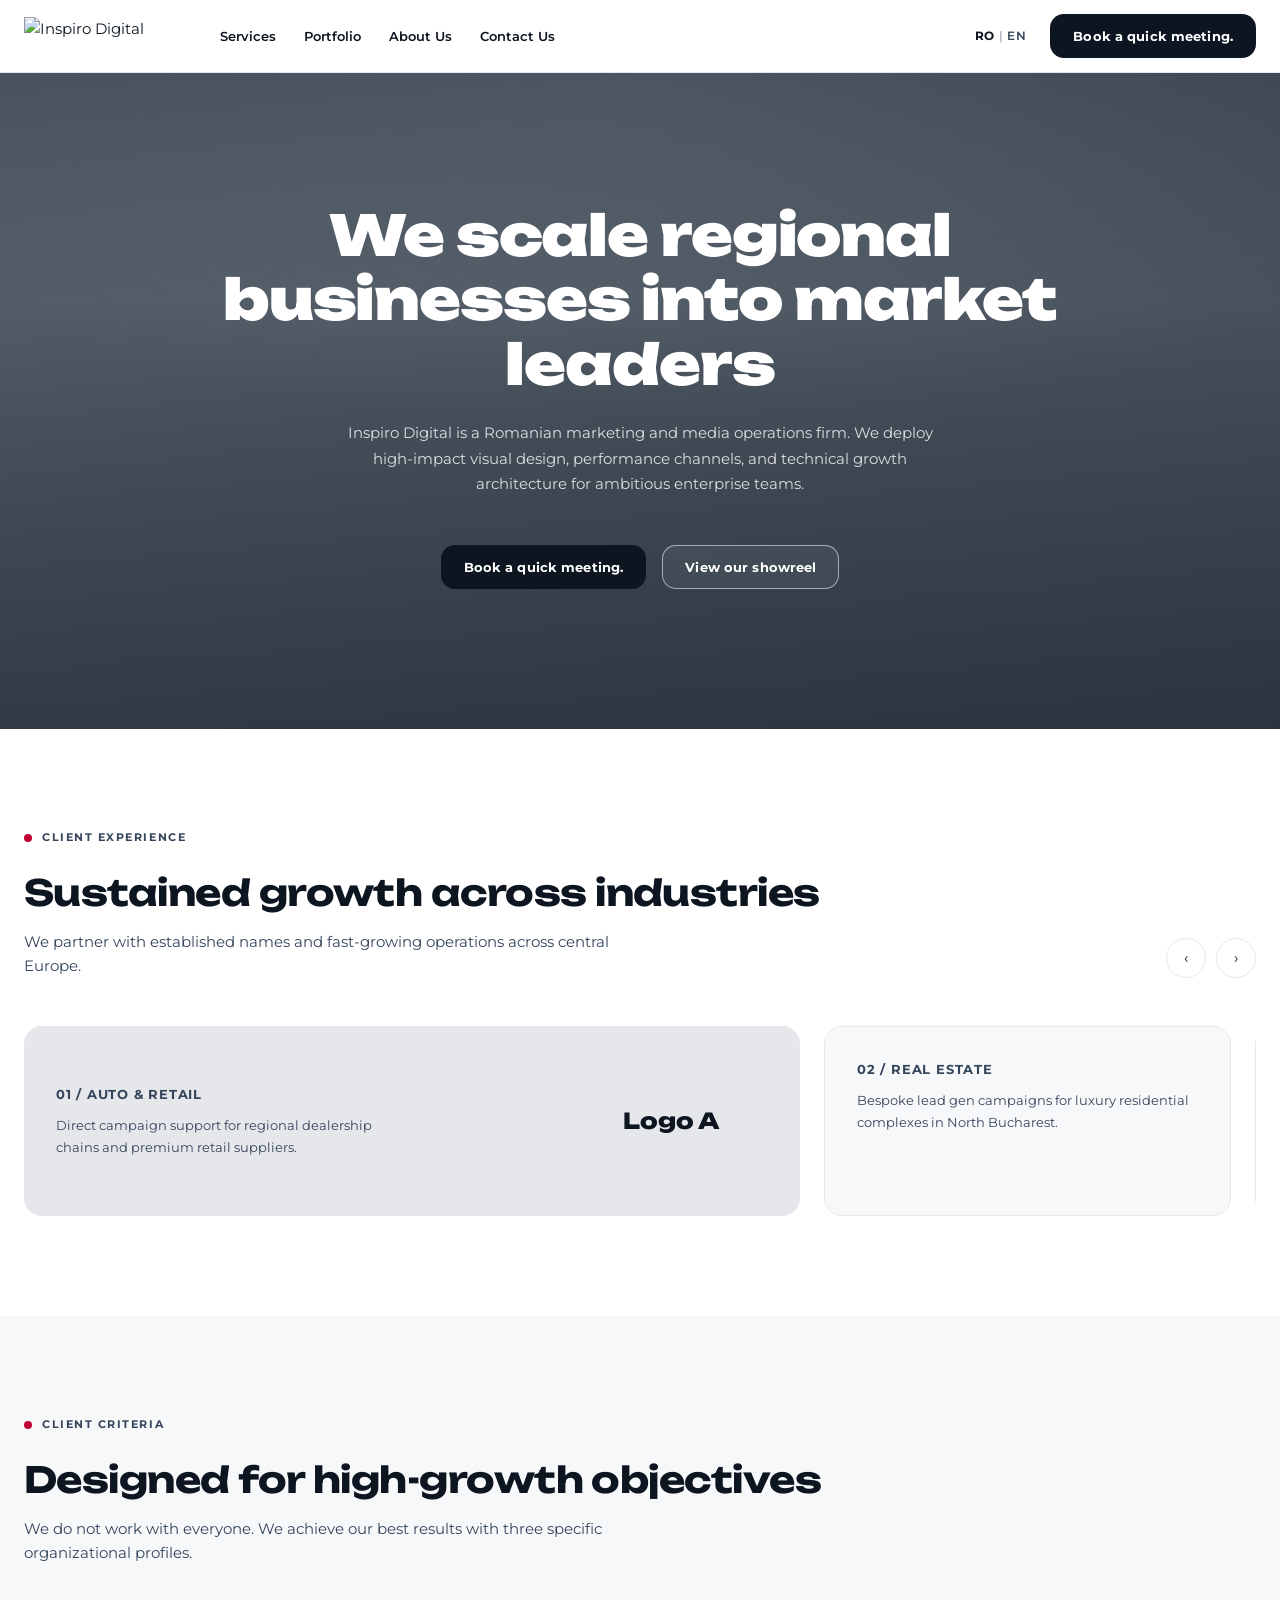
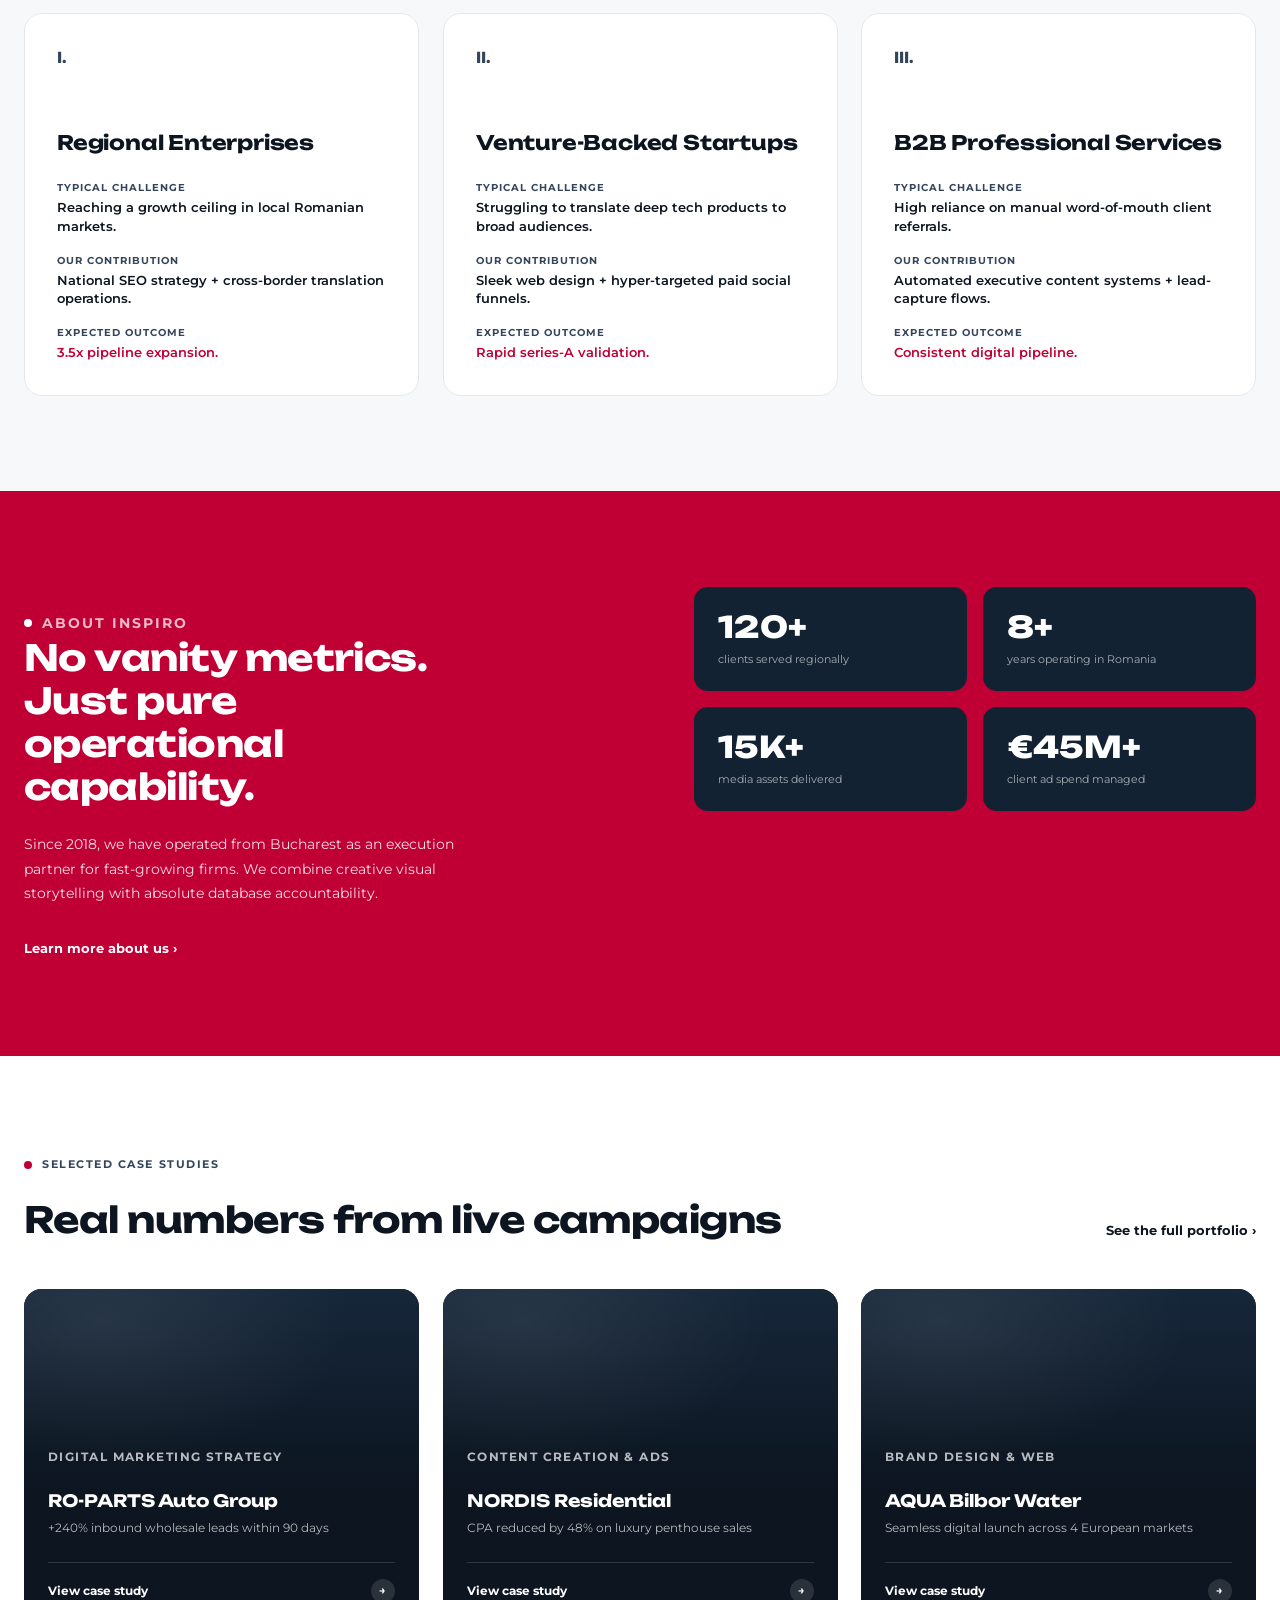
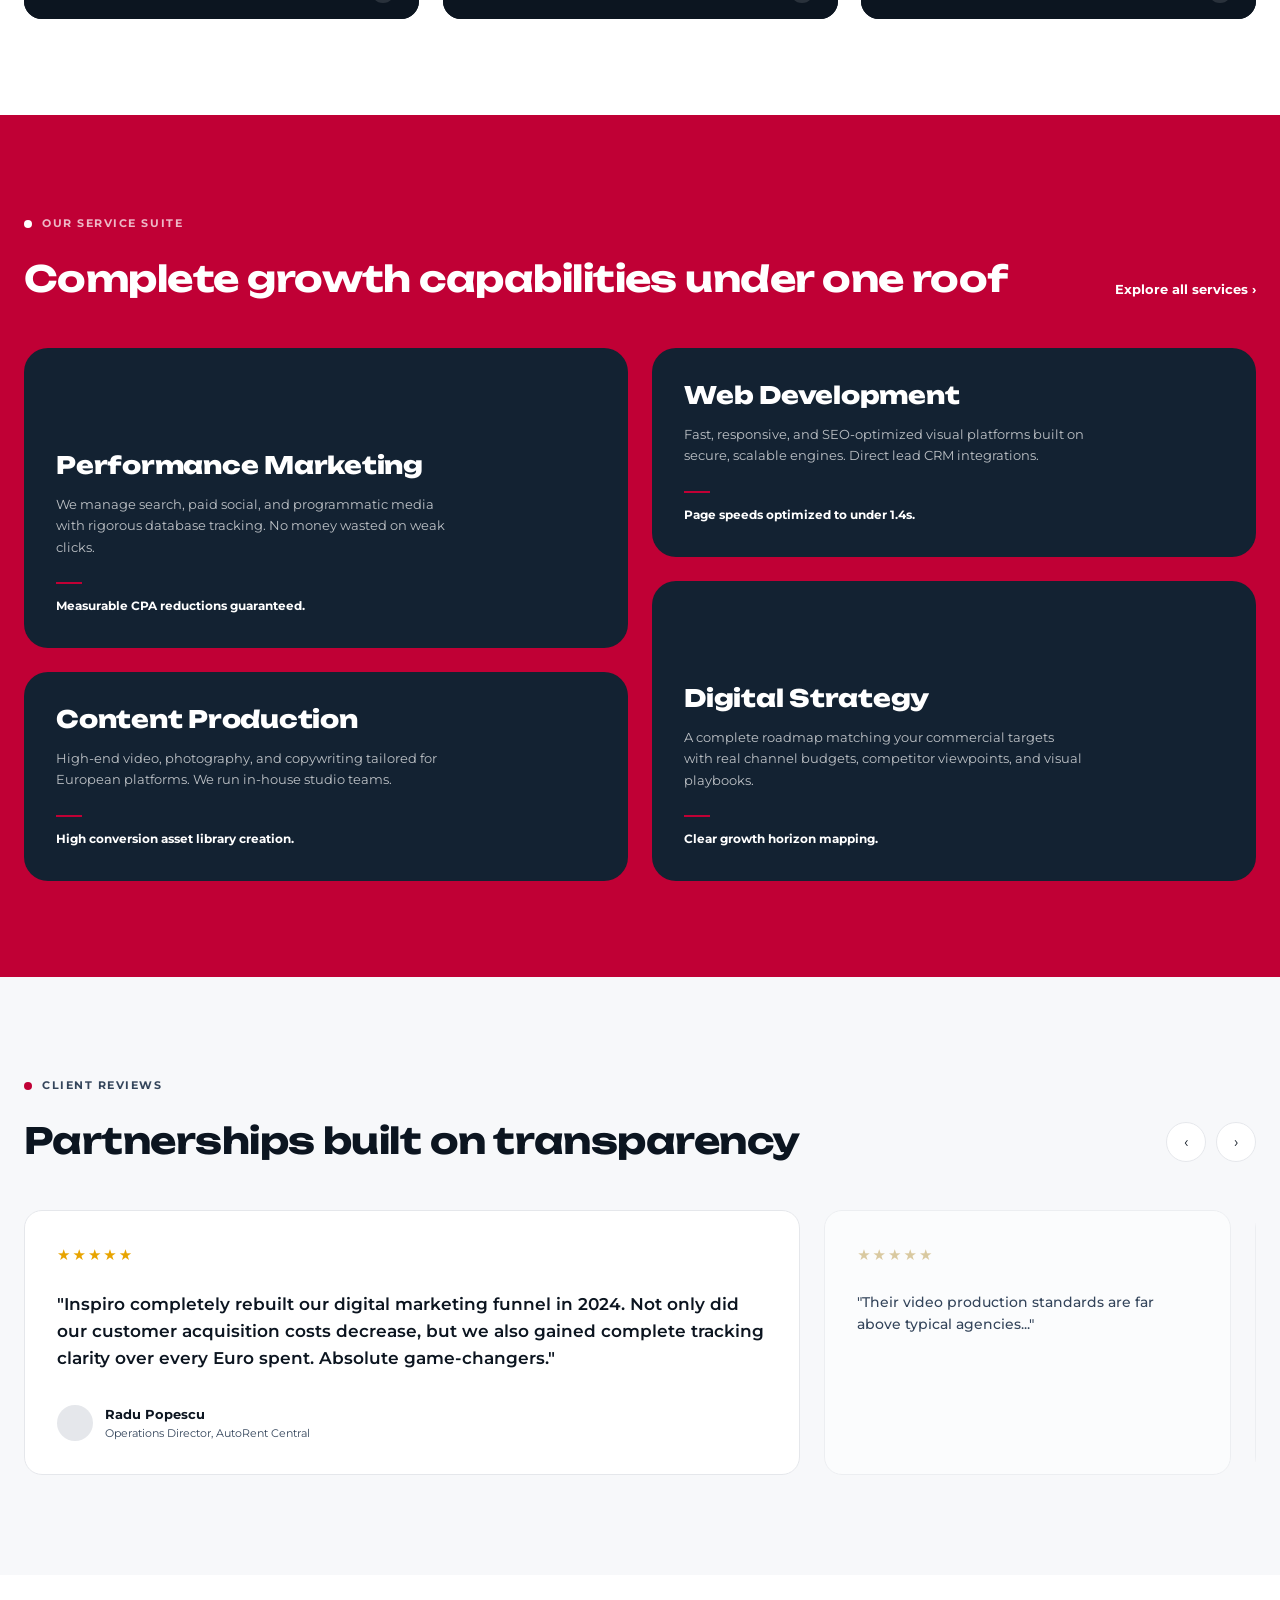
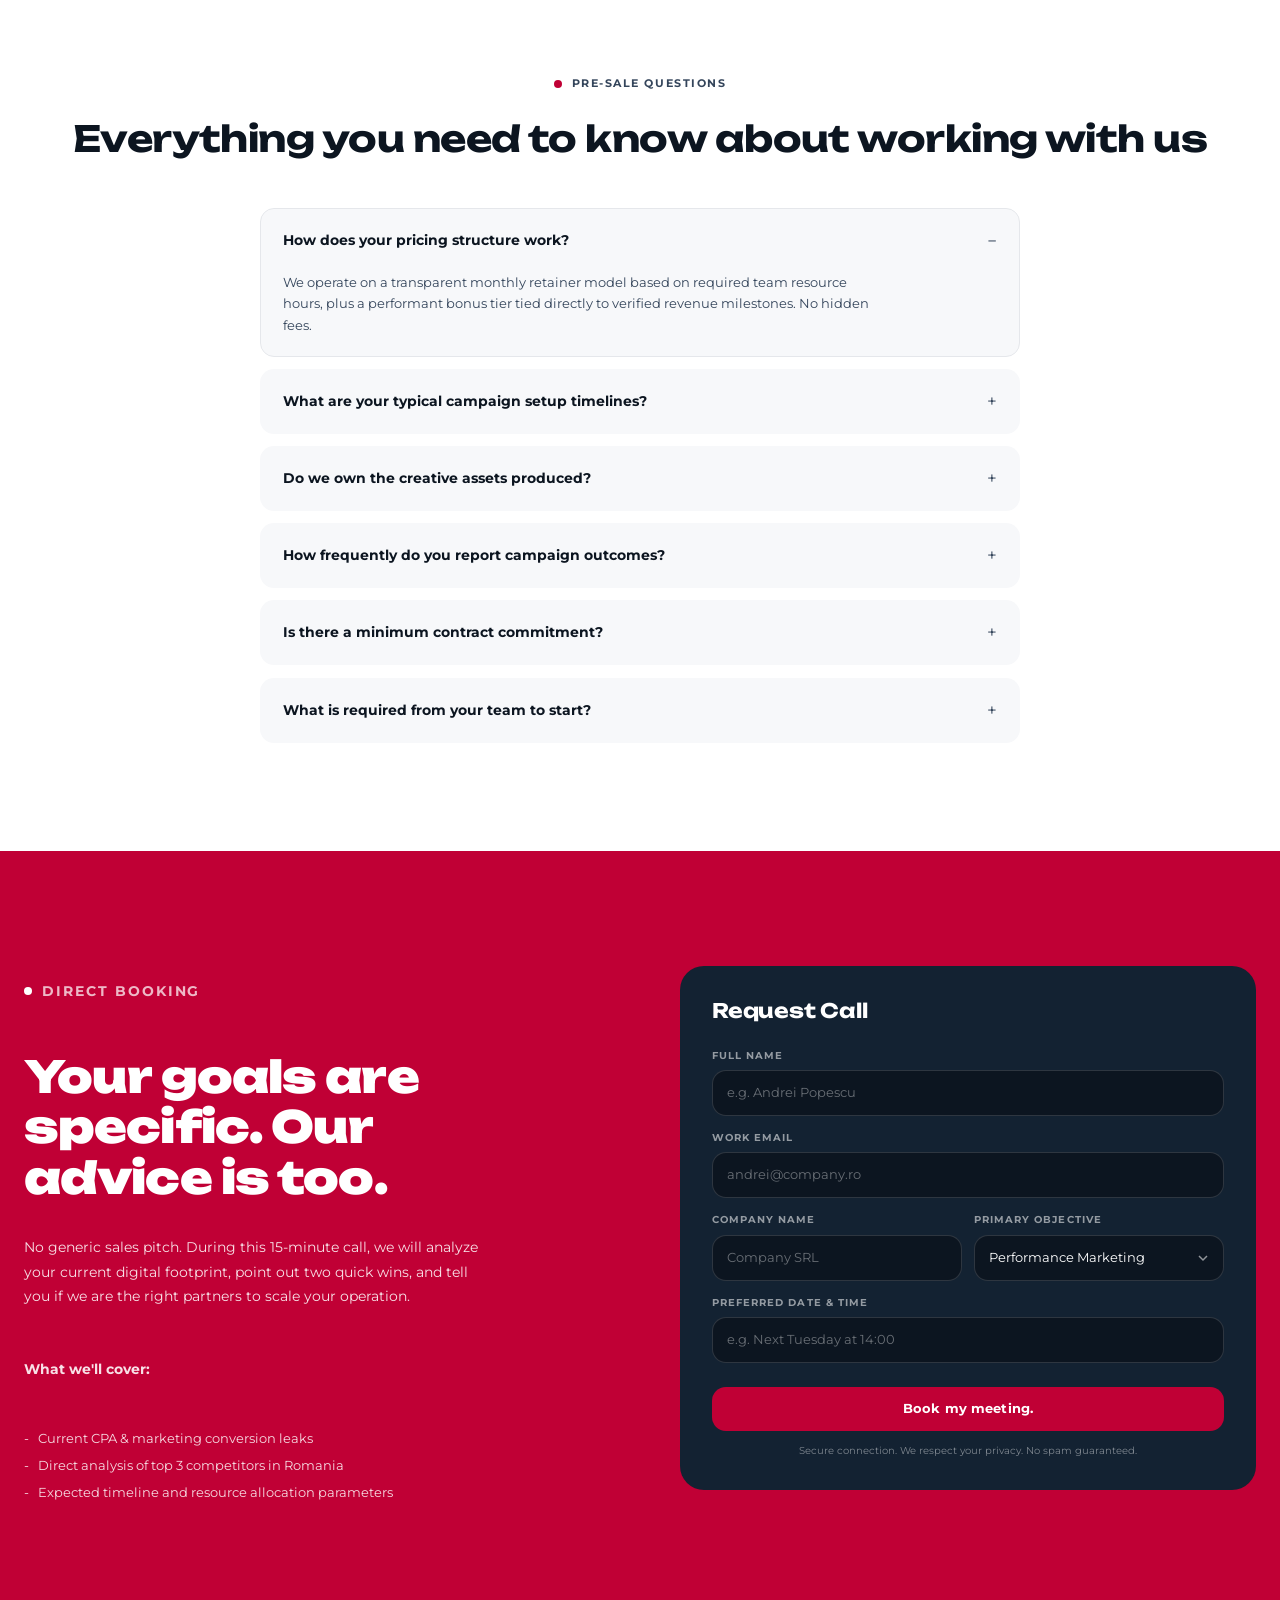
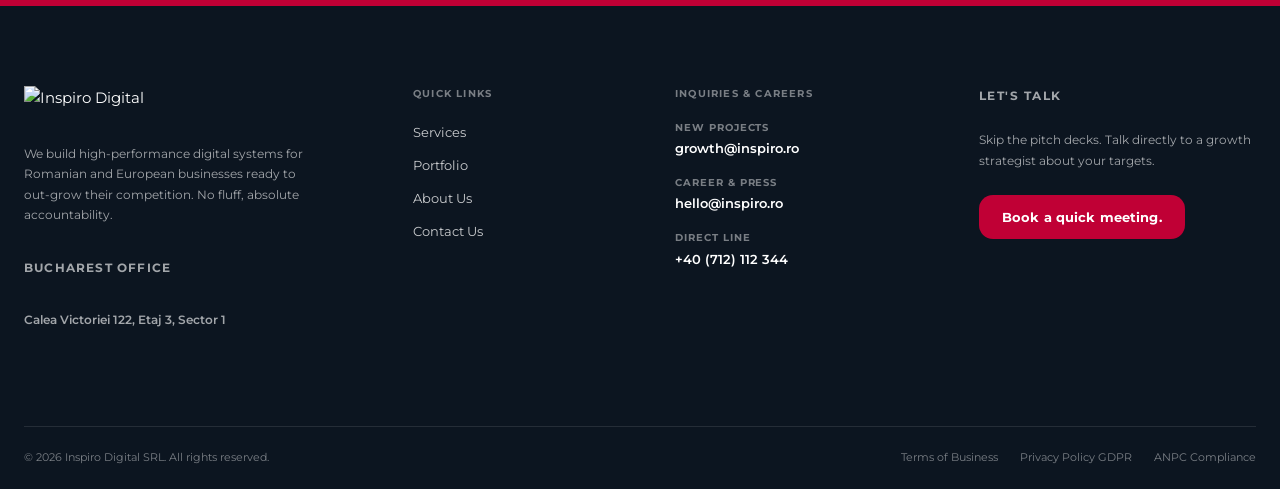
==== index.html @ 46783095 "Rename index(7).html to index.html" ====
<!DOCTYPE html>
<html lang="en">
<head>
<meta charset="UTF-8">
<meta name="viewport" content="width=device-width, initial-scale=1">
<title>Inspiro Digital — We scale regional businesses into market leaders</title>
<meta name="description" content="Inspiro Digital is a Romanian marketing and media operations firm. We deploy high-impact visual design, performance channels, and technical growth architecture for ambitious enterprise teams.">
<link rel="preconnect" href="https://fonts.googleapis.com">
<link rel="preconnect" href="https://fonts.gstatic.com" crossorigin>
<link href="https://fonts.googleapis.com/css2?family=Montserrat:wght@400;500;600;700&family=Unbounded:wght@400;500;600;700;800;900&display=swap" rel="stylesheet">
<style>
/* ============================================================
   INSPIRO DESIGN SYSTEM v1.0.4
   01 Colors · 02 Typography · 03 Spacing · 04 Radius · 05 Grid
   06 Buttons · 07 Forms · 08 Cards · 09 Nav · 10 Backgrounds
   11 Motion
   ============================================================ */

/* 01 / COLORS ------------------------------------------------ */
:root{
  --pure-white:#FFFFFF;
  --cool-light-grey:#F7F8FA;
  --border-grey:#E5E7EB;
  --dark-editorial:#0C1520;
  --deep-navy:#132232;
  --muted-slate:#34455B;
  --accent-red:#C00035;
  --accent-red-hover:#D9003C;

  /* 03 / 8PX SPACING GRID */
  --s1:8px; --s2:16px; --s3:24px; --s4:32px; --s6:48px;
  --s8:64px; --s10:80px; --s12:96px; --s15:120px;

  /* 04 / BORDER RADIUS SCALE */
  --r-s:14px; --r-m:18px; --r-l:24px; --r-xl:32px;

  /* 05 / GRID SYSTEM — Desktop 1440 · 12 col · 80px margins · 24px gutters */
  --container:1280px;
  --gutter:24px;
  --margin:80px;

  /* 11 / MOTION */
  --ease:cubic-bezier(0.25,1,0.5,1);
  --dur:200ms;
}

*,*::before,*::after{box-sizing:border-box;}
html{scroll-behavior:smooth;-webkit-text-size-adjust:100%;}
body{
  margin:0;
  background:var(--pure-white);
  color:var(--dark-editorial);
  font-family:'Montserrat',system-ui,-apple-system,sans-serif;
  font-size:15px;line-height:1.6;font-weight:400;
  -webkit-font-smoothing:antialiased;
}
img{max-width:100%;display:block;}
a{color:inherit;text-decoration:none;}
button,input,select,textarea{font:inherit;color:inherit;}

:focus-visible{outline:2px solid var(--accent-red);outline-offset:3px;border-radius:4px;}

/* 02 / TYPOGRAPHY SCALE -------------------------------------- */
.t-display{font-family:'Unbounded';font-size:56px;line-height:1.15;font-weight:900;letter-spacing:-0.02em;margin:0;}
.t-h1{font-family:'Unbounded';font-size:36px;line-height:1.2;font-weight:700;letter-spacing:-0.015em;margin:0;}
.t-h2{font-family:'Unbounded';font-size:24px;line-height:1.25;font-weight:800;letter-spacing:-0.01em;margin:0;}
.t-h3{font-family:'Unbounded';font-size:20px;line-height:1.3;font-weight:700;letter-spacing:-0.01em;margin:0;}
.t-body-l{font-size:18px;line-height:1.6;font-weight:500;margin:0;}
.t-body-m{font-size:15px;line-height:1.6;font-weight:400;margin:0;}
.t-label{font-size:13px;line-height:1.4;font-weight:700;margin:0;}
.t-caption{font-size:11px;line-height:1.3;font-weight:500;margin:0;}

/* 05 / LAYOUT ------------------------------------------------ */
.container{width:100%;max-width:var(--container);margin:0 auto;padding:0 var(--gutter);}
.section{padding:var(--s12) 0;}

/* 10 / SECTION BACKGROUNDS */
.bg-white{background:var(--pure-white);}
.bg-grey{background:var(--cool-light-grey);}
.bg-dark{background:var(--dark-editorial);color:var(--pure-white);}
.bg-red{background:var(--accent-red);color:var(--pure-white);}

/* SIGNATURE — INSPIRO RED DOT EYEBROW ------------------------ */
.eyebrow{
  display:inline-flex;align-items:center;gap:10px;
  font-size:11px;font-weight:700;letter-spacing:0.14em;text-transform:uppercase;
  color:var(--muted-slate);margin:0 0 var(--s3);
}
.eyebrow .dot{
  width:8px;height:8px;border-radius:50%;background:var(--accent-red);
  flex:none;transition:transform var(--dur) var(--ease),box-shadow var(--dur) var(--ease);
}
.eyebrow:hover .dot{transform:scale(1.6);box-shadow:0 0 0 4px rgba(192,0,53,.18);}
.bg-red .eyebrow,.bg-dark .eyebrow{color:rgba(255,255,255,.72);}
.bg-red .eyebrow .dot{background:var(--pure-white);}
.bg-dark .eyebrow .dot{background:var(--accent-red);}

.section-head{margin-bottom:var(--s6);}
.section-sub{color:var(--muted-slate);font-size:15px;margin:var(--s2) 0 0;max-width:640px;}
.head-row{display:flex;align-items:flex-end;justify-content:space-between;gap:var(--s4);}

/* 06 / ACTION BUTTONS ---------------------------------------- */
.btn{
  display:inline-flex;align-items:center;justify-content:center;
  height:44px;padding:0 22px;border-radius:var(--r-s);
  font-size:13px;font-weight:700;letter-spacing:0.01em;
  border:1px solid transparent;cursor:pointer;white-space:nowrap;
  transition:background var(--dur) var(--ease),color var(--dur) var(--ease),
             border-color var(--dur) var(--ease),transform var(--dur) var(--ease);
}
.btn:hover{transform:translateY(-1px);}
.btn-red{background:var(--accent-red);color:#fff;}
.btn-red:hover{background:var(--accent-red-hover);}
.btn-dark{background:var(--dark-editorial);color:#fff;}
.btn-dark:hover{background:var(--deep-navy);}
.btn-outline{background:transparent;color:var(--dark-editorial);border-color:var(--border-grey);}
.btn-outline:hover{background:var(--cool-light-grey);border-color:#c9ced6;}
.btn-outline-light{background:rgba(255,255,255,.06);color:#fff;border-color:rgba(255,255,255,.55);}
.btn-outline-light:hover{background:rgba(255,255,255,.14);}
.btn-block{width:100%;}

.text-link{
  display:inline-flex;align-items:center;gap:6px;
  font-size:13px;font-weight:700;
  transition:gap var(--dur) var(--ease),opacity var(--dur) var(--ease);
}
.text-link:hover{gap:11px;opacity:.75;}

/* 09 / NAVIGATION ASSETS ------------------------------------- */
.site-header{
  position:sticky;top:0;z-index:60;background:var(--pure-white);
  border-bottom:1px solid var(--border-grey);
}
.nav{display:flex;align-items:center;gap:var(--s4);height:72px;}
.brand{display:flex;align-items:center;flex:none;}
.brand img{height:38px;width:auto;}
.nav-links{display:flex;align-items:center;gap:28px;margin-left:44px;}
.nav-links a{font-size:13px;font-weight:600;color:var(--dark-editorial);position:relative;padding:6px 0;}
.nav-links a::after{
  content:"";position:absolute;left:0;bottom:0;height:2px;width:0;background:var(--accent-red);
  transition:width var(--dur) var(--ease);
}
.nav-links a:hover::after{width:100%;}
.nav-right{display:flex;align-items:center;gap:var(--s3);margin-left:auto;}
.lang{font-size:12px;font-weight:600;color:var(--muted-slate);letter-spacing:.04em;}
.lang b{color:var(--dark-editorial);font-weight:700;}
.lang span{opacity:.4;margin:0 4px;}
.nav-toggle{display:none;width:44px;height:44px;border:1px solid var(--border-grey);border-radius:var(--r-s);background:#fff;cursor:pointer;}
.nav-toggle i{display:block;width:18px;height:2px;background:var(--dark-editorial);margin:4px auto;}

/* HERO — 10.5 IMAGE / VIDEO LED ------------------------------ */
.hero{
  position:relative;overflow:hidden;color:#fff;text-align:center;
  padding:130px 0 140px;
  background:
    radial-gradient(120% 90% at 50% 0%,rgba(255,255,255,.10) 0%,rgba(255,255,255,0) 60%),
    linear-gradient(165deg,#5A6570 0%,#4A545F 45%,#3B444F 100%);
}
.hero::after{
  content:"";position:absolute;inset:0;pointer-events:none;
  background:
    linear-gradient(180deg,rgba(12,21,32,.28) 0%,rgba(12,21,32,0) 35%,rgba(12,21,32,.35) 100%);
}
.hero .container{position:relative;z-index:2;}
.hero h1{max-width:900px;margin:0 auto;}
.hero p{
  max-width:620px;margin:var(--s3) auto 0;color:rgba(255,255,255,.82);
  font-size:15px;line-height:1.7;
}
.hero-actions{display:flex;gap:var(--s2);justify-content:center;margin-top:var(--s6);flex-wrap:wrap;}

/* CAROUSEL --------------------------------------------------- */
.carousel-nav{display:flex;gap:10px;flex:none;}
.c-btn{
  width:40px;height:40px;border-radius:50%;border:1px solid var(--border-grey);
  background:#fff;color:var(--dark-editorial);display:flex;align-items:center;justify-content:center;
  cursor:pointer;font-size:15px;line-height:1;
  transition:background var(--dur) var(--ease),border-color var(--dur) var(--ease),color var(--dur) var(--ease);
}
.c-btn:hover{background:var(--accent-red);border-color:var(--accent-red);color:#fff;}
.track{
  display:flex;gap:var(--gutter);overflow-x:auto;scroll-snap-type:x mandatory;
  scroll-behavior:smooth;padding-bottom:4px;
  scrollbar-width:none;-ms-overflow-style:none;
}
.track::-webkit-scrollbar{display:none;}
.track>*{scroll-snap-align:start;}

/* 08 / CARD LIBRARY — INDUSTRY -------------------------------- */
.industry-card{
  flex:0 0 63%;min-height:190px;border-radius:var(--r-m);
  background:var(--border-grey);padding:var(--s4);
  display:flex;align-items:center;justify-content:space-between;gap:var(--s4);
  transition:transform var(--dur) var(--ease),box-shadow var(--dur) var(--ease);
}
.industry-card.alt{flex:0 0 33%;background:var(--cool-light-grey);border:1px solid var(--border-grey);align-items:flex-start;}
.industry-card:hover{transform:translateY(-4px);box-shadow:0 18px 40px -24px rgba(12,21,32,.45);}
.industry-card .i-label{font-size:13px;font-weight:700;letter-spacing:.06em;text-transform:uppercase;margin:0 0 10px;}
.industry-card p{font-size:13px;color:var(--muted-slate);margin:0;max-width:340px;line-height:1.65;}
.industry-card .logo-slot{
  font-family:'Unbounded';font-weight:800;font-size:22px;color:var(--dark-editorial);
  padding-right:var(--s6);flex:none;
}

/* 08 / CARD LIBRARY — CRITERIA -------------------------------- */
.criteria-grid{display:grid;grid-template-columns:repeat(3,1fr);gap:var(--gutter);}
.criteria-card{
  background:var(--pure-white);border:1px solid var(--border-grey);border-radius:var(--r-m);
  padding:var(--s4);position:relative;overflow:hidden;
  transition:transform var(--dur) var(--ease),box-shadow var(--dur) var(--ease),border-color var(--dur) var(--ease);
}
.criteria-card::before{
  content:"";position:absolute;left:0;top:0;height:3px;width:0;background:var(--accent-red);
  transition:width 320ms var(--ease);
}
.criteria-card:hover{transform:translateY(-4px);box-shadow:0 20px 44px -26px rgba(12,21,32,.4);border-color:#d8dce2;}
.criteria-card:hover::before{width:100%;}
.criteria-num{font-family:'Unbounded';font-weight:700;font-size:15px;color:var(--muted-slate);margin:0 0 60px;}
.criteria-card h3{margin:0 0 var(--s3);}
.criteria-row{margin-top:var(--s2);}
.criteria-row .k{
  font-size:10px;font-weight:700;letter-spacing:.1em;text-transform:uppercase;
  color:var(--muted-slate);margin:0 0 3px;
}
.criteria-row .v{font-size:12.5px;font-weight:600;color:var(--dark-editorial);margin:0;line-height:1.5;}
.criteria-row:last-child .v{color:var(--accent-red);}

/* ABOUT / STATS ---------------------------------------------- */
.about-grid{display:grid;grid-template-columns:1.05fr 1fr;gap:var(--s10);align-items:start;}
.about-copy h2{max-width:460px;}
.about-copy p{margin:var(--s3) 0 0;font-size:14px;line-height:1.75;color:rgba(255,255,255,.86);max-width:470px;}
.about-copy .text-link{margin-top:var(--s4);color:#fff;}
.stat-grid{display:grid;grid-template-columns:1fr 1fr;gap:var(--s2);}
.stat-card{
  background:var(--deep-navy);border-radius:var(--r-s);padding:22px 24px;min-height:104px;
  display:flex;flex-direction:column;justify-content:center;
  transition:transform var(--dur) var(--ease);
}
.stat-card:hover{transform:translateY(-4px);}
.stat-card .n{font-family:'Unbounded';font-weight:800;font-size:30px;line-height:1.1;color:#fff;margin:0;}
.stat-card .l{font-size:11px;color:rgba(255,255,255,.62);margin:8px 0 0;}

/* CASE STUDIES ------------------------------------------------ */
.case-grid{display:grid;grid-template-columns:repeat(3,1fr);gap:var(--gutter);}
.case-card{
  position:relative;border-radius:var(--r-m);overflow:hidden;min-height:330px;
  background:var(--dark-editorial);
  display:flex;flex-direction:column;justify-content:flex-end;
  padding:var(--s3) var(--s3) 0;color:#fff;
  transition:transform var(--dur) var(--ease),box-shadow var(--dur) var(--ease);
}
.case-card::before{
  content:"";position:absolute;inset:0;
  background:
    radial-gradient(90% 60% at 20% 10%,rgba(255,255,255,.08),rgba(255,255,255,0) 70%),
    linear-gradient(180deg,#16273a 0%,#0C1520 62%);
  transform:scale(1);transition:transform 500ms var(--ease);
}
.case-card:hover::before{transform:scale(1.02);}
.case-card:hover{transform:translateY(-4px);box-shadow:0 26px 50px -28px rgba(12,21,32,.6);}
.case-card>*{position:relative;z-index:2;}
.case-kicker{font-size:9.5px;font-weight:700;letter-spacing:.12em;text-transform:uppercase;color:rgba(255,255,255,.6);margin:0 0 8px;}
.case-card h3{font-family:'Unbounded';font-size:17px;font-weight:700;margin:0 0 8px;line-height:1.25;}
.case-card p{font-size:12px;color:rgba(255,255,255,.7);margin:0 0 var(--s3);line-height:1.55;}
.case-foot{
  border-top:1px solid rgba(255,255,255,.14);
  display:flex;align-items:center;justify-content:space-between;
  padding:16px 0;font-size:12px;font-weight:700;
}
.case-foot .arrow{
  width:24px;height:24px;border-radius:50%;background:rgba(255,255,255,.12);
  display:flex;align-items:center;justify-content:center;font-size:11px;
  transition:background var(--dur) var(--ease),transform var(--dur) var(--ease);
}
.case-card:hover .arrow{background:var(--accent-red);transform:translateX(3px);}

/* SERVICE SUITE ----------------------------------------------- */
.service-grid{display:grid;grid-template-columns:1fr 1fr;gap:var(--gutter);}
.service-col{display:flex;flex-direction:column;gap:var(--gutter);}
.service-card{
  background:var(--deep-navy);border-radius:var(--r-l);padding:var(--s4);
  display:flex;flex-direction:column;justify-content:flex-end;color:#fff;
  transition:transform var(--dur) var(--ease),box-shadow var(--dur) var(--ease);
}
.service-card:hover{transform:translateY(-4px);box-shadow:0 26px 54px -30px rgba(0,0,0,.65);}
.service-card.tall{min-height:300px;flex:1.35;}
.service-card.short{min-height:200px;flex:1;justify-content:flex-start;}
.service-card h3{margin:0 0 14px;}
.service-card p{font-size:13px;color:rgba(255,255,255,.72);margin:0 0 var(--s3);line-height:1.65;max-width:400px;}
.service-card .note{font-size:12px;font-weight:700;color:#fff;margin:0;}
.service-card .note::before{content:"";display:block;width:26px;height:2px;background:var(--accent-red);margin-bottom:12px;}

/* REVIEWS ----------------------------------------------------- */
.review-card{
  flex:0 0 63%;background:var(--pure-white);border:1px solid var(--border-grey);
  border-radius:var(--r-m);padding:var(--s4);
  transition:transform var(--dur) var(--ease),box-shadow var(--dur) var(--ease);
}
.review-card:hover{transform:translateY(-4px);box-shadow:0 20px 44px -26px rgba(12,21,32,.35);}
.review-card.faded{flex:0 0 33%;background:rgba(255,255,255,.55);border-color:#eceef1;}
.stars{color:#E8A400;font-size:15px;letter-spacing:2px;margin:0 0 var(--s3);}
.review-card.faded .stars{color:#d9c9a0;}
.review-card q{
  display:block;quotes:none;font-size:17px;font-weight:600;line-height:1.6;
  color:var(--dark-editorial);margin:0 0 var(--s4);
}
.review-card.faded q{font-size:14px;color:var(--muted-slate);font-weight:500;margin-bottom:0;}
.reviewer{display:flex;align-items:center;gap:12px;}
.reviewer .av{width:36px;height:36px;border-radius:50%;background:var(--border-grey);flex:none;}
.reviewer .nm{font-size:12.5px;font-weight:700;margin:0;}
.reviewer .rl{font-size:11px;color:var(--muted-slate);margin:0;}

/* FAQ ---------------------------------------------------------- */
.faq-wrap{max-width:760px;margin:0 auto;}
.faq-item{
  background:var(--cool-light-grey);border:1px solid transparent;border-radius:var(--r-s);
  margin-bottom:12px;overflow:hidden;transition:background var(--dur) var(--ease),border-color var(--dur) var(--ease);
}
.faq-item:hover{border-color:var(--border-grey);}
.faq-q{
  width:100%;background:none;border:0;cursor:pointer;text-align:left;
  display:flex;align-items:center;justify-content:space-between;gap:var(--s3);
  padding:18px 22px;font-size:13.5px;font-weight:700;color:var(--dark-editorial);
}
.faq-q .sign{font-size:17px;font-weight:400;color:var(--muted-slate);flex:none;transition:transform var(--dur) var(--ease);}
.faq-a{max-height:0;overflow:hidden;transition:max-height 320ms var(--ease);}
.faq-a p{padding:0 22px 20px;margin:0;font-size:12.5px;line-height:1.7;color:var(--muted-slate);max-width:640px;}
.faq-item.open{background:var(--cool-light-grey);border-color:var(--border-grey);}
.faq-item.open .sign{transform:rotate(180deg);}

/* DIRECT BOOKING ---------------------------------------------- */
.booking-grid{display:grid;grid-template-columns:1fr 1fr;gap:var(--s10);align-items:center;}
.booking-copy h2{max-width:420px;}
.booking-copy>p{margin:var(--s4) 0 var(--s6);font-size:14px;line-height:1.75;color:rgba(255,255,255,.88);max-width:470px;}
.cover-title{font-size:13px;font-weight:700;margin:0 0 12px;}
.cover-list{list-style:none;padding:0;margin:0;}
.cover-list li{font-size:12.5px;color:rgba(255,255,255,.85);margin-bottom:7px;padding-left:14px;position:relative;}
.cover-list li::before{content:"-";position:absolute;left:0;top:0;}

/* 07 / FORM ELEMENTS ------------------------------------------ */
.form-card{background:var(--deep-navy);border-radius:var(--r-l);padding:var(--s4);}
.form-card h3{margin:0 0 var(--s3);color:#fff;}
.field{margin-bottom:14px;}
.field label{
  display:block;font-size:9.5px;font-weight:700;letter-spacing:.11em;text-transform:uppercase;
  color:rgba(255,255,255,.55);margin-bottom:7px;
}
.input,.select,.textarea{
  width:100%;background:var(--dark-editorial);border:1px solid rgba(255,255,255,.14);
  border-radius:var(--r-s);padding:12px 14px;font-size:12.5px;color:#fff;
  transition:border-color var(--dur) var(--ease),box-shadow var(--dur) var(--ease);
}
.input::placeholder,.textarea::placeholder{color:rgba(255,255,255,.38);}
.input:focus,.select:focus,.textarea:focus{
  outline:none;border-color:var(--accent-red);box-shadow:0 0 0 3px rgba(192,0,53,.22);
}
.select{appearance:none;
  background-image:url("data:image/svg+xml;utf8,<svg xmlns='http://www.w3.org/2000/svg' width='12' height='12' viewBox='0 0 12 12'><path d='M2 4l4 4 4-4' fill='none' stroke='%23ffffff' stroke-opacity='.55' stroke-width='1.5'/></svg>");
  background-repeat:no-repeat;background-position:right 14px center;padding-right:34px;}
.field-row{display:grid;grid-template-columns:1fr 1fr;gap:12px;}
.form-note{font-size:9.5px;color:rgba(255,255,255,.45);text-align:center;margin:12px 0 0;}
.form-card .btn{margin-top:10px;}

/* FOOTER ------------------------------------------------------- */
.site-footer{background:var(--dark-editorial);color:#fff;padding:var(--s10) 0 0;}
.footer-grid{display:grid;grid-template-columns:1.6fr 1fr 1.2fr 1.3fr;gap:var(--s6);}
.footer-brand img{height:34px;width:auto;margin-bottom:var(--s3);}
.footer-brand p{font-size:12px;line-height:1.7;color:rgba(255,255,255,.62);margin:0 0 var(--s4);max-width:300px;}
.f-office{font-size:10px;font-weight:700;letter-spacing:.1em;text-transform:uppercase;color:rgba(255,255,255,.45);margin:0 0 5px;}
.f-office-v{font-size:12px;font-weight:600;color:#fff;margin:0;}
.f-title{font-size:10px;font-weight:700;letter-spacing:.12em;text-transform:uppercase;color:rgba(255,255,255,.45);margin:0 0 18px;}
.f-list{list-style:none;padding:0;margin:0;}
.f-list li{margin-bottom:9px;}
.f-list a{font-size:12.5px;color:rgba(255,255,255,.78);transition:color var(--dur) var(--ease);}
.f-list a:hover{color:var(--accent-red);}
.f-block{margin-bottom:16px;}
.f-block .k{font-size:9.5px;font-weight:700;letter-spacing:.1em;text-transform:uppercase;color:rgba(255,255,255,.45);margin:0 0 4px;}
.f-block .v{font-size:12.5px;font-weight:600;color:#fff;margin:0;}
.f-cta p{font-size:12px;line-height:1.7;color:rgba(255,255,255,.62);margin:0 0 var(--s3);}
.footer-bottom{
  margin-top:var(--s8);border-top:1px solid rgba(255,255,255,.1);
  padding:22px 0;display:flex;align-items:center;justify-content:space-between;gap:var(--s3);flex-wrap:wrap;
}
.footer-bottom p{font-size:11px;color:rgba(255,255,255,.45);margin:0;}
.legal{display:flex;gap:22px;}
.legal a{font-size:11px;color:rgba(255,255,255,.45);transition:color var(--dur) var(--ease);}
.legal a:hover{color:#fff;}

/* 11 / SCROLL REVEAL MOTION ------------------------------------ */
.reveal{
  opacity:0;transform:translateY(28px);
  transition:opacity 700ms var(--ease),transform 700ms var(--ease);
  transition-delay:var(--d,0ms);will-change:opacity,transform;
}
.reveal.is-visible{opacity:1;transform:none;}

@media (prefers-reduced-motion:reduce){
  html{scroll-behavior:auto;}
  .reveal{opacity:1;transform:none;transition:none;}
  *{animation-duration:.001ms!important;transition-duration:.001ms!important;}
}

/* ============================================================
   05 / MOBILE SPEC (390px) — fluid stack · 20px outer margins
   ============================================================ */
@media (max-width:1080px){
  .about-grid,.booking-grid{grid-template-columns:1fr;gap:var(--s6);}
  .criteria-grid,.case-grid{grid-template-columns:1fr 1fr;}
  .footer-grid{grid-template-columns:1fr 1fr;gap:var(--s6);}
  .nav-links{display:none;}
  .nav-toggle{display:block;}
  .industry-card{flex:0 0 82%;}
  .industry-card.alt{flex:0 0 60%;}
  .review-card{flex:0 0 82%;}
  .review-card.faded{flex:0 0 60%;}
}
@media (max-width:720px){
  :root{--gutter:20px;}
  .t-display{font-size:32px;}
  .t-h1{font-size:26px;}
  .t-h2{font-size:20px;}
  .t-h3{font-size:18px;}
  .section{padding:var(--s8) 0;}
  .hero{padding:80px 0 88px;}
  .criteria-grid,.case-grid,.service-grid,.stat-grid,.footer-grid,.field-row{grid-template-columns:1fr;}
  .service-card.tall,.service-card.short{min-height:0;}
  .head-row{flex-direction:column;align-items:flex-start;gap:var(--s3);}
  .industry-card{flex:0 0 90%;flex-direction:column;align-items:flex-start;justify-content:flex-start;}
  .industry-card .logo-slot{padding:0;}
  .review-card,.review-card.faded{flex:0 0 90%;}
  .hero-actions .btn{flex:1 1 auto;}
  .criteria-num{margin-bottom:var(--s4);}
}
</style>
</head>
<body>

<!-- ============ 09 / GLOBAL HEADER ============ -->
<header class="site-header">
  <div class="container">
    <nav class="nav">
      <a class="brand" href="#top" aria-label="Inspiro Digital home">
        <img src="Inspiro-logo-dark.png" alt="Inspiro Digital">
      </a>
      <div class="nav-links">
        <a href="#services">Services</a>
        <a href="#portfolio">Portfolio</a>
        <a href="#about">About Us</a>
        <a href="#contact">Contact Us</a>
      </div>
      <div class="nav-right">
        <div class="lang"><b>RO</b><span>|</span>EN</div>
        <a href="#contact" class="btn btn-dark">Book a quick meeting.</a>
        <button class="nav-toggle" aria-label="Open menu"><i></i><i></i><i></i></button>
      </div>
    </nav>
  </div>
</header>

<!-- ============ HERO — 10.5 IMAGE / VIDEO LED ============ -->
<section class="hero" id="top">
  <div class="container">
    <h1 class="t-display reveal">We scale regional businesses into market leaders</h1>
    <p class="reveal" style="--d:120ms">Inspiro Digital is a Romanian marketing and media operations firm. We deploy high-impact visual design, performance channels, and technical growth architecture for ambitious enterprise teams.</p>
    <div class="hero-actions reveal" style="--d:240ms">
      <a href="#contact" class="btn btn-dark">Book a quick meeting.</a>
      <a href="#portfolio" class="btn btn-outline-light">View our showreel</a>
    </div>
  </div>
</section>

<!-- ============ CLIENT EXPERIENCE ============ -->
<section class="section bg-white">
  <div class="container">
    <div class="head-row section-head reveal">
      <div>
        <p class="eyebrow"><span class="dot"></span>Client experience</p>
        <h2 class="t-h1">Sustained growth across industries</h2>
        <p class="section-sub">We partner with established names and fast-growing operations across central Europe.</p>
      </div>
      <div class="carousel-nav">
        <button class="c-btn" data-scroll="prev" data-target="industry-track" aria-label="Previous industries">&#8249;</button>
        <button class="c-btn" data-scroll="next" data-target="industry-track" aria-label="Next industries">&#8250;</button>
      </div>
    </div>

    <div class="track reveal" id="industry-track" style="--d:100ms">
      <article class="industry-card">
        <div>
          <p class="i-label">01 / Auto &amp; Retail</p>
          <p>Direct campaign support for regional dealership chains and premium retail suppliers.</p>
        </div>
        <div class="logo-slot">Logo A</div>
      </article>
      <article class="industry-card alt">
        <div>
          <p class="i-label">02 / Real Estate</p>
          <p>Bespoke lead gen campaigns for luxury residential complexes in North Bucharest.</p>
        </div>
      </article>
      <article class="industry-card alt">
        <div>
          <p class="i-label">03 / Manufacturing</p>
          <p>Export-ready technical content and distributor acquisition across four markets.</p>
        </div>
      </article>
      <article class="industry-card alt">
        <div>
          <p class="i-label">04 / Professional Services</p>
          <p>Executive positioning systems for legal, financial, and consulting partnerships.</p>
        </div>
      </article>
    </div>
  </div>
</section>

<!-- ============ CLIENT CRITERIA ============ -->
<section class="section bg-grey" id="about">
  <div class="container">
    <div class="section-head reveal">
      <p class="eyebrow"><span class="dot"></span>Client criteria</p>
      <h2 class="t-h1">Designed for high-growth objectives</h2>
      <p class="section-sub">We do not work with everyone. We achieve our best results with three specific organizational profiles.</p>
    </div>

    <div class="criteria-grid">
      <article class="criteria-card reveal">
        <p class="criteria-num">I.</p>
        <h3 class="t-h3">Regional Enterprises</h3>
        <div class="criteria-row"><p class="k">Typical Challenge</p><p class="v">Reaching a growth ceiling in local Romanian markets.</p></div>
        <div class="criteria-row"><p class="k">Our Contribution</p><p class="v">National SEO strategy + cross-border translation operations.</p></div>
        <div class="criteria-row"><p class="k">Expected Outcome</p><p class="v">3.5x pipeline expansion.</p></div>
      </article>

      <article class="criteria-card reveal" style="--d:100ms">
        <p class="criteria-num">II.</p>
        <h3 class="t-h3">Venture-Backed Startups</h3>
        <div class="criteria-row"><p class="k">Typical Challenge</p><p class="v">Struggling to translate deep tech products to broad audiences.</p></div>
        <div class="criteria-row"><p class="k">Our Contribution</p><p class="v">Sleek web design + hyper-targeted paid social funnels.</p></div>
        <div class="criteria-row"><p class="k">Expected Outcome</p><p class="v">Rapid series-A validation.</p></div>
      </article>

      <article class="criteria-card reveal" style="--d:200ms">
        <p class="criteria-num">III.</p>
        <h3 class="t-h3">B2B Professional Services</h3>
        <div class="criteria-row"><p class="k">Typical Challenge</p><p class="v">High reliance on manual word-of-mouth client referrals.</p></div>
        <div class="criteria-row"><p class="k">Our Contribution</p><p class="v">Automated executive content systems + lead-capture flows.</p></div>
        <div class="criteria-row"><p class="k">Expected Outcome</p><p class="v">Consistent digital pipeline.</p></div>
      </article>
    </div>
  </div>
</section>

<!-- ============ ABOUT INSPIRO ============ -->
<section class="section bg-red">
  <div class="container">
    <div class="about-grid">
      <div class="about-copy reveal">
        <p class="eyebrow"><span class="dot"></span>About Inspiro</p>
        <h2 class="t-h1">No vanity metrics. Just pure operational capability.</h2>
        <p>Since 2018, we have operated from Bucharest as an execution partner for fast-growing firms. We combine creative visual storytelling with absolute database accountability.</p>
        <a href="#about" class="text-link">Learn more about us &#8250;</a>
      </div>

      <div class="stat-grid">
        <div class="stat-card reveal"><p class="n">120+</p><p class="l">clients served regionally</p></div>
        <div class="stat-card reveal" style="--d:80ms"><p class="n">8+</p><p class="l">years operating in Romania</p></div>
        <div class="stat-card reveal" style="--d:160ms"><p class="n">15K+</p><p class="l">media assets delivered</p></div>
        <div class="stat-card reveal" style="--d:240ms"><p class="n">&euro;45M+</p><p class="l">client ad spend managed</p></div>
      </div>
    </div>
  </div>
</section>

<!-- ============ SELECTED CASE STUDIES ============ -->
<section class="section bg-white" id="portfolio">
  <div class="container">
    <div class="head-row section-head reveal">
      <div>
        <p class="eyebrow"><span class="dot"></span>Selected case studies</p>
        <h2 class="t-h1">Real numbers from live campaigns</h2>
      </div>
      <a href="#portfolio" class="text-link">See the full portfolio &#8250;</a>
    </div>

    <div class="case-grid">
      <a href="#portfolio" class="case-card reveal">
        <p class="case-kicker">Digital Marketing Strategy</p>
        <h3>RO-PARTS Auto Group</h3>
        <p>+240% inbound wholesale leads within 90 days</p>
        <div class="case-foot"><span>View case study</span><span class="arrow">&#8594;</span></div>
      </a>
      <a href="#portfolio" class="case-card reveal" style="--d:100ms">
        <p class="case-kicker">Content Creation &amp; Ads</p>
        <h3>NORDIS Residential</h3>
        <p>CPA reduced by 48% on luxury penthouse sales</p>
        <div class="case-foot"><span>View case study</span><span class="arrow">&#8594;</span></div>
      </a>
      <a href="#portfolio" class="case-card reveal" style="--d:200ms">
        <p class="case-kicker">Brand Design &amp; Web</p>
        <h3>AQUA Bilbor Water</h3>
        <p>Seamless digital launch across 4 European markets</p>
        <div class="case-foot"><span>View case study</span><span class="arrow">&#8594;</span></div>
      </a>
    </div>
  </div>
</section>

<!-- ============ OUR SERVICE SUITE ============ -->
<section class="section bg-red" id="services">
  <div class="container">
    <div class="head-row section-head reveal">
      <div>
        <p class="eyebrow"><span class="dot"></span>Our service suite</p>
        <h2 class="t-h1">Complete growth capabilities under one roof</h2>
      </div>
      <a href="#services" class="text-link">Explore all services &#8250;</a>
    </div>

    <div class="service-grid">
      <div class="service-col">
        <article class="service-card tall reveal">
          <h3 class="t-h2">Performance Marketing</h3>
          <p>We manage search, paid social, and programmatic media with rigorous database tracking. No money wasted on weak clicks.</p>
          <p class="note">Measurable CPA reductions guaranteed.</p>
        </article>

        <article class="service-card short reveal" style="--d:200ms">
          <h3 class="t-h2">Content Production</h3>
          <p>High-end video, photography, and copywriting tailored for European platforms. We run in-house studio teams.</p>
          <p class="note">High conversion asset library creation.</p>
        </article>
      </div>

      <div class="service-col">
        <article class="service-card short reveal" style="--d:100ms">
          <h3 class="t-h2">Web Development</h3>
          <p>Fast, responsive, and SEO-optimized visual platforms built on secure, scalable engines. Direct lead CRM integrations.</p>
          <p class="note">Page speeds optimized to under 1.4s.</p>
        </article>

        <article class="service-card tall reveal" style="--d:300ms">
          <h3 class="t-h2">Digital Strategy</h3>
          <p>A complete roadmap matching your commercial targets with real channel budgets, competitor viewpoints, and visual playbooks.</p>
          <p class="note">Clear growth horizon mapping.</p>
        </article>
      </div>
    </div>
  </div>
</section>

<!-- ============ CLIENT REVIEWS ============ -->
<section class="section bg-grey">
  <div class="container">
    <div class="head-row section-head reveal">
      <div>
        <p class="eyebrow"><span class="dot"></span>Client reviews</p>
        <h2 class="t-h1">Partnerships built on transparency</h2>
      </div>
      <div class="carousel-nav">
        <button class="c-btn" data-scroll="prev" data-target="review-track" aria-label="Previous reviews">&#8249;</button>
        <button class="c-btn" data-scroll="next" data-target="review-track" aria-label="Next reviews">&#8250;</button>
      </div>
    </div>

    <div class="track reveal" id="review-track" style="--d:100ms">
      <article class="review-card">
        <p class="stars">&#9733;&#9733;&#9733;&#9733;&#9733;</p>
        <q>"Inspiro completely rebuilt our digital marketing funnel in 2024. Not only did our customer acquisition costs decrease, but we also gained complete tracking clarity over every Euro spent. Absolute game-changers."</q>
        <div class="reviewer">
          <div class="av"></div>
          <div>
            <p class="nm">Radu Popescu</p>
            <p class="rl">Operations Director, AutoRent Central</p>
          </div>
        </div>
      </article>

      <article class="review-card faded">
        <p class="stars">&#9733;&#9733;&#9733;&#9733;&#9733;</p>
        <q>"Their video production standards are far above typical agencies..."</q>
      </article>

      <article class="review-card faded">
        <p class="stars">&#9733;&#9733;&#9733;&#9733;&#9733;</p>
        <q>"Reporting arrives on the same day every month, with no chasing required..."</q>
      </article>
    </div>
  </div>
</section>

<!-- ============ PRE-SALE QUESTIONS ============ -->
<section class="section bg-white">
  <div class="container">
    <div class="section-head reveal" style="text-align:center;">
      <p class="eyebrow"><span class="dot"></span>Pre-sale questions</p>
      <h2 class="t-h1">Everything you need to know about working with us</h2>
    </div>

    <div class="faq-wrap">
      <div class="faq-item open reveal">
        <button class="faq-q" aria-expanded="true">How does your pricing structure work?<span class="sign">&minus;</span></button>
        <div class="faq-a"><p>We operate on a transparent monthly retainer model based on required team resource hours, plus a performant bonus tier tied directly to verified revenue milestones. No hidden fees.</p></div>
      </div>
      <div class="faq-item reveal" style="--d:60ms">
        <button class="faq-q" aria-expanded="false">What are your typical campaign setup timelines?<span class="sign">+</span></button>
        <div class="faq-a"><p>Account audits and tracking architecture take five working days. Creative production and first campaign launch follow within two to three weeks, depending on asset availability on your side.</p></div>
      </div>
      <div class="faq-item reveal" style="--d:120ms">
        <button class="faq-q" aria-expanded="false">Do we own the creative assets produced?<span class="sign">+</span></button>
        <div class="faq-a"><p>Yes. Every video, photograph, layout, and source file we produce transfers to you in full, with editable working files handed over at the end of each production cycle.</p></div>
      </div>
      <div class="faq-item reveal" style="--d:180ms">
        <button class="faq-q" aria-expanded="false">How frequently do you report campaign outcomes?<span class="sign">+</span></button>
        <div class="faq-a"><p>You get a live dashboard from day one, a written performance summary every month, and a strategic review call each quarter covering spend, pipeline, and next-phase allocation.</p></div>
      </div>
      <div class="faq-item reveal" style="--d:240ms">
        <button class="faq-q" aria-expanded="false">Is there a minimum contract commitment?<span class="sign">+</span></button>
        <div class="faq-a"><p>We ask for six months on performance retainers, because paid channel data needs that window to stabilize. Single production projects and web builds run on fixed scope with no ongoing commitment.</p></div>
      </div>
      <div class="faq-item reveal" style="--d:300ms">
        <button class="faq-q" aria-expanded="false">What is required from your team to start?<span class="sign">+</span></button>
        <div class="faq-a"><p>Admin access to your existing ad and analytics accounts, one decision-maker for weekly approvals, and your current commercial targets. We handle everything else in-house.</p></div>
      </div>
    </div>
  </div>
</section>

<!-- ============ DIRECT BOOKING ============ -->
<section class="section bg-red" id="contact">
  <div class="container">
    <div class="booking-grid">
      <div class="booking-copy reveal">
        <p class="eyebrow"><span class="dot"></span>Direct booking</p>
        <h2 class="t-display" style="font-size:44px;">Your goals are specific. Our advice is too.</h2>
        <p>No generic sales pitch. During this 15-minute call, we will analyze your current digital footprint, point out two quick wins, and tell you if we are the right partners to scale your operation.</p>
        <p class="cover-title">What we'll cover:</p>
        <ul class="cover-list">
          <li>Current CPA &amp; marketing conversion leaks</li>
          <li>Direct analysis of top 3 competitors in Romania</li>
          <li>Expected timeline and resource allocation parameters</li>
        </ul>
      </div>

      <div class="form-card reveal" style="--d:120ms">
        <h3 class="t-h3">Request Call</h3>
        <form id="booking-form" novalidate>
          <div class="field">
            <label for="fullname">Full Name</label>
            <input class="input" id="fullname" name="fullname" type="text" placeholder="e.g. Andrei Popescu" required>
          </div>
          <div class="field">
            <label for="email">Work Email</label>
            <input class="input" id="email" name="email" type="email" placeholder="andrei@company.ro" required>
          </div>
          <div class="field-row">
            <div class="field">
              <label for="company">Company Name</label>
              <input class="input" id="company" name="company" type="text" placeholder="Company SRL">
            </div>
            <div class="field">
              <label for="objective">Primary Objective</label>
              <select class="select" id="objective" name="objective">
                <option>Performance Marketing</option>
                <option>Web Development</option>
                <option>Content Production</option>
                <option>Digital Strategy</option>
              </select>
            </div>
          </div>
          <div class="field">
            <label for="slot">Preferred Date &amp; Time</label>
            <input class="input" id="slot" name="slot" type="text" placeholder="e.g. Next Tuesday at 14:00">
          </div>
          <button type="submit" class="btn btn-red btn-block">Book my meeting.</button>
          <p class="form-note">Secure connection. We respect your privacy. No spam guaranteed.</p>
        </form>
      </div>
    </div>
  </div>
</section>

<!-- ============ FOOTER ============ -->
<footer class="site-footer">
  <div class="container">
    <div class="footer-grid">
      <div class="footer-brand reveal">
        <img src="Inspiro-logo-dark.png" alt="Inspiro Digital">
        <p>We build high-performance digital systems for Romanian and European businesses ready to out-grow their competition. No fluff, absolute accountability.</p>
        <p class="f-office">Bucharest Office</p>
        <p class="f-office-v">Calea Victoriei 122, Etaj 3, Sector 1</p>
      </div>

      <div class="reveal" style="--d:80ms">
        <p class="f-title">Quick Links</p>
        <ul class="f-list">
          <li><a href="#services">Services</a></li>
          <li><a href="#portfolio">Portfolio</a></li>
          <li><a href="#about">About Us</a></li>
          <li><a href="#contact">Contact Us</a></li>
        </ul>
      </div>

      <div class="reveal" style="--d:160ms">
        <p class="f-title">Inquiries &amp; Careers</p>
        <div class="f-block">
          <p class="k">New Projects</p>
          <p class="v"><a href="mailto:growth@inspiro.ro">growth@inspiro.ro</a></p>
        </div>
        <div class="f-block">
          <p class="k">Career &amp; Press</p>
          <p class="v"><a href="mailto:hello@inspiro.ro">hello@inspiro.ro</a></p>
        </div>
        <div class="f-block">
          <p class="k">Direct Line</p>
          <p class="v"><a href="tel:+40712112344">+40 (712) 112 344</a></p>
        </div>
      </div>

      <div class="f-cta reveal" style="--d:240ms">
        <p class="f-title">Let's Talk</p>
        <p>Skip the pitch decks. Talk directly to a growth strategist about your targets.</p>
        <a href="#contact" class="btn btn-red">Book a quick meeting.</a>
      </div>
    </div>

    <div class="footer-bottom">
      <p>&copy; 2026 Inspiro Digital SRL. All rights reserved.</p>
      <div class="legal">
        <a href="#">Terms of Business</a>
        <a href="#">Privacy Policy GDPR</a>
        <a href="#">ANPC Compliance</a>
      </div>
    </div>
  </div>
</footer>

<script>
/* ---- 11 / SCROLL REVEAL ---- */
(function(){
  var items = document.querySelectorAll('.reveal');
  if(!('IntersectionObserver' in window)){
    items.forEach(function(el){el.classList.add('is-visible');});
    return;
  }
  var io = new IntersectionObserver(function(entries){
    entries.forEach(function(e){
      if(e.isIntersecting){ e.target.classList.add('is-visible'); io.unobserve(e.target); }
    });
  },{threshold:0.12, rootMargin:'0px 0px -60px 0px'});
  items.forEach(function(el){io.observe(el);});
})();

/* ---- CAROUSELS ---- */
document.querySelectorAll('[data-scroll]').forEach(function(btn){
  btn.addEventListener('click', function(){
    var track = document.getElementById(btn.dataset.target);
    if(!track) return;
    var card = track.querySelector(':scope > *');
    var step = card ? card.getBoundingClientRect().width + 24 : track.clientWidth * 0.6;
    track.scrollBy({left: btn.dataset.scroll === 'next' ? step : -step, behavior:'smooth'});
  });
});

/* ---- FAQ ACCORDION ---- */
document.querySelectorAll('.faq-q').forEach(function(q){
  q.addEventListener('click', function(){
    var item = q.parentElement;
    var open = item.classList.contains('open');
    document.querySelectorAll('.faq-item').forEach(function(i){
      i.classList.remove('open');
      i.querySelector('.faq-a').style.maxHeight = null;
      i.querySelector('.sign').textContent = '+';
      i.querySelector('.faq-q').setAttribute('aria-expanded','false');
    });
    if(!open){
      var panel = item.querySelector('.faq-a');
      item.classList.add('open');
      panel.style.maxHeight = panel.scrollHeight + 'px';
      q.querySelector('.sign').textContent = '\u2212';
      q.setAttribute('aria-expanded','true');
    }
  });
});
/* open the first FAQ item on load, as designed */
window.addEventListener('load', function(){
  var first = document.querySelector('.faq-item.open .faq-a');
  if(first) first.style.maxHeight = first.scrollHeight + 'px';
});

/* ---- MOBILE NAV ---- */
(function(){
  var toggle = document.querySelector('.nav-toggle');
  var links  = document.querySelector('.nav-links');
  if(!toggle) return;
  toggle.addEventListener('click', function(){
    var shown = links.style.display === 'flex';
    links.style.display = shown ? '' : 'flex';
    links.style.position = 'absolute';
    links.style.top = '72px';
    links.style.left = '0';
    links.style.right = '0';
    links.style.flexDirection = 'column';
    links.style.alignItems = 'flex-start';
    links.style.gap = '4px';
    links.style.background = '#fff';
    links.style.borderBottom = '1px solid var(--border-grey)';
    links.style.padding = '16px 20px 20px';
    links.style.margin = '0';
  });
})();

/* ---- FORM ---- */
document.getElementById('booking-form').addEventListener('submit', function(e){
  e.preventDefault();
  var btn = this.querySelector('button[type="submit"]');
  btn.textContent = 'Meeting requested.';
  btn.disabled = true;
});
</script>
</body>
</html>
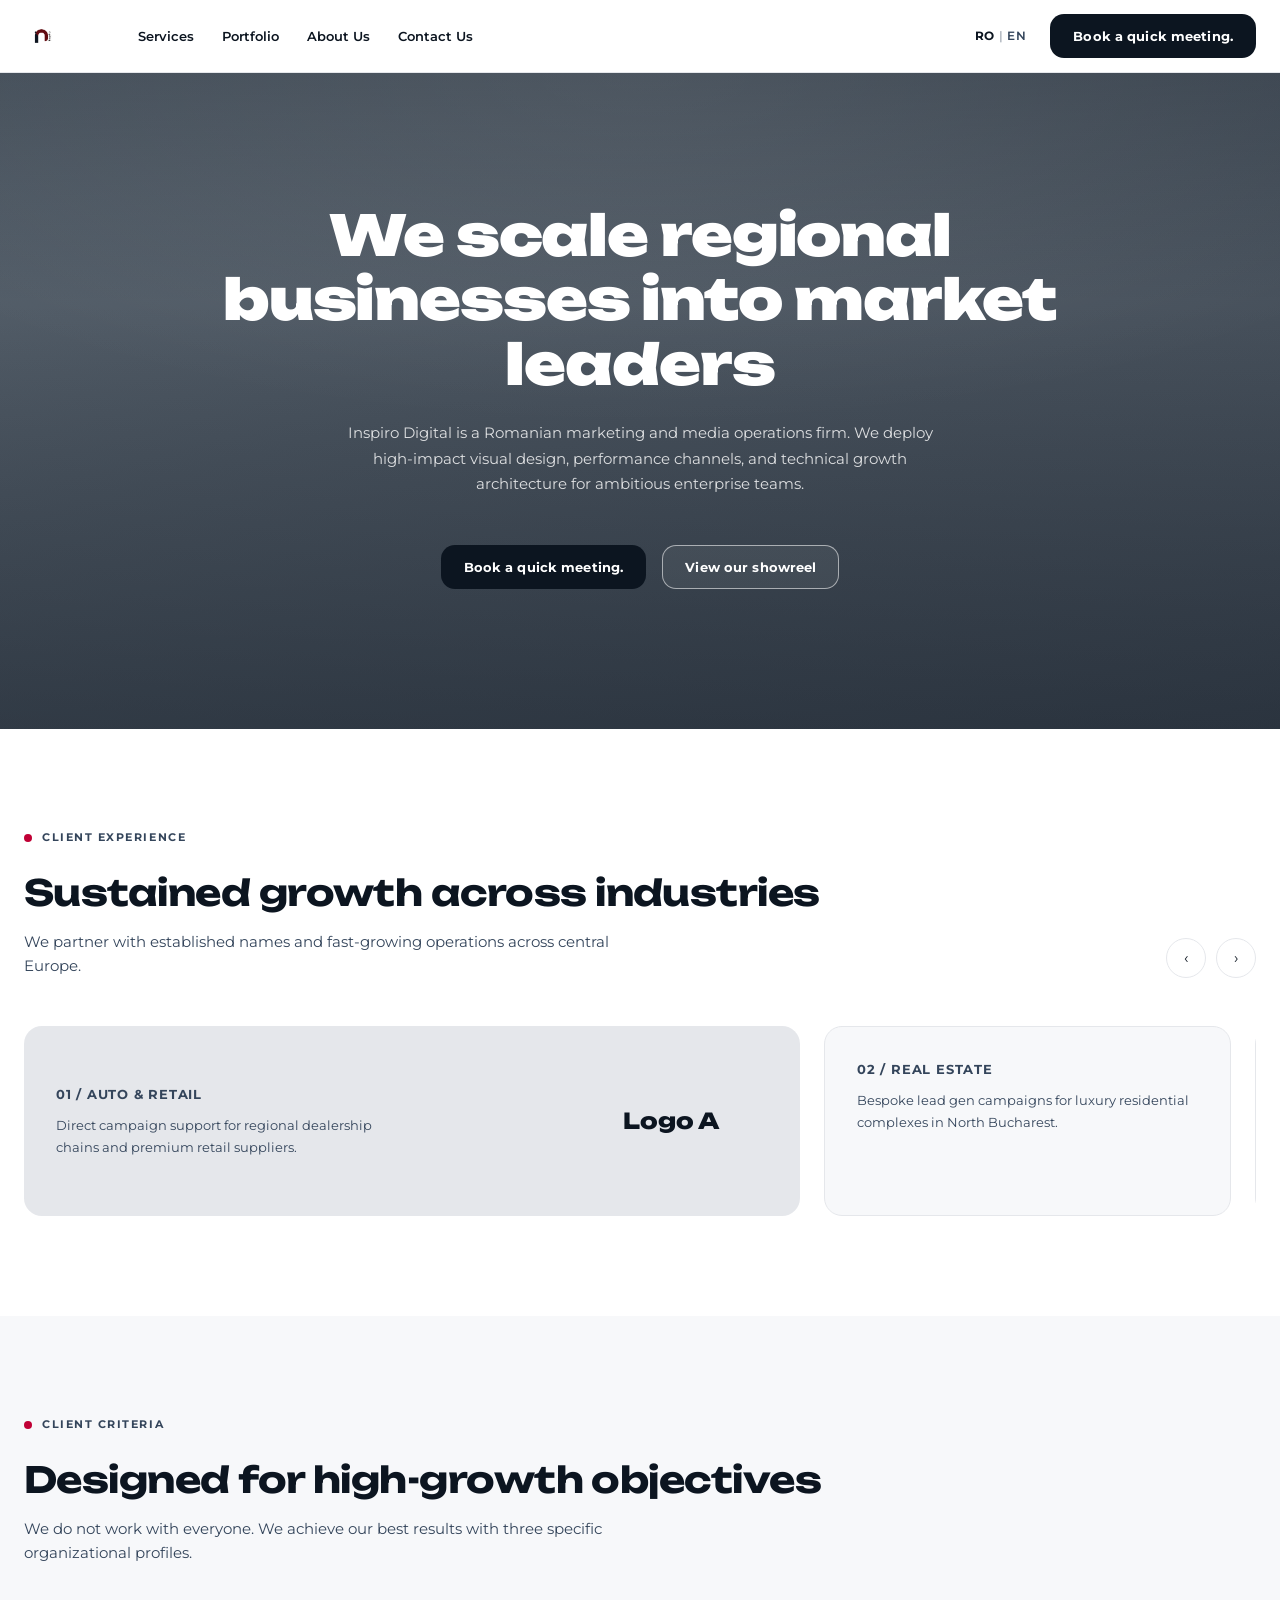
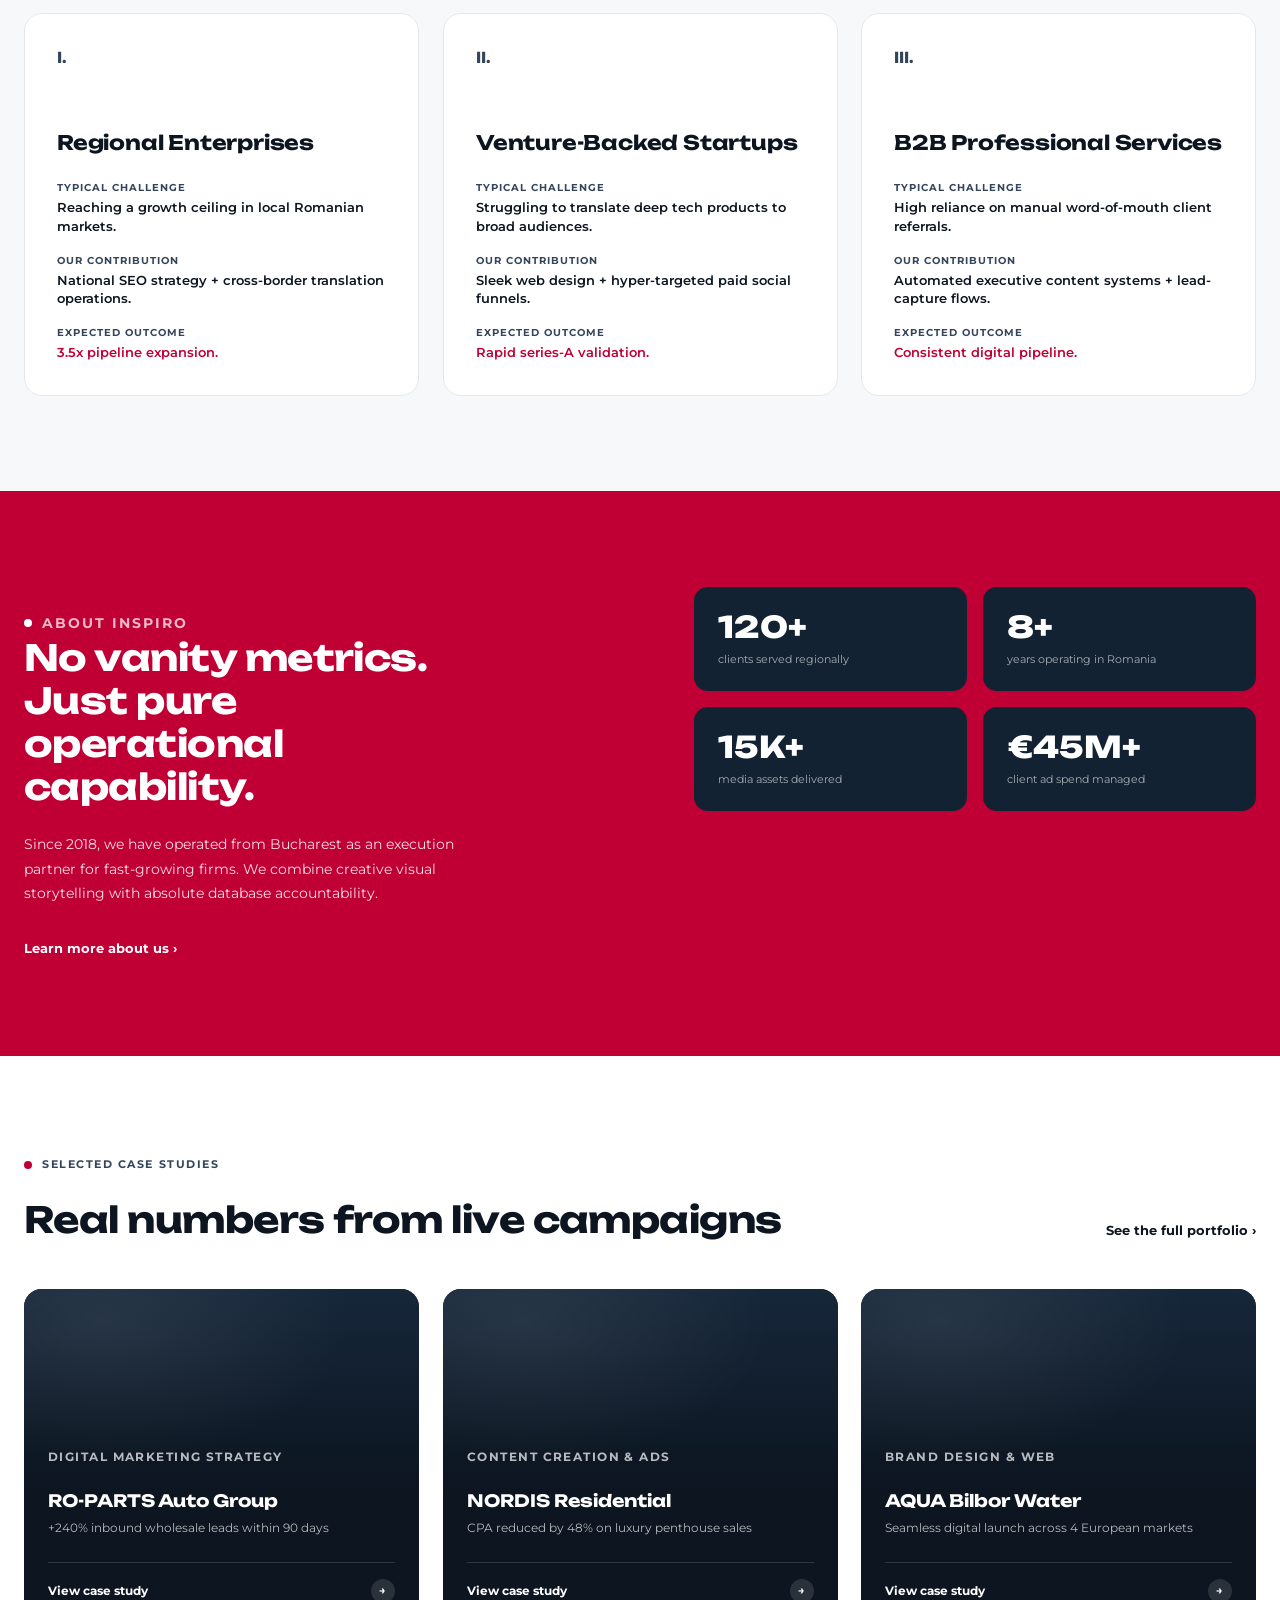
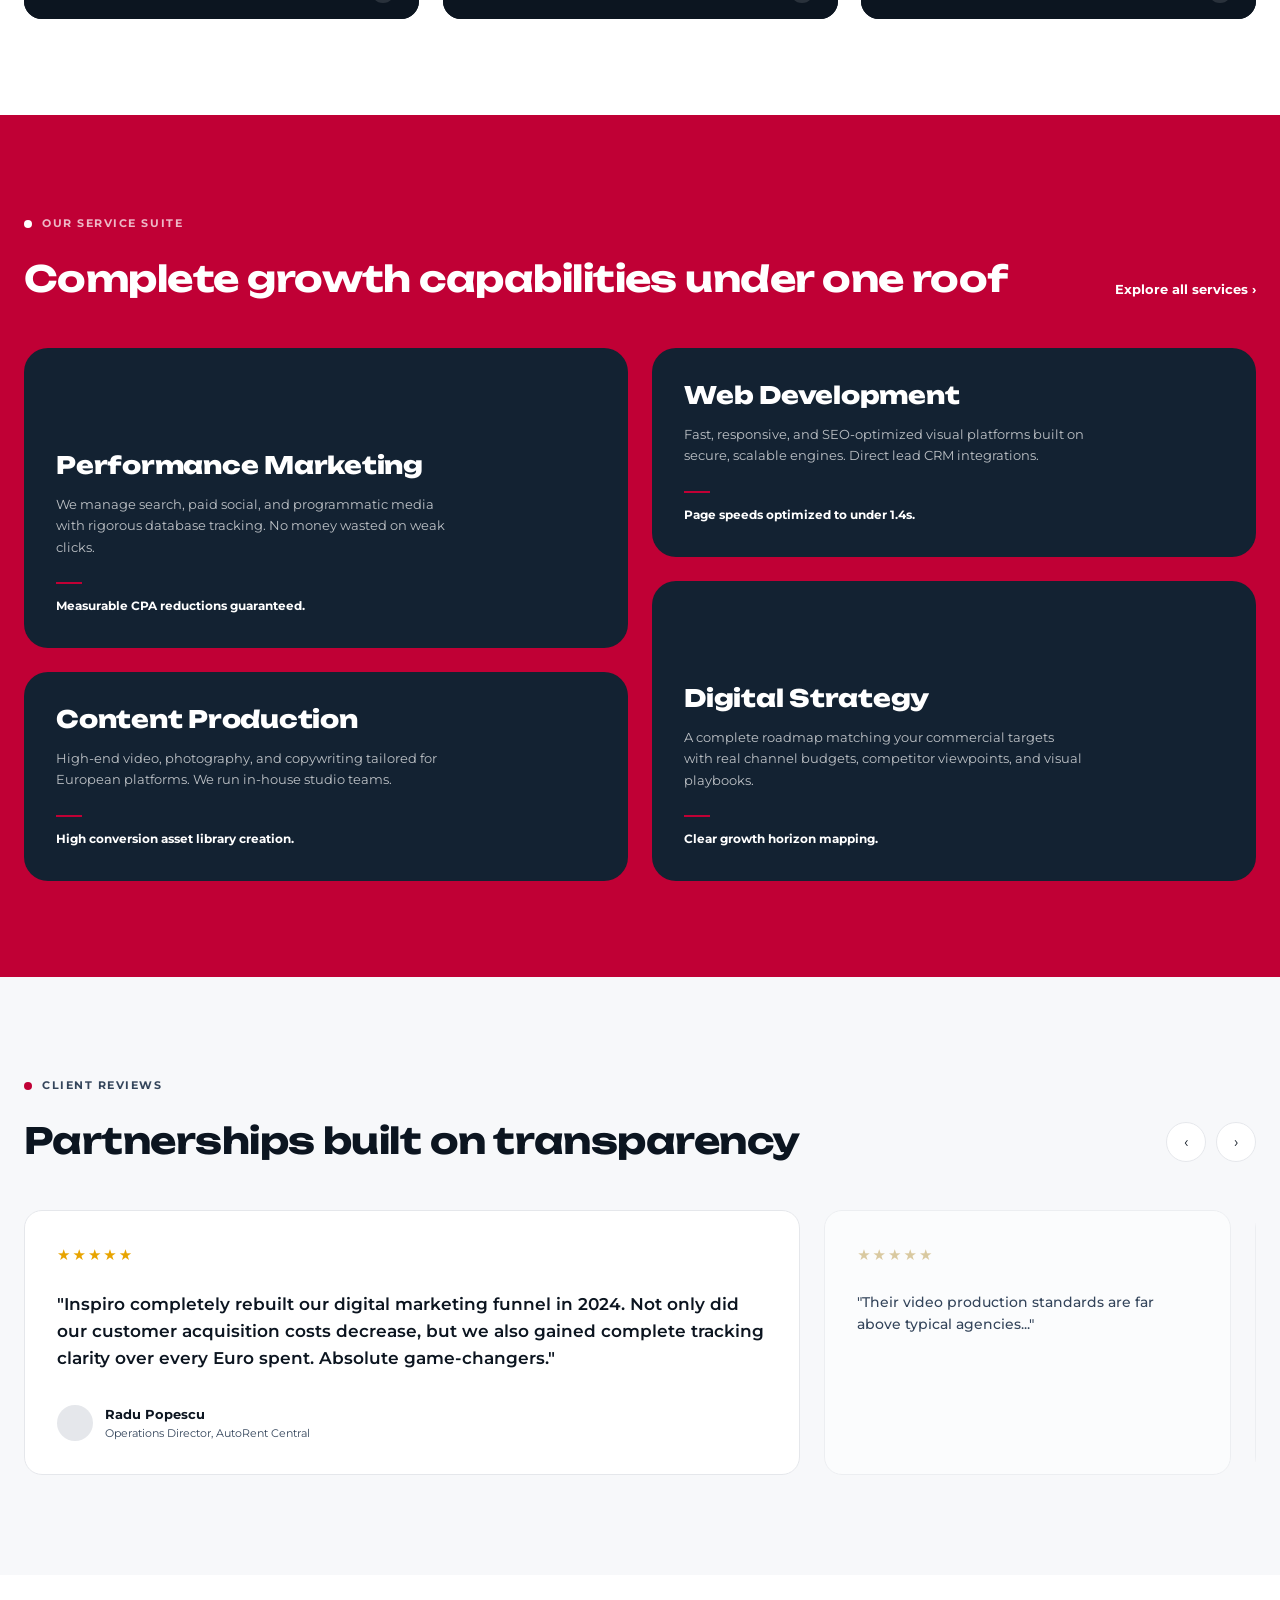
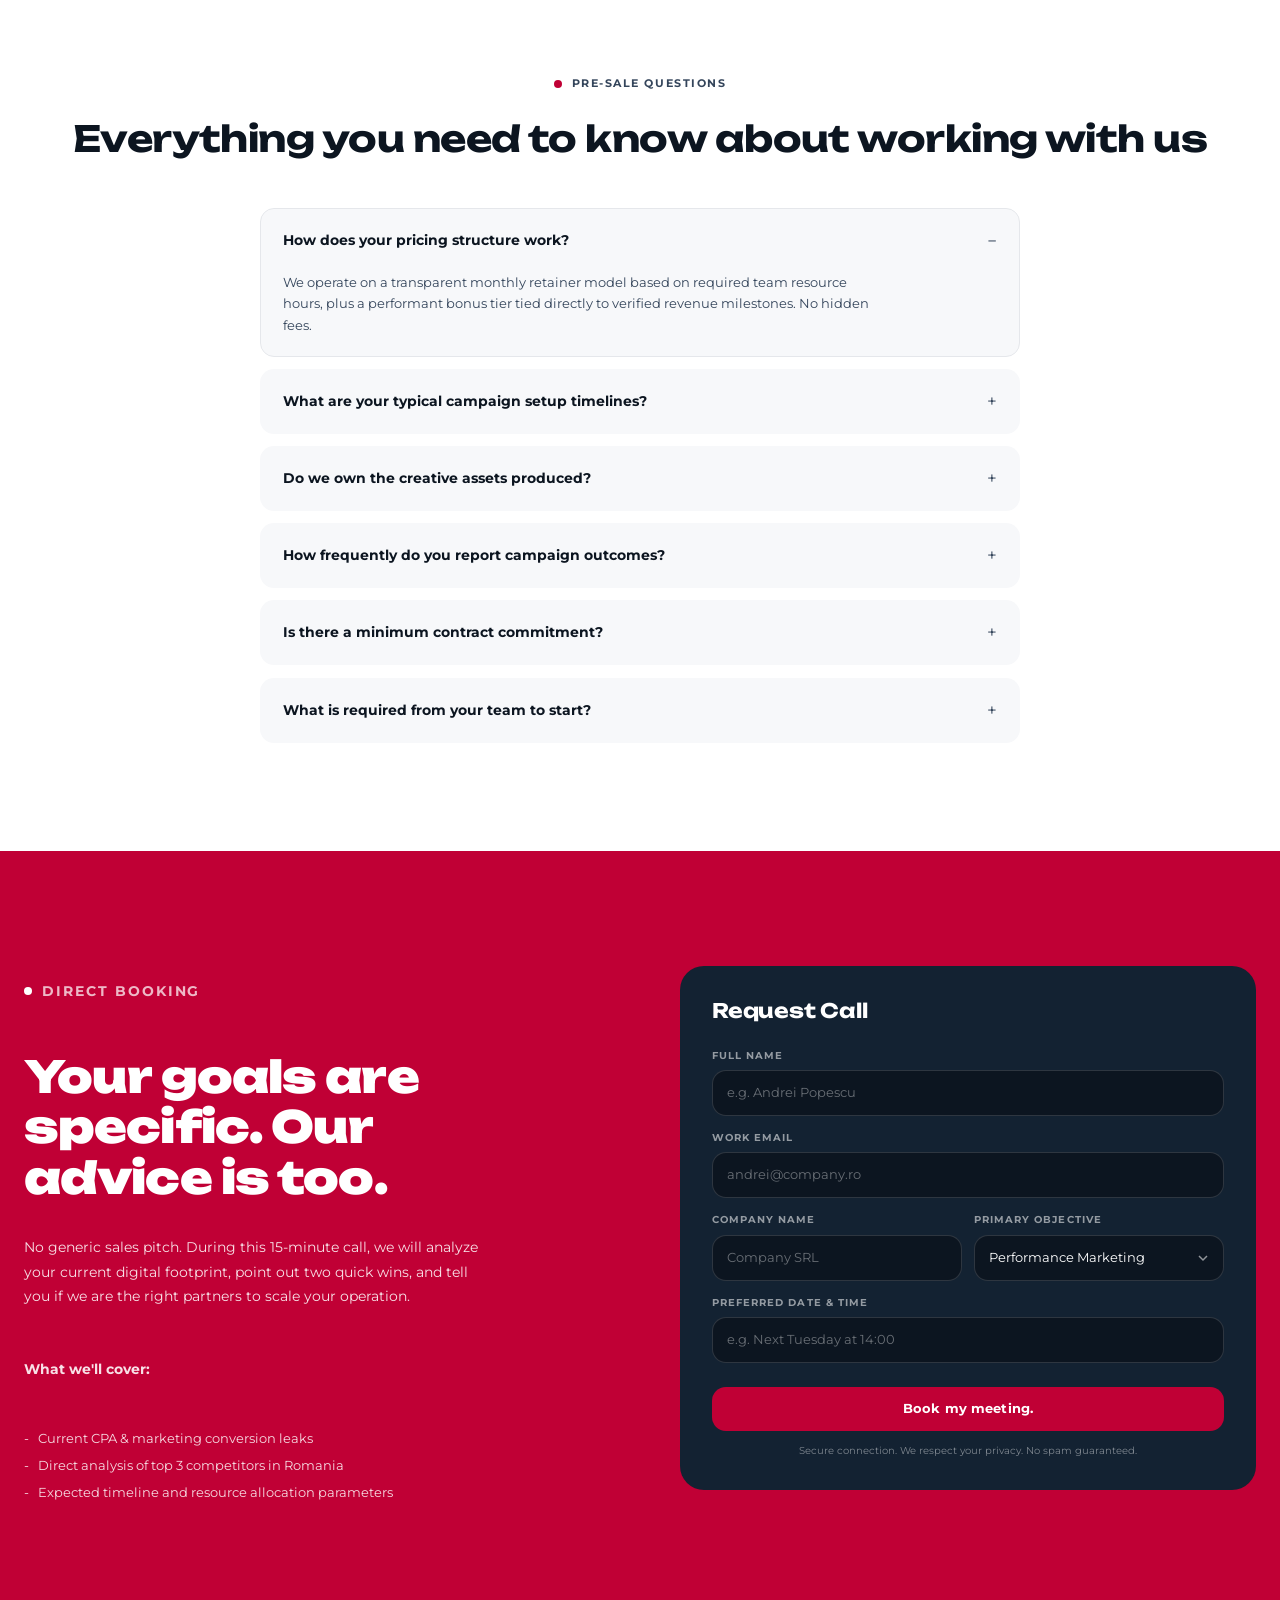
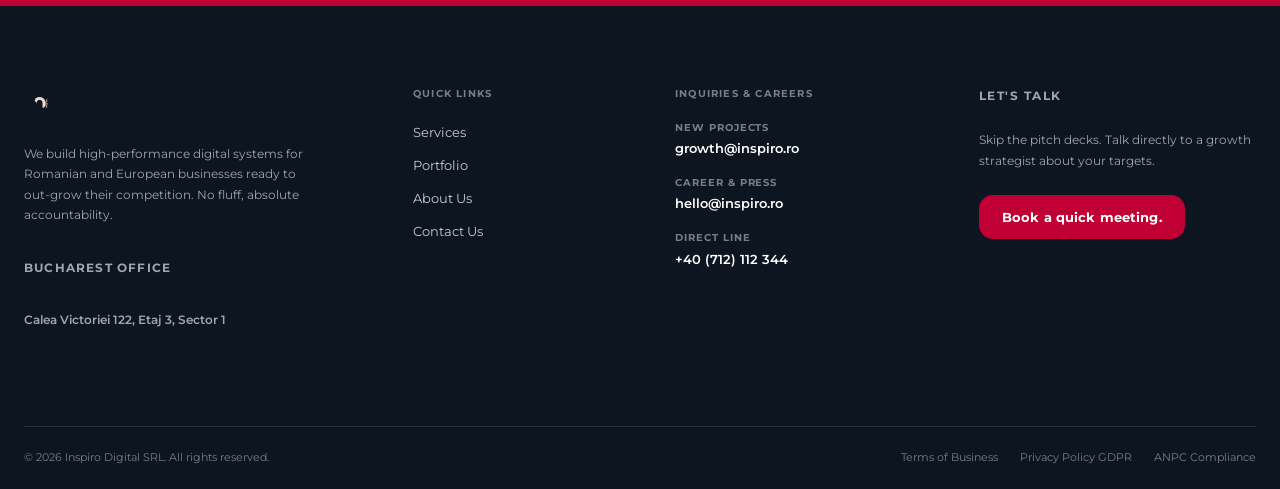
==== commit 47198694: "Update logo images in header and footer" ====
--- a/index.html
+++ b/index.html
@@ -440,7 +440,7 @@
   <div class="container">
     <nav class="nav">
       <a class="brand" href="#top" aria-label="Inspiro Digital home">
-        <img src="Inspiro-logo-dark.png" alt="Inspiro Digital">
+        <img src="Logo-Inspiro-dark.png" alt="Inspiro Digital">
       </a>
       <div class="nav-links">
         <a href="#services">Services</a>
@@ -785,7 +785,7 @@
   <div class="container">
     <div class="footer-grid">
       <div class="footer-brand reveal">
-        <img src="Inspiro-logo-dark.png" alt="Inspiro Digital">
+        <img src="Logo-Inspiro-bright.png" alt="Inspiro Digital">
         <p>We build high-performance digital systems for Romanian and European businesses ready to out-grow their competition. No fluff, absolute accountability.</p>
         <p class="f-office">Bucharest Office</p>
         <p class="f-office-v">Calea Victoriei 122, Etaj 3, Sector 1</p>
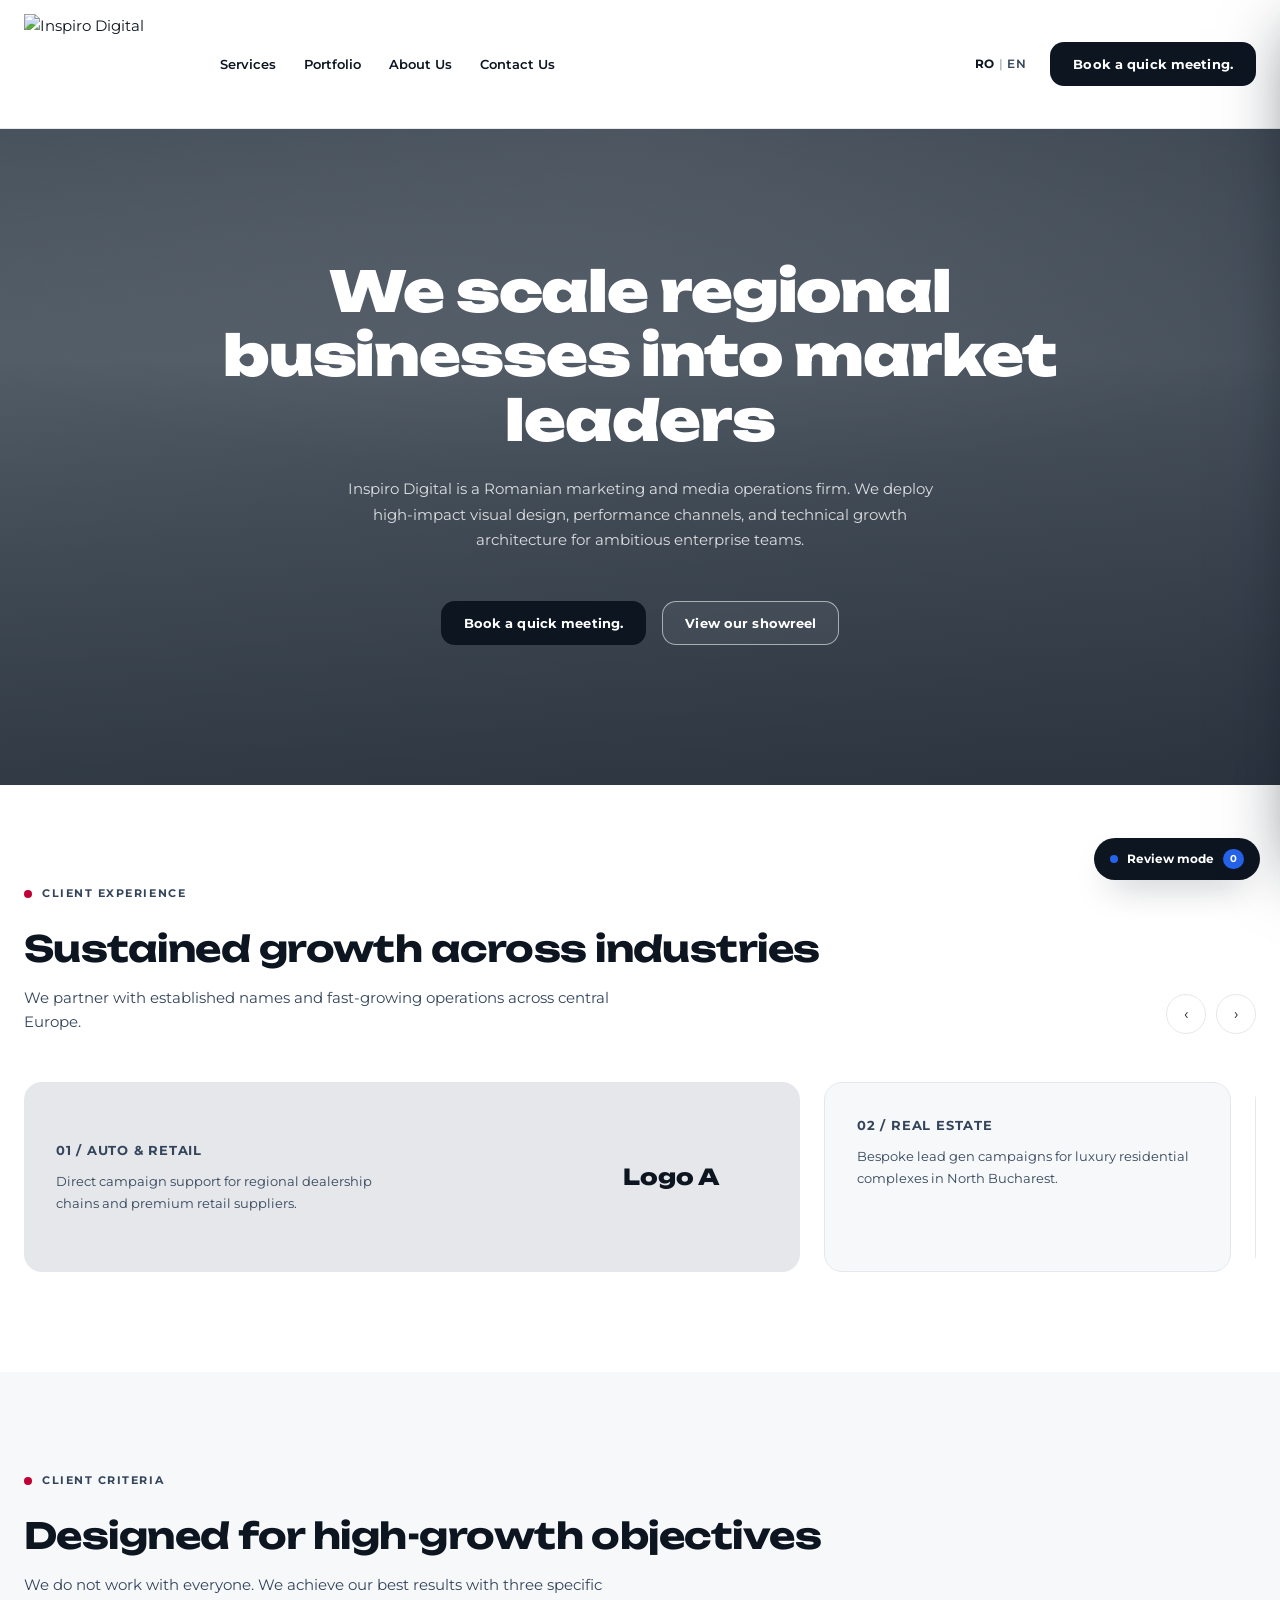
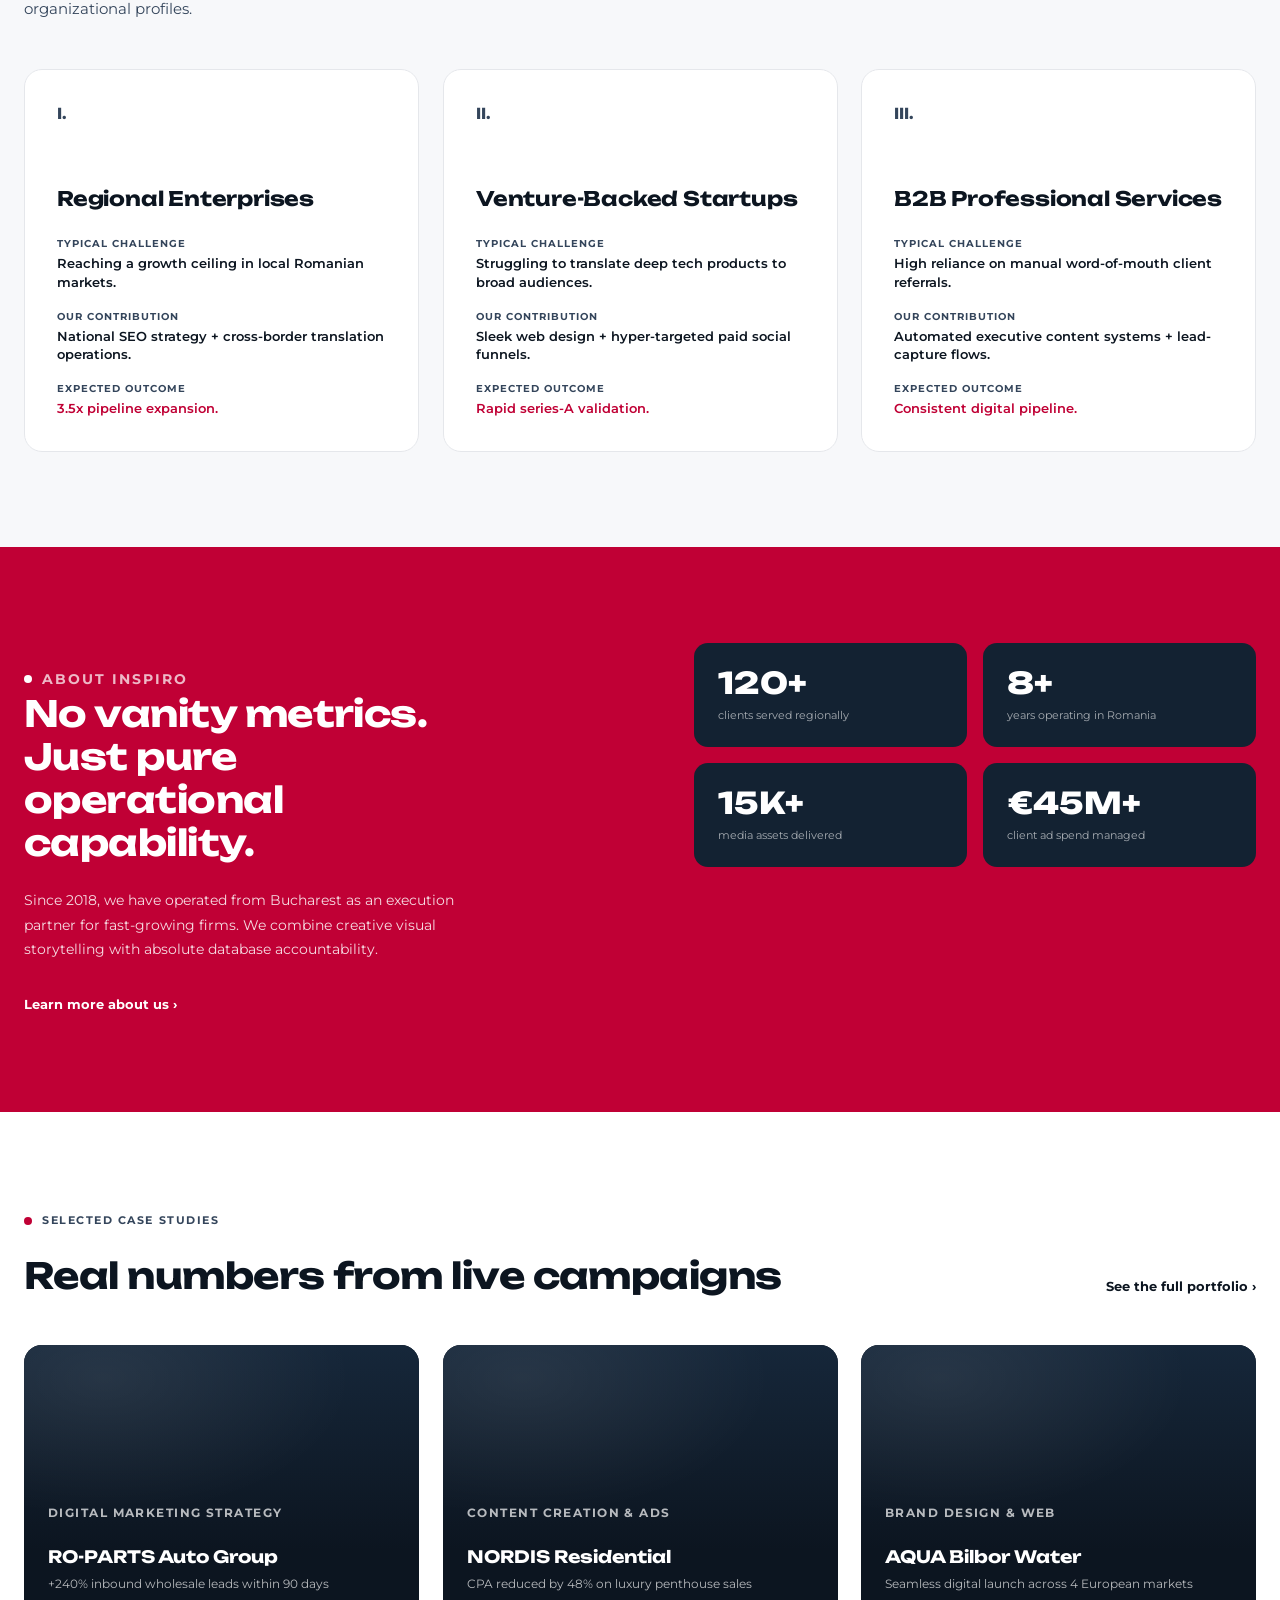
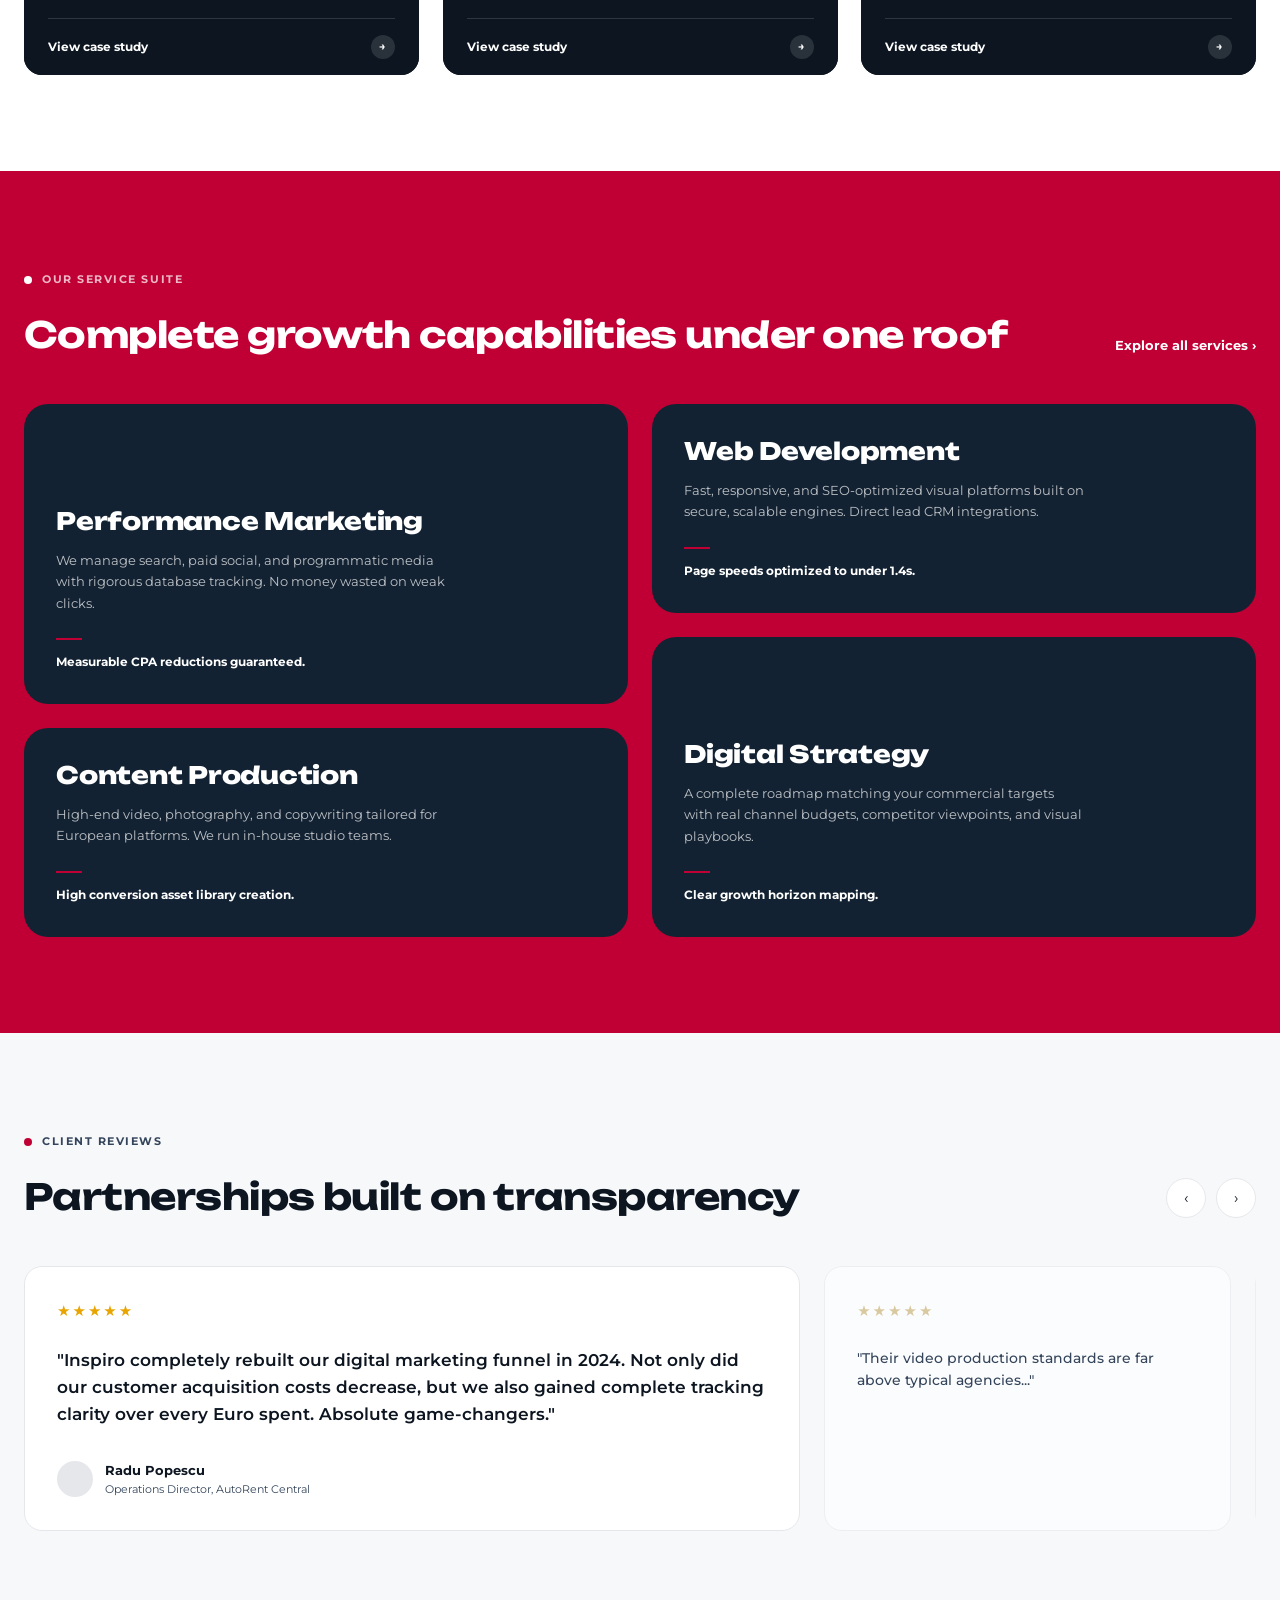
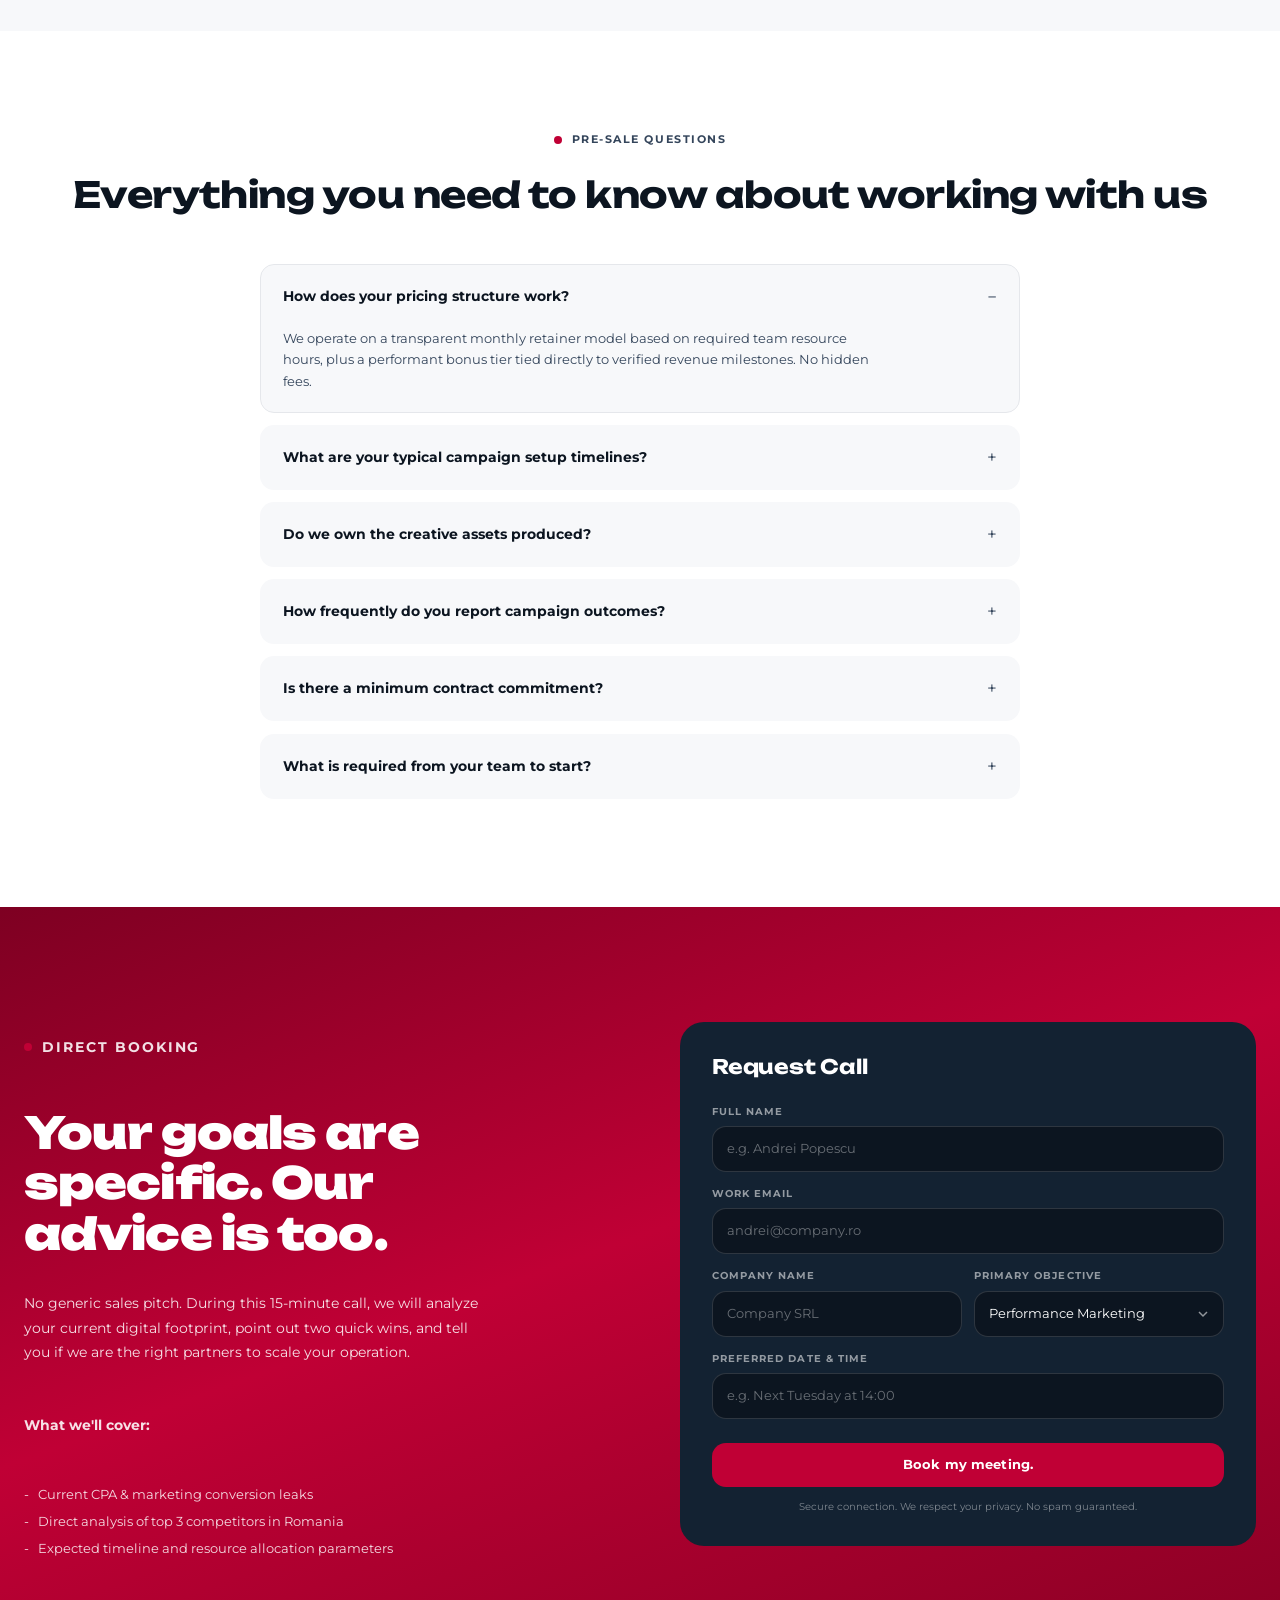
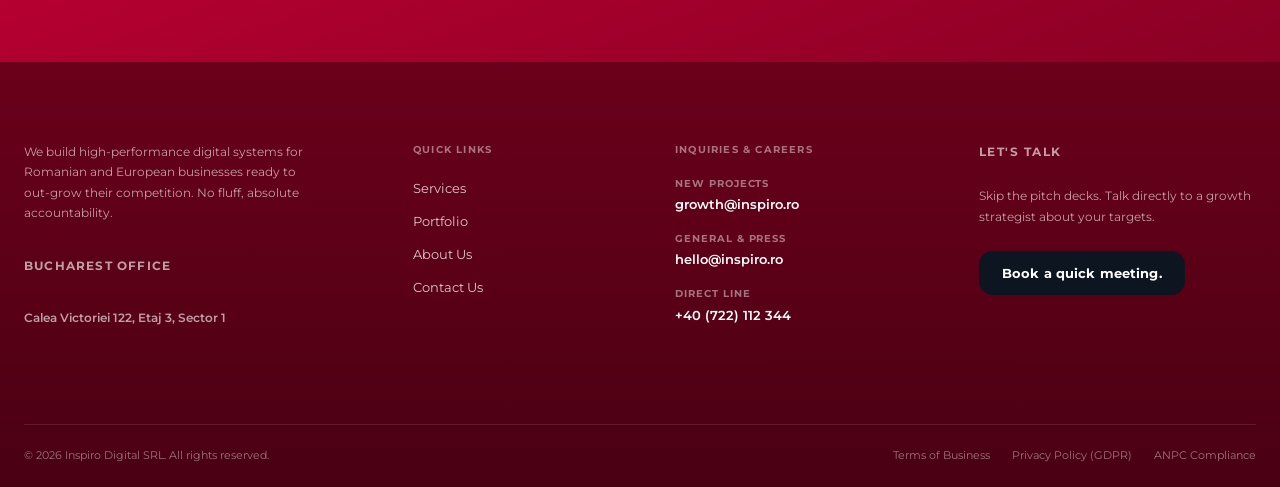
==== commit a826f2d5: "Add files via upload" ====
--- a/index.html
+++ b/index.html
@@ -8,430 +8,8 @@
 <link rel="preconnect" href="https://fonts.googleapis.com">
 <link rel="preconnect" href="https://fonts.gstatic.com" crossorigin>
 <link href="https://fonts.googleapis.com/css2?family=Montserrat:wght@400;500;600;700&family=Unbounded:wght@400;500;600;700;800;900&display=swap" rel="stylesheet">
-<style>
-/* ============================================================
-   INSPIRO DESIGN SYSTEM v1.0.4
-   01 Colors · 02 Typography · 03 Spacing · 04 Radius · 05 Grid
-   06 Buttons · 07 Forms · 08 Cards · 09 Nav · 10 Backgrounds
-   11 Motion
-   ============================================================ */
-
-/* 01 / COLORS ------------------------------------------------ */
-:root{
-  --pure-white:#FFFFFF;
-  --cool-light-grey:#F7F8FA;
-  --border-grey:#E5E7EB;
-  --dark-editorial:#0C1520;
-  --deep-navy:#132232;
-  --muted-slate:#34455B;
-  --accent-red:#C00035;
-  --accent-red-hover:#D9003C;
-
-  /* 03 / 8PX SPACING GRID */
-  --s1:8px; --s2:16px; --s3:24px; --s4:32px; --s6:48px;
-  --s8:64px; --s10:80px; --s12:96px; --s15:120px;
-
-  /* 04 / BORDER RADIUS SCALE */
-  --r-s:14px; --r-m:18px; --r-l:24px; --r-xl:32px;
-
-  /* 05 / GRID SYSTEM — Desktop 1440 · 12 col · 80px margins · 24px gutters */
-  --container:1280px;
-  --gutter:24px;
-  --margin:80px;
-
-  /* 11 / MOTION */
-  --ease:cubic-bezier(0.25,1,0.5,1);
-  --dur:200ms;
-}
-
-*,*::before,*::after{box-sizing:border-box;}
-html{scroll-behavior:smooth;-webkit-text-size-adjust:100%;}
-body{
-  margin:0;
-  background:var(--pure-white);
-  color:var(--dark-editorial);
-  font-family:'Montserrat',system-ui,-apple-system,sans-serif;
-  font-size:15px;line-height:1.6;font-weight:400;
-  -webkit-font-smoothing:antialiased;
-}
-img{max-width:100%;display:block;}
-a{color:inherit;text-decoration:none;}
-button,input,select,textarea{font:inherit;color:inherit;}
-
-:focus-visible{outline:2px solid var(--accent-red);outline-offset:3px;border-radius:4px;}
-
-/* 02 / TYPOGRAPHY SCALE -------------------------------------- */
-.t-display{font-family:'Unbounded';font-size:56px;line-height:1.15;font-weight:900;letter-spacing:-0.02em;margin:0;}
-.t-h1{font-family:'Unbounded';font-size:36px;line-height:1.2;font-weight:700;letter-spacing:-0.015em;margin:0;}
-.t-h2{font-family:'Unbounded';font-size:24px;line-height:1.25;font-weight:800;letter-spacing:-0.01em;margin:0;}
-.t-h3{font-family:'Unbounded';font-size:20px;line-height:1.3;font-weight:700;letter-spacing:-0.01em;margin:0;}
-.t-body-l{font-size:18px;line-height:1.6;font-weight:500;margin:0;}
-.t-body-m{font-size:15px;line-height:1.6;font-weight:400;margin:0;}
-.t-label{font-size:13px;line-height:1.4;font-weight:700;margin:0;}
-.t-caption{font-size:11px;line-height:1.3;font-weight:500;margin:0;}
-
-/* 05 / LAYOUT ------------------------------------------------ */
-.container{width:100%;max-width:var(--container);margin:0 auto;padding:0 var(--gutter);}
-.section{padding:var(--s12) 0;}
-
-/* 10 / SECTION BACKGROUNDS */
-.bg-white{background:var(--pure-white);}
-.bg-grey{background:var(--cool-light-grey);}
-.bg-dark{background:var(--dark-editorial);color:var(--pure-white);}
-.bg-red{background:var(--accent-red);color:var(--pure-white);}
-
-/* SIGNATURE — INSPIRO RED DOT EYEBROW ------------------------ */
-.eyebrow{
-  display:inline-flex;align-items:center;gap:10px;
-  font-size:11px;font-weight:700;letter-spacing:0.14em;text-transform:uppercase;
-  color:var(--muted-slate);margin:0 0 var(--s3);
-}
-.eyebrow .dot{
-  width:8px;height:8px;border-radius:50%;background:var(--accent-red);
-  flex:none;transition:transform var(--dur) var(--ease),box-shadow var(--dur) var(--ease);
-}
-.eyebrow:hover .dot{transform:scale(1.6);box-shadow:0 0 0 4px rgba(192,0,53,.18);}
-.bg-red .eyebrow,.bg-dark .eyebrow{color:rgba(255,255,255,.72);}
-.bg-red .eyebrow .dot{background:var(--pure-white);}
-.bg-dark .eyebrow .dot{background:var(--accent-red);}
-
-.section-head{margin-bottom:var(--s6);}
-.section-sub{color:var(--muted-slate);font-size:15px;margin:var(--s2) 0 0;max-width:640px;}
-.head-row{display:flex;align-items:flex-end;justify-content:space-between;gap:var(--s4);}
-
-/* 06 / ACTION BUTTONS ---------------------------------------- */
-.btn{
-  display:inline-flex;align-items:center;justify-content:center;
-  height:44px;padding:0 22px;border-radius:var(--r-s);
-  font-size:13px;font-weight:700;letter-spacing:0.01em;
-  border:1px solid transparent;cursor:pointer;white-space:nowrap;
-  transition:background var(--dur) var(--ease),color var(--dur) var(--ease),
-             border-color var(--dur) var(--ease),transform var(--dur) var(--ease);
-}
-.btn:hover{transform:translateY(-1px);}
-.btn-red{background:var(--accent-red);color:#fff;}
-.btn-red:hover{background:var(--accent-red-hover);}
-.btn-dark{background:var(--dark-editorial);color:#fff;}
-.btn-dark:hover{background:var(--deep-navy);}
-.btn-outline{background:transparent;color:var(--dark-editorial);border-color:var(--border-grey);}
-.btn-outline:hover{background:var(--cool-light-grey);border-color:#c9ced6;}
-.btn-outline-light{background:rgba(255,255,255,.06);color:#fff;border-color:rgba(255,255,255,.55);}
-.btn-outline-light:hover{background:rgba(255,255,255,.14);}
-.btn-block{width:100%;}
-
-.text-link{
-  display:inline-flex;align-items:center;gap:6px;
-  font-size:13px;font-weight:700;
-  transition:gap var(--dur) var(--ease),opacity var(--dur) var(--ease);
-}
-.text-link:hover{gap:11px;opacity:.75;}
-
-/* 09 / NAVIGATION ASSETS ------------------------------------- */
-.site-header{
-  position:sticky;top:0;z-index:60;background:var(--pure-white);
-  border-bottom:1px solid var(--border-grey);
-}
-.nav{display:flex;align-items:center;gap:var(--s4);height:72px;}
-.brand{display:flex;align-items:center;flex:none;}
-.brand img{height:38px;width:auto;}
-.nav-links{display:flex;align-items:center;gap:28px;margin-left:44px;}
-.nav-links a{font-size:13px;font-weight:600;color:var(--dark-editorial);position:relative;padding:6px 0;}
-.nav-links a::after{
-  content:"";position:absolute;left:0;bottom:0;height:2px;width:0;background:var(--accent-red);
-  transition:width var(--dur) var(--ease);
-}
-.nav-links a:hover::after{width:100%;}
-.nav-right{display:flex;align-items:center;gap:var(--s3);margin-left:auto;}
-.lang{font-size:12px;font-weight:600;color:var(--muted-slate);letter-spacing:.04em;}
-.lang b{color:var(--dark-editorial);font-weight:700;}
-.lang span{opacity:.4;margin:0 4px;}
-.nav-toggle{display:none;width:44px;height:44px;border:1px solid var(--border-grey);border-radius:var(--r-s);background:#fff;cursor:pointer;}
-.nav-toggle i{display:block;width:18px;height:2px;background:var(--dark-editorial);margin:4px auto;}
-
-/* HERO — 10.5 IMAGE / VIDEO LED ------------------------------ */
-.hero{
-  position:relative;overflow:hidden;color:#fff;text-align:center;
-  padding:130px 0 140px;
-  background:
-    radial-gradient(120% 90% at 50% 0%,rgba(255,255,255,.10) 0%,rgba(255,255,255,0) 60%),
-    linear-gradient(165deg,#5A6570 0%,#4A545F 45%,#3B444F 100%);
-}
-.hero::after{
-  content:"";position:absolute;inset:0;pointer-events:none;
-  background:
-    linear-gradient(180deg,rgba(12,21,32,.28) 0%,rgba(12,21,32,0) 35%,rgba(12,21,32,.35) 100%);
-}
-.hero .container{position:relative;z-index:2;}
-.hero h1{max-width:900px;margin:0 auto;}
-.hero p{
-  max-width:620px;margin:var(--s3) auto 0;color:rgba(255,255,255,.82);
-  font-size:15px;line-height:1.7;
-}
-.hero-actions{display:flex;gap:var(--s2);justify-content:center;margin-top:var(--s6);flex-wrap:wrap;}
-
-/* CAROUSEL --------------------------------------------------- */
-.carousel-nav{display:flex;gap:10px;flex:none;}
-.c-btn{
-  width:40px;height:40px;border-radius:50%;border:1px solid var(--border-grey);
-  background:#fff;color:var(--dark-editorial);display:flex;align-items:center;justify-content:center;
-  cursor:pointer;font-size:15px;line-height:1;
-  transition:background var(--dur) var(--ease),border-color var(--dur) var(--ease),color var(--dur) var(--ease);
-}
-.c-btn:hover{background:var(--accent-red);border-color:var(--accent-red);color:#fff;}
-.track{
-  display:flex;gap:var(--gutter);overflow-x:auto;scroll-snap-type:x mandatory;
-  scroll-behavior:smooth;padding-bottom:4px;
-  scrollbar-width:none;-ms-overflow-style:none;
-}
-.track::-webkit-scrollbar{display:none;}
-.track>*{scroll-snap-align:start;}
-
-/* 08 / CARD LIBRARY — INDUSTRY -------------------------------- */
-.industry-card{
-  flex:0 0 63%;min-height:190px;border-radius:var(--r-m);
-  background:var(--border-grey);padding:var(--s4);
-  display:flex;align-items:center;justify-content:space-between;gap:var(--s4);
-  transition:transform var(--dur) var(--ease),box-shadow var(--dur) var(--ease);
-}
-.industry-card.alt{flex:0 0 33%;background:var(--cool-light-grey);border:1px solid var(--border-grey);align-items:flex-start;}
-.industry-card:hover{transform:translateY(-4px);box-shadow:0 18px 40px -24px rgba(12,21,32,.45);}
-.industry-card .i-label{font-size:13px;font-weight:700;letter-spacing:.06em;text-transform:uppercase;margin:0 0 10px;}
-.industry-card p{font-size:13px;color:var(--muted-slate);margin:0;max-width:340px;line-height:1.65;}
-.industry-card .logo-slot{
-  font-family:'Unbounded';font-weight:800;font-size:22px;color:var(--dark-editorial);
-  padding-right:var(--s6);flex:none;
-}
-
-/* 08 / CARD LIBRARY — CRITERIA -------------------------------- */
-.criteria-grid{display:grid;grid-template-columns:repeat(3,1fr);gap:var(--gutter);}
-.criteria-card{
-  background:var(--pure-white);border:1px solid var(--border-grey);border-radius:var(--r-m);
-  padding:var(--s4);position:relative;overflow:hidden;
-  transition:transform var(--dur) var(--ease),box-shadow var(--dur) var(--ease),border-color var(--dur) var(--ease);
-}
-.criteria-card::before{
-  content:"";position:absolute;left:0;top:0;height:3px;width:0;background:var(--accent-red);
-  transition:width 320ms var(--ease);
-}
-.criteria-card:hover{transform:translateY(-4px);box-shadow:0 20px 44px -26px rgba(12,21,32,.4);border-color:#d8dce2;}
-.criteria-card:hover::before{width:100%;}
-.criteria-num{font-family:'Unbounded';font-weight:700;font-size:15px;color:var(--muted-slate);margin:0 0 60px;}
-.criteria-card h3{margin:0 0 var(--s3);}
-.criteria-row{margin-top:var(--s2);}
-.criteria-row .k{
-  font-size:10px;font-weight:700;letter-spacing:.1em;text-transform:uppercase;
-  color:var(--muted-slate);margin:0 0 3px;
-}
-.criteria-row .v{font-size:12.5px;font-weight:600;color:var(--dark-editorial);margin:0;line-height:1.5;}
-.criteria-row:last-child .v{color:var(--accent-red);}
-
-/* ABOUT / STATS ---------------------------------------------- */
-.about-grid{display:grid;grid-template-columns:1.05fr 1fr;gap:var(--s10);align-items:start;}
-.about-copy h2{max-width:460px;}
-.about-copy p{margin:var(--s3) 0 0;font-size:14px;line-height:1.75;color:rgba(255,255,255,.86);max-width:470px;}
-.about-copy .text-link{margin-top:var(--s4);color:#fff;}
-.stat-grid{display:grid;grid-template-columns:1fr 1fr;gap:var(--s2);}
-.stat-card{
-  background:var(--deep-navy);border-radius:var(--r-s);padding:22px 24px;min-height:104px;
-  display:flex;flex-direction:column;justify-content:center;
-  transition:transform var(--dur) var(--ease);
-}
-.stat-card:hover{transform:translateY(-4px);}
-.stat-card .n{font-family:'Unbounded';font-weight:800;font-size:30px;line-height:1.1;color:#fff;margin:0;}
-.stat-card .l{font-size:11px;color:rgba(255,255,255,.62);margin:8px 0 0;}
-
-/* CASE STUDIES ------------------------------------------------ */
-.case-grid{display:grid;grid-template-columns:repeat(3,1fr);gap:var(--gutter);}
-.case-card{
-  position:relative;border-radius:var(--r-m);overflow:hidden;min-height:330px;
-  background:var(--dark-editorial);
-  display:flex;flex-direction:column;justify-content:flex-end;
-  padding:var(--s3) var(--s3) 0;color:#fff;
-  transition:transform var(--dur) var(--ease),box-shadow var(--dur) var(--ease);
-}
-.case-card::before{
-  content:"";position:absolute;inset:0;
-  background:
-    radial-gradient(90% 60% at 20% 10%,rgba(255,255,255,.08),rgba(255,255,255,0) 70%),
-    linear-gradient(180deg,#16273a 0%,#0C1520 62%);
-  transform:scale(1);transition:transform 500ms var(--ease);
-}
-.case-card:hover::before{transform:scale(1.02);}
-.case-card:hover{transform:translateY(-4px);box-shadow:0 26px 50px -28px rgba(12,21,32,.6);}
-.case-card>*{position:relative;z-index:2;}
-.case-kicker{font-size:9.5px;font-weight:700;letter-spacing:.12em;text-transform:uppercase;color:rgba(255,255,255,.6);margin:0 0 8px;}
-.case-card h3{font-family:'Unbounded';font-size:17px;font-weight:700;margin:0 0 8px;line-height:1.25;}
-.case-card p{font-size:12px;color:rgba(255,255,255,.7);margin:0 0 var(--s3);line-height:1.55;}
-.case-foot{
-  border-top:1px solid rgba(255,255,255,.14);
-  display:flex;align-items:center;justify-content:space-between;
-  padding:16px 0;font-size:12px;font-weight:700;
-}
-.case-foot .arrow{
-  width:24px;height:24px;border-radius:50%;background:rgba(255,255,255,.12);
-  display:flex;align-items:center;justify-content:center;font-size:11px;
-  transition:background var(--dur) var(--ease),transform var(--dur) var(--ease);
-}
-.case-card:hover .arrow{background:var(--accent-red);transform:translateX(3px);}
-
-/* SERVICE SUITE ----------------------------------------------- */
-.service-grid{display:grid;grid-template-columns:1fr 1fr;gap:var(--gutter);}
-.service-col{display:flex;flex-direction:column;gap:var(--gutter);}
-.service-card{
-  background:var(--deep-navy);border-radius:var(--r-l);padding:var(--s4);
-  display:flex;flex-direction:column;justify-content:flex-end;color:#fff;
-  transition:transform var(--dur) var(--ease),box-shadow var(--dur) var(--ease);
-}
-.service-card:hover{transform:translateY(-4px);box-shadow:0 26px 54px -30px rgba(0,0,0,.65);}
-.service-card.tall{min-height:300px;flex:1.35;}
-.service-card.short{min-height:200px;flex:1;justify-content:flex-start;}
-.service-card h3{margin:0 0 14px;}
-.service-card p{font-size:13px;color:rgba(255,255,255,.72);margin:0 0 var(--s3);line-height:1.65;max-width:400px;}
-.service-card .note{font-size:12px;font-weight:700;color:#fff;margin:0;}
-.service-card .note::before{content:"";display:block;width:26px;height:2px;background:var(--accent-red);margin-bottom:12px;}
-
-/* REVIEWS ----------------------------------------------------- */
-.review-card{
-  flex:0 0 63%;background:var(--pure-white);border:1px solid var(--border-grey);
-  border-radius:var(--r-m);padding:var(--s4);
-  transition:transform var(--dur) var(--ease),box-shadow var(--dur) var(--ease);
-}
-.review-card:hover{transform:translateY(-4px);box-shadow:0 20px 44px -26px rgba(12,21,32,.35);}
-.review-card.faded{flex:0 0 33%;background:rgba(255,255,255,.55);border-color:#eceef1;}
-.stars{color:#E8A400;font-size:15px;letter-spacing:2px;margin:0 0 var(--s3);}
-.review-card.faded .stars{color:#d9c9a0;}
-.review-card q{
-  display:block;quotes:none;font-size:17px;font-weight:600;line-height:1.6;
-  color:var(--dark-editorial);margin:0 0 var(--s4);
-}
-.review-card.faded q{font-size:14px;color:var(--muted-slate);font-weight:500;margin-bottom:0;}
-.reviewer{display:flex;align-items:center;gap:12px;}
-.reviewer .av{width:36px;height:36px;border-radius:50%;background:var(--border-grey);flex:none;}
-.reviewer .nm{font-size:12.5px;font-weight:700;margin:0;}
-.reviewer .rl{font-size:11px;color:var(--muted-slate);margin:0;}
-
-/* FAQ ---------------------------------------------------------- */
-.faq-wrap{max-width:760px;margin:0 auto;}
-.faq-item{
-  background:var(--cool-light-grey);border:1px solid transparent;border-radius:var(--r-s);
-  margin-bottom:12px;overflow:hidden;transition:background var(--dur) var(--ease),border-color var(--dur) var(--ease);
-}
-.faq-item:hover{border-color:var(--border-grey);}
-.faq-q{
-  width:100%;background:none;border:0;cursor:pointer;text-align:left;
-  display:flex;align-items:center;justify-content:space-between;gap:var(--s3);
-  padding:18px 22px;font-size:13.5px;font-weight:700;color:var(--dark-editorial);
-}
-.faq-q .sign{font-size:17px;font-weight:400;color:var(--muted-slate);flex:none;transition:transform var(--dur) var(--ease);}
-.faq-a{max-height:0;overflow:hidden;transition:max-height 320ms var(--ease);}
-.faq-a p{padding:0 22px 20px;margin:0;font-size:12.5px;line-height:1.7;color:var(--muted-slate);max-width:640px;}
-.faq-item.open{background:var(--cool-light-grey);border-color:var(--border-grey);}
-.faq-item.open .sign{transform:rotate(180deg);}
-
-/* DIRECT BOOKING ---------------------------------------------- */
-.booking-grid{display:grid;grid-template-columns:1fr 1fr;gap:var(--s10);align-items:center;}
-.booking-copy h2{max-width:420px;}
-.booking-copy>p{margin:var(--s4) 0 var(--s6);font-size:14px;line-height:1.75;color:rgba(255,255,255,.88);max-width:470px;}
-.cover-title{font-size:13px;font-weight:700;margin:0 0 12px;}
-.cover-list{list-style:none;padding:0;margin:0;}
-.cover-list li{font-size:12.5px;color:rgba(255,255,255,.85);margin-bottom:7px;padding-left:14px;position:relative;}
-.cover-list li::before{content:"-";position:absolute;left:0;top:0;}
-
-/* 07 / FORM ELEMENTS ------------------------------------------ */
-.form-card{background:var(--deep-navy);border-radius:var(--r-l);padding:var(--s4);}
-.form-card h3{margin:0 0 var(--s3);color:#fff;}
-.field{margin-bottom:14px;}
-.field label{
-  display:block;font-size:9.5px;font-weight:700;letter-spacing:.11em;text-transform:uppercase;
-  color:rgba(255,255,255,.55);margin-bottom:7px;
-}
-.input,.select,.textarea{
-  width:100%;background:var(--dark-editorial);border:1px solid rgba(255,255,255,.14);
-  border-radius:var(--r-s);padding:12px 14px;font-size:12.5px;color:#fff;
-  transition:border-color var(--dur) var(--ease),box-shadow var(--dur) var(--ease);
-}
-.input::placeholder,.textarea::placeholder{color:rgba(255,255,255,.38);}
-.input:focus,.select:focus,.textarea:focus{
-  outline:none;border-color:var(--accent-red);box-shadow:0 0 0 3px rgba(192,0,53,.22);
-}
-.select{appearance:none;
-  background-image:url("data:image/svg+xml;utf8,<svg xmlns='http://www.w3.org/2000/svg' width='12' height='12' viewBox='0 0 12 12'><path d='M2 4l4 4 4-4' fill='none' stroke='%23ffffff' stroke-opacity='.55' stroke-width='1.5'/></svg>");
-  background-repeat:no-repeat;background-position:right 14px center;padding-right:34px;}
-.field-row{display:grid;grid-template-columns:1fr 1fr;gap:12px;}
-.form-note{font-size:9.5px;color:rgba(255,255,255,.45);text-align:center;margin:12px 0 0;}
-.form-card .btn{margin-top:10px;}
-
-/* FOOTER ------------------------------------------------------- */
-.site-footer{background:var(--dark-editorial);color:#fff;padding:var(--s10) 0 0;}
-.footer-grid{display:grid;grid-template-columns:1.6fr 1fr 1.2fr 1.3fr;gap:var(--s6);}
-.footer-brand img{height:34px;width:auto;margin-bottom:var(--s3);}
-.footer-brand p{font-size:12px;line-height:1.7;color:rgba(255,255,255,.62);margin:0 0 var(--s4);max-width:300px;}
-.f-office{font-size:10px;font-weight:700;letter-spacing:.1em;text-transform:uppercase;color:rgba(255,255,255,.45);margin:0 0 5px;}
-.f-office-v{font-size:12px;font-weight:600;color:#fff;margin:0;}
-.f-title{font-size:10px;font-weight:700;letter-spacing:.12em;text-transform:uppercase;color:rgba(255,255,255,.45);margin:0 0 18px;}
-.f-list{list-style:none;padding:0;margin:0;}
-.f-list li{margin-bottom:9px;}
-.f-list a{font-size:12.5px;color:rgba(255,255,255,.78);transition:color var(--dur) var(--ease);}
-.f-list a:hover{color:var(--accent-red);}
-.f-block{margin-bottom:16px;}
-.f-block .k{font-size:9.5px;font-weight:700;letter-spacing:.1em;text-transform:uppercase;color:rgba(255,255,255,.45);margin:0 0 4px;}
-.f-block .v{font-size:12.5px;font-weight:600;color:#fff;margin:0;}
-.f-cta p{font-size:12px;line-height:1.7;color:rgba(255,255,255,.62);margin:0 0 var(--s3);}
-.footer-bottom{
-  margin-top:var(--s8);border-top:1px solid rgba(255,255,255,.1);
-  padding:22px 0;display:flex;align-items:center;justify-content:space-between;gap:var(--s3);flex-wrap:wrap;
-}
-.footer-bottom p{font-size:11px;color:rgba(255,255,255,.45);margin:0;}
-.legal{display:flex;gap:22px;}
-.legal a{font-size:11px;color:rgba(255,255,255,.45);transition:color var(--dur) var(--ease);}
-.legal a:hover{color:#fff;}
-
-/* 11 / SCROLL REVEAL MOTION ------------------------------------ */
-.reveal{
-  opacity:0;transform:translateY(28px);
-  transition:opacity 700ms var(--ease),transform 700ms var(--ease);
-  transition-delay:var(--d,0ms);will-change:opacity,transform;
-}
-.reveal.is-visible{opacity:1;transform:none;}
-
-@media (prefers-reduced-motion:reduce){
-  html{scroll-behavior:auto;}
-  .reveal{opacity:1;transform:none;transition:none;}
-  *{animation-duration:.001ms!important;transition-duration:.001ms!important;}
-}
-
-/* ============================================================
-   05 / MOBILE SPEC (390px) — fluid stack · 20px outer margins
-   ============================================================ */
-@media (max-width:1080px){
-  .about-grid,.booking-grid{grid-template-columns:1fr;gap:var(--s6);}
-  .criteria-grid,.case-grid{grid-template-columns:1fr 1fr;}
-  .footer-grid{grid-template-columns:1fr 1fr;gap:var(--s6);}
-  .nav-links{display:none;}
-  .nav-toggle{display:block;}
-  .industry-card{flex:0 0 82%;}
-  .industry-card.alt{flex:0 0 60%;}
-  .review-card{flex:0 0 82%;}
-  .review-card.faded{flex:0 0 60%;}
-}
-@media (max-width:720px){
-  :root{--gutter:20px;}
-  .t-display{font-size:32px;}
-  .t-h1{font-size:26px;}
-  .t-h2{font-size:20px;}
-  .t-h3{font-size:18px;}
-  .section{padding:var(--s8) 0;}
-  .hero{padding:80px 0 88px;}
-  .criteria-grid,.case-grid,.service-grid,.stat-grid,.footer-grid,.field-row{grid-template-columns:1fr;}
-  .service-card.tall,.service-card.short{min-height:0;}
-  .head-row{flex-direction:column;align-items:flex-start;gap:var(--s3);}
-  .industry-card{flex:0 0 90%;flex-direction:column;align-items:flex-start;justify-content:flex-start;}
-  .industry-card .logo-slot{padding:0;}
-  .review-card,.review-card.faded{flex:0 0 90%;}
-  .hero-actions .btn{flex:1 1 auto;}
-  .criteria-num{margin-bottom:var(--s4);}
-}
-</style>
+<link rel="stylesheet" href="inspiro.css">
+<link rel="stylesheet" href="annotate.css">
 </head>
 <body>
 
@@ -440,12 +18,12 @@
   <div class="container">
     <nav class="nav">
       <a class="brand" href="#top" aria-label="Inspiro Digital home">
-        <img src="Logo-Inspiro-dark.png" alt="Inspiro Digital">
+        <img src="Inspiro-logo-dark.png" alt="Inspiro Digital">
       </a>
       <div class="nav-links">
-        <a href="#services">Services</a>
-        <a href="#portfolio">Portfolio</a>
-        <a href="#about">About Us</a>
+        <a href="services.html">Services</a>
+        <a href="portfolio.html">Portfolio</a>
+        <a href="about.html">About Us</a>
         <a href="#contact">Contact Us</a>
       </div>
       <div class="nav-right">
@@ -464,7 +42,7 @@
     <p class="reveal" style="--d:120ms">Inspiro Digital is a Romanian marketing and media operations firm. We deploy high-impact visual design, performance channels, and technical growth architecture for ambitious enterprise teams.</p>
     <div class="hero-actions reveal" style="--d:240ms">
       <a href="#contact" class="btn btn-dark">Book a quick meeting.</a>
-      <a href="#portfolio" class="btn btn-outline-light">View our showreel</a>
+      <a href="portfolio.html" class="btn btn-outline-light">View our showreel</a>
     </div>
   </div>
 </section>
@@ -559,7 +137,7 @@
         <p class="eyebrow"><span class="dot"></span>About Inspiro</p>
         <h2 class="t-h1">No vanity metrics. Just pure operational capability.</h2>
         <p>Since 2018, we have operated from Bucharest as an execution partner for fast-growing firms. We combine creative visual storytelling with absolute database accountability.</p>
-        <a href="#about" class="text-link">Learn more about us &#8250;</a>
+        <a href="about.html" class="text-link">Learn more about us &#8250;</a>
       </div>
 
       <div class="stat-grid">
@@ -580,23 +158,23 @@
         <p class="eyebrow"><span class="dot"></span>Selected case studies</p>
         <h2 class="t-h1">Real numbers from live campaigns</h2>
       </div>
-      <a href="#portfolio" class="text-link">See the full portfolio &#8250;</a>
+      <a href="portfolio.html" class="text-link">See the full portfolio &#8250;</a>
     </div>
 
     <div class="case-grid">
-      <a href="#portfolio" class="case-card reveal">
+      <a href="case-study.html" class="case-card reveal">
         <p class="case-kicker">Digital Marketing Strategy</p>
         <h3>RO-PARTS Auto Group</h3>
         <p>+240% inbound wholesale leads within 90 days</p>
         <div class="case-foot"><span>View case study</span><span class="arrow">&#8594;</span></div>
       </a>
-      <a href="#portfolio" class="case-card reveal" style="--d:100ms">
+      <a href="case-study.html" class="case-card reveal" style="--d:100ms">
         <p class="case-kicker">Content Creation &amp; Ads</p>
         <h3>NORDIS Residential</h3>
         <p>CPA reduced by 48% on luxury penthouse sales</p>
         <div class="case-foot"><span>View case study</span><span class="arrow">&#8594;</span></div>
       </a>
-      <a href="#portfolio" class="case-card reveal" style="--d:200ms">
+      <a href="case-study.html" class="case-card reveal" style="--d:200ms">
         <p class="case-kicker">Brand Design &amp; Web</p>
         <h3>AQUA Bilbor Water</h3>
         <p>Seamless digital launch across 4 European markets</p>
@@ -614,7 +192,7 @@
         <p class="eyebrow"><span class="dot"></span>Our service suite</p>
         <h2 class="t-h1">Complete growth capabilities under one roof</h2>
       </div>
-      <a href="#services" class="text-link">Explore all services &#8250;</a>
+      <a href="services.html" class="text-link">Explore all services &#8250;</a>
     </div>
 
     <div class="service-grid">
@@ -727,7 +305,7 @@
 </section>
 
 <!-- ============ DIRECT BOOKING ============ -->
-<section class="section bg-red" id="contact">
+<section class="section bg-red-grad" id="contact">
   <div class="container">
     <div class="booking-grid">
       <div class="booking-copy reveal">
@@ -744,7 +322,7 @@
 
       <div class="form-card reveal" style="--d:120ms">
         <h3 class="t-h3">Request Call</h3>
-        <form id="booking-form" novalidate>
+        <form id="booking-form" data-booking novalidate>
           <div class="field">
             <label for="fullname">Full Name</label>
             <input class="input" id="fullname" name="fullname" type="text" placeholder="e.g. Andrei Popescu" required>
@@ -785,7 +363,6 @@
   <div class="container">
     <div class="footer-grid">
       <div class="footer-brand reveal">
-        <img src="Logo-Inspiro-bright.png" alt="Inspiro Digital">
         <p>We build high-performance digital systems for Romanian and European businesses ready to out-grow their competition. No fluff, absolute accountability.</p>
         <p class="f-office">Bucharest Office</p>
         <p class="f-office-v">Calea Victoriei 122, Etaj 3, Sector 1</p>
@@ -794,9 +371,9 @@
       <div class="reveal" style="--d:80ms">
         <p class="f-title">Quick Links</p>
         <ul class="f-list">
-          <li><a href="#services">Services</a></li>
-          <li><a href="#portfolio">Portfolio</a></li>
-          <li><a href="#about">About Us</a></li>
+          <li><a href="services.html">Services</a></li>
+          <li><a href="portfolio.html">Portfolio</a></li>
+          <li><a href="about.html">About Us</a></li>
           <li><a href="#contact">Contact Us</a></li>
         </ul>
       </div>
@@ -808,19 +385,19 @@
           <p class="v"><a href="mailto:growth@inspiro.ro">growth@inspiro.ro</a></p>
         </div>
         <div class="f-block">
-          <p class="k">Career &amp; Press</p>
+          <p class="k">General &amp; Press</p>
           <p class="v"><a href="mailto:hello@inspiro.ro">hello@inspiro.ro</a></p>
         </div>
         <div class="f-block">
           <p class="k">Direct Line</p>
-          <p class="v"><a href="tel:+40712112344">+40 (712) 112 344</a></p>
+          <p class="v"><a href="tel:+40722112344">+40 (722) 112 344</a></p>
         </div>
       </div>
 
       <div class="f-cta reveal" style="--d:240ms">
         <p class="f-title">Let's Talk</p>
         <p>Skip the pitch decks. Talk directly to a growth strategist about your targets.</p>
-        <a href="#contact" class="btn btn-red">Book a quick meeting.</a>
+        <a href="#contact" class="btn btn-dark">Book a quick meeting.</a>
       </div>
     </div>
 
@@ -828,95 +405,14 @@
       <p>&copy; 2026 Inspiro Digital SRL. All rights reserved.</p>
       <div class="legal">
         <a href="#">Terms of Business</a>
-        <a href="#">Privacy Policy GDPR</a>
+        <a href="#">Privacy Policy (GDPR)</a>
         <a href="#">ANPC Compliance</a>
       </div>
     </div>
   </div>
 </footer>
 
-<script>
-/* ---- 11 / SCROLL REVEAL ---- */
-(function(){
-  var items = document.querySelectorAll('.reveal');
-  if(!('IntersectionObserver' in window)){
-    items.forEach(function(el){el.classList.add('is-visible');});
-    return;
-  }
-  var io = new IntersectionObserver(function(entries){
-    entries.forEach(function(e){
-      if(e.isIntersecting){ e.target.classList.add('is-visible'); io.unobserve(e.target); }
-    });
-  },{threshold:0.12, rootMargin:'0px 0px -60px 0px'});
-  items.forEach(function(el){io.observe(el);});
-})();
-
-/* ---- CAROUSELS ---- */
-document.querySelectorAll('[data-scroll]').forEach(function(btn){
-  btn.addEventListener('click', function(){
-    var track = document.getElementById(btn.dataset.target);
-    if(!track) return;
-    var card = track.querySelector(':scope > *');
-    var step = card ? card.getBoundingClientRect().width + 24 : track.clientWidth * 0.6;
-    track.scrollBy({left: btn.dataset.scroll === 'next' ? step : -step, behavior:'smooth'});
-  });
-});
-
-/* ---- FAQ ACCORDION ---- */
-document.querySelectorAll('.faq-q').forEach(function(q){
-  q.addEventListener('click', function(){
-    var item = q.parentElement;
-    var open = item.classList.contains('open');
-    document.querySelectorAll('.faq-item').forEach(function(i){
-      i.classList.remove('open');
-      i.querySelector('.faq-a').style.maxHeight = null;
-      i.querySelector('.sign').textContent = '+';
-      i.querySelector('.faq-q').setAttribute('aria-expanded','false');
-    });
-    if(!open){
-      var panel = item.querySelector('.faq-a');
-      item.classList.add('open');
-      panel.style.maxHeight = panel.scrollHeight + 'px';
-      q.querySelector('.sign').textContent = '\u2212';
-      q.setAttribute('aria-expanded','true');
-    }
-  });
-});
-/* open the first FAQ item on load, as designed */
-window.addEventListener('load', function(){
-  var first = document.querySelector('.faq-item.open .faq-a');
-  if(first) first.style.maxHeight = first.scrollHeight + 'px';
-});
-
-/* ---- MOBILE NAV ---- */
-(function(){
-  var toggle = document.querySelector('.nav-toggle');
-  var links  = document.querySelector('.nav-links');
-  if(!toggle) return;
-  toggle.addEventListener('click', function(){
-    var shown = links.style.display === 'flex';
-    links.style.display = shown ? '' : 'flex';
-    links.style.position = 'absolute';
-    links.style.top = '72px';
-    links.style.left = '0';
-    links.style.right = '0';
-    links.style.flexDirection = 'column';
-    links.style.alignItems = 'flex-start';
-    links.style.gap = '4px';
-    links.style.background = '#fff';
-    links.style.borderBottom = '1px solid var(--border-grey)';
-    links.style.padding = '16px 20px 20px';
-    links.style.margin = '0';
-  });
-})();
-
-/* ---- FORM ---- */
-document.getElementById('booking-form').addEventListener('submit', function(e){
-  e.preventDefault();
-  var btn = this.querySelector('button[type="submit"]');
-  btn.textContent = 'Meeting requested.';
-  btn.disabled = true;
-});
-</script>
+<script src="inspiro.js" defer></script>
+<script src="annotate.js" defer></script>
 </body>
 </html>
--- a/inspiro.css
+++ b/inspiro.css
@@ -0,0 +1,710 @@
+/* ============================================================
+   INSPIRO DESIGN SYSTEM v1.0.4
+   01 Colors · 02 Typography · 03 Spacing · 04 Radius · 05 Grid
+   06 Buttons · 07 Forms · 08 Cards · 09 Nav · 10 Backgrounds
+   11 Motion
+   ============================================================ */
+
+/* 01 / COLORS ------------------------------------------------ */
+:root{
+  --pure-white:#FFFFFF;
+  --cool-light-grey:#F7F8FA;
+  --border-grey:#E5E7EB;
+  --dark-editorial:#0C1520;
+  --deep-navy:#132232;
+  --muted-slate:#34455B;
+  --accent-red:#C00035;
+  --accent-red-hover:#D9003C;
+
+  /* 03 / 8PX SPACING GRID */
+  --s1:8px; --s2:16px; --s3:24px; --s4:32px; --s6:48px;
+  --s8:64px; --s10:80px; --s12:96px; --s15:120px;
+
+  /* 04 / BORDER RADIUS SCALE */
+  --r-s:14px; --r-m:18px; --r-l:24px; --r-xl:32px;
+
+  /* 05 / GRID SYSTEM — Desktop 1440 · 12 col · 80px margins · 24px gutters */
+  --container:1280px;
+  --gutter:24px;
+  --margin:80px;
+
+  /* 11 / MOTION */
+  --ease:cubic-bezier(0.25,1,0.5,1);
+  --dur:200ms;
+}
+
+*,*::before,*::after{box-sizing:border-box;}
+html{scroll-behavior:smooth;-webkit-text-size-adjust:100%;}
+body{
+  margin:0;
+  background:var(--pure-white);
+  color:var(--dark-editorial);
+  font-family:'Montserrat',system-ui,-apple-system,sans-serif;
+  font-size:15px;line-height:1.6;font-weight:400;
+  -webkit-font-smoothing:antialiased;
+}
+img{max-width:100%;display:block;}
+a{color:inherit;text-decoration:none;}
+button,input,select,textarea{font:inherit;color:inherit;}
+
+:focus-visible{outline:2px solid var(--accent-red);outline-offset:3px;border-radius:4px;}
+
+/* 02 / TYPOGRAPHY SCALE -------------------------------------- */
+.t-display{font-family:'Unbounded';font-size:56px;line-height:1.15;font-weight:900;letter-spacing:-0.02em;margin:0;}
+.t-h1{font-family:'Unbounded';font-size:36px;line-height:1.2;font-weight:700;letter-spacing:-0.015em;margin:0;}
+.t-h2{font-family:'Unbounded';font-size:24px;line-height:1.25;font-weight:800;letter-spacing:-0.01em;margin:0;}
+.t-h3{font-family:'Unbounded';font-size:20px;line-height:1.3;font-weight:700;letter-spacing:-0.01em;margin:0;}
+.t-body-l{font-size:18px;line-height:1.6;font-weight:500;margin:0;}
+.t-body-m{font-size:15px;line-height:1.6;font-weight:400;margin:0;}
+.t-label{font-size:13px;line-height:1.4;font-weight:700;margin:0;}
+.t-caption{font-size:11px;line-height:1.3;font-weight:500;margin:0;}
+
+/* 05 / LAYOUT ------------------------------------------------ */
+.container{width:100%;max-width:var(--container);margin:0 auto;padding:0 var(--gutter);}
+.section{padding:var(--s12) 0;}
+
+/* 10 / SECTION BACKGROUNDS */
+.bg-white{background:var(--pure-white);}
+.bg-grey{background:var(--cool-light-grey);}
+.bg-dark{background:var(--dark-editorial);color:var(--pure-white);}
+.bg-red{background:var(--accent-red);color:var(--pure-white);}
+
+/* SIGNATURE — INSPIRO RED DOT EYEBROW ------------------------ */
+.eyebrow{
+  display:inline-flex;align-items:center;gap:10px;
+  font-size:11px;font-weight:700;letter-spacing:0.14em;text-transform:uppercase;
+  color:var(--muted-slate);margin:0 0 var(--s3);
+}
+.eyebrow .dot{
+  width:8px;height:8px;border-radius:50%;background:var(--accent-red);
+  flex:none;transition:transform var(--dur) var(--ease),box-shadow var(--dur) var(--ease);
+}
+.eyebrow:hover .dot{transform:scale(1.6);box-shadow:0 0 0 4px rgba(192,0,53,.18);}
+.bg-red .eyebrow,.bg-dark .eyebrow{color:rgba(255,255,255,.72);}
+.bg-red .eyebrow .dot{background:var(--pure-white);}
+.bg-dark .eyebrow .dot{background:var(--accent-red);}
+
+.section-head{margin-bottom:var(--s6);}
+.section-sub{color:var(--muted-slate);font-size:15px;margin:var(--s2) 0 0;max-width:640px;}
+.head-row{display:flex;align-items:flex-end;justify-content:space-between;gap:var(--s4);}
+
+/* 06 / ACTION BUTTONS ---------------------------------------- */
+.btn{
+  display:inline-flex;align-items:center;justify-content:center;
+  height:44px;padding:0 22px;border-radius:var(--r-s);
+  font-size:13px;font-weight:700;letter-spacing:0.01em;
+  border:1px solid transparent;cursor:pointer;white-space:nowrap;
+  transition:background var(--dur) var(--ease),color var(--dur) var(--ease),
+             border-color var(--dur) var(--ease),transform var(--dur) var(--ease);
+}
+.btn:hover{transform:translateY(-1px);}
+.btn-red{background:var(--accent-red);color:#fff;}
+.btn-red:hover{background:var(--accent-red-hover);}
+.btn-dark{background:var(--dark-editorial);color:#fff;}
+.btn-dark:hover{background:var(--deep-navy);}
+.btn-outline{background:transparent;color:var(--dark-editorial);border-color:var(--border-grey);}
+.btn-outline:hover{background:var(--cool-light-grey);border-color:#c9ced6;}
+.btn-outline-light{background:rgba(255,255,255,.06);color:#fff;border-color:rgba(255,255,255,.55);}
+.btn-outline-light:hover{background:rgba(255,255,255,.14);}
+.btn-block{width:100%;}
+
+.text-link{
+  display:inline-flex;align-items:center;gap:6px;
+  font-size:13px;font-weight:700;
+  transition:gap var(--dur) var(--ease),opacity var(--dur) var(--ease);
+}
+.text-link:hover{gap:11px;opacity:.75;}
+
+/* 09 / NAVIGATION ASSETS ------------------------------------- */
+.site-header{
+  position:sticky;top:0;z-index:60;background:var(--pure-white);
+  border-bottom:1px solid var(--border-grey);
+}
+.nav{display:flex;align-items:center;gap:var(--s4);height:128px;}
+.brand{display:flex;align-items:center;flex:none;}
+.brand img{height:100px;width:auto;}
+.nav-links{display:flex;align-items:center;gap:28px;margin-left:44px;}
+.nav-links a{font-size:13px;font-weight:600;color:var(--dark-editorial);position:relative;padding:6px 0;}
+.nav-links a::after{
+  content:"";position:absolute;left:0;bottom:0;height:2px;width:0;background:var(--accent-red);
+  transition:width var(--dur) var(--ease);
+}
+.nav-links a:hover::after{width:100%;}
+.nav-right{display:flex;align-items:center;gap:var(--s3);margin-left:auto;}
+.lang{font-size:12px;font-weight:600;color:var(--muted-slate);letter-spacing:.04em;}
+.lang b{color:var(--dark-editorial);font-weight:700;}
+.lang span{opacity:.4;margin:0 4px;}
+.nav-toggle{display:none;width:44px;height:44px;border:1px solid var(--border-grey);border-radius:var(--r-s);background:#fff;cursor:pointer;}
+.nav-toggle i{display:block;width:18px;height:2px;background:var(--dark-editorial);margin:4px auto;}
+
+/* HERO — 10.5 IMAGE / VIDEO LED ------------------------------ */
+.hero{
+  position:relative;overflow:hidden;color:#fff;text-align:center;
+  padding:130px 0 140px;
+  background:
+    radial-gradient(120% 90% at 50% 0%,rgba(255,255,255,.10) 0%,rgba(255,255,255,0) 60%),
+    linear-gradient(165deg,#5A6570 0%,#4A545F 45%,#3B444F 100%);
+}
+.hero::after{
+  content:"";position:absolute;inset:0;pointer-events:none;
+  background:
+    linear-gradient(180deg,rgba(12,21,32,.28) 0%,rgba(12,21,32,0) 35%,rgba(12,21,32,.35) 100%);
+}
+.hero .container{position:relative;z-index:2;}
+.hero h1{max-width:900px;margin:0 auto;}
+.hero p{
+  max-width:620px;margin:var(--s3) auto 0;color:rgba(255,255,255,.82);
+  font-size:15px;line-height:1.7;
+}
+.hero-actions{display:flex;gap:var(--s2);justify-content:center;margin-top:var(--s6);flex-wrap:wrap;}
+
+/* CAROUSEL --------------------------------------------------- */
+.carousel-nav{display:flex;gap:10px;flex:none;}
+.c-btn{
+  width:40px;height:40px;border-radius:50%;border:1px solid var(--border-grey);
+  background:#fff;color:var(--dark-editorial);display:flex;align-items:center;justify-content:center;
+  cursor:pointer;font-size:15px;line-height:1;
+  transition:background var(--dur) var(--ease),border-color var(--dur) var(--ease),color var(--dur) var(--ease);
+}
+.c-btn:hover{background:var(--accent-red);border-color:var(--accent-red);color:#fff;}
+.track{
+  display:flex;gap:var(--gutter);overflow-x:auto;scroll-snap-type:x mandatory;
+  scroll-behavior:smooth;padding-bottom:4px;
+  scrollbar-width:none;-ms-overflow-style:none;
+}
+.track::-webkit-scrollbar{display:none;}
+.track>*{scroll-snap-align:start;}
+
+/* 08 / CARD LIBRARY — INDUSTRY -------------------------------- */
+.industry-card{
+  flex:0 0 63%;min-height:190px;border-radius:var(--r-m);
+  background:var(--border-grey);padding:var(--s4);
+  display:flex;align-items:center;justify-content:space-between;gap:var(--s4);
+  transition:transform var(--dur) var(--ease),box-shadow var(--dur) var(--ease);
+}
+.industry-card.alt{flex:0 0 33%;background:var(--cool-light-grey);border:1px solid var(--border-grey);align-items:flex-start;}
+.industry-card:hover{transform:translateY(-4px);box-shadow:0 18px 40px -24px rgba(12,21,32,.45);}
+.industry-card .i-label{font-size:13px;font-weight:700;letter-spacing:.06em;text-transform:uppercase;margin:0 0 10px;}
+.industry-card p{font-size:13px;color:var(--muted-slate);margin:0;max-width:340px;line-height:1.65;}
+.industry-card .logo-slot{
+  font-family:'Unbounded';font-weight:800;font-size:22px;color:var(--dark-editorial);
+  padding-right:var(--s6);flex:none;
+}
+
+/* 08 / CARD LIBRARY — CRITERIA -------------------------------- */
+.criteria-grid{display:grid;grid-template-columns:repeat(3,1fr);gap:var(--gutter);}
+.criteria-card{
+  background:var(--pure-white);border:1px solid var(--border-grey);border-radius:var(--r-m);
+  padding:var(--s4);position:relative;overflow:hidden;
+  transition:transform var(--dur) var(--ease),box-shadow var(--dur) var(--ease),border-color var(--dur) var(--ease);
+}
+.criteria-card::before{
+  content:"";position:absolute;left:0;top:0;height:3px;width:0;background:var(--accent-red);
+  transition:width 320ms var(--ease);
+}
+.criteria-card:hover{transform:translateY(-4px);box-shadow:0 20px 44px -26px rgba(12,21,32,.4);border-color:#d8dce2;}
+.criteria-card:hover::before{width:100%;}
+.criteria-num{font-family:'Unbounded';font-weight:700;font-size:15px;color:var(--muted-slate);margin:0 0 60px;}
+.criteria-card h3{margin:0 0 var(--s3);}
+.criteria-row{margin-top:var(--s2);}
+.criteria-row .k{
+  font-size:10px;font-weight:700;letter-spacing:.1em;text-transform:uppercase;
+  color:var(--muted-slate);margin:0 0 3px;
+}
+.criteria-row .v{font-size:12.5px;font-weight:600;color:var(--dark-editorial);margin:0;line-height:1.5;}
+.criteria-row:last-child .v{color:var(--accent-red);}
+
+/* ABOUT / STATS ---------------------------------------------- */
+.about-grid{display:grid;grid-template-columns:1.05fr 1fr;gap:var(--s10);align-items:start;}
+.about-copy h2{max-width:460px;}
+.about-copy p{margin:var(--s3) 0 0;font-size:14px;line-height:1.75;color:rgba(255,255,255,.86);max-width:470px;}
+.about-copy .text-link{margin-top:var(--s4);color:#fff;}
+.stat-grid{display:grid;grid-template-columns:1fr 1fr;gap:var(--s2);}
+.stat-card{
+  background:var(--deep-navy);border-radius:var(--r-s);padding:22px 24px;min-height:104px;
+  display:flex;flex-direction:column;justify-content:center;
+  transition:transform var(--dur) var(--ease);
+}
+.stat-card:hover{transform:translateY(-4px);}
+.stat-card .n{font-family:'Unbounded';font-weight:800;font-size:30px;line-height:1.1;color:#fff;margin:0;}
+.stat-card .l{font-size:11px;color:rgba(255,255,255,.62);margin:8px 0 0;}
+
+/* CASE STUDIES ------------------------------------------------ */
+.case-grid{display:grid;grid-template-columns:repeat(3,1fr);gap:var(--gutter);}
+.case-card{
+  position:relative;border-radius:var(--r-m);overflow:hidden;min-height:330px;
+  background:var(--dark-editorial);
+  display:flex;flex-direction:column;justify-content:flex-end;
+  padding:var(--s3) var(--s3) 0;color:#fff;
+  transition:transform var(--dur) var(--ease),box-shadow var(--dur) var(--ease);
+}
+.case-card::before{
+  content:"";position:absolute;inset:0;
+  background:
+    radial-gradient(90% 60% at 20% 10%,rgba(255,255,255,.08),rgba(255,255,255,0) 70%),
+    linear-gradient(180deg,#16273a 0%,#0C1520 62%);
+  transform:scale(1);transition:transform 500ms var(--ease);
+}
+.case-card:hover::before{transform:scale(1.02);}
+.case-card:hover{transform:translateY(-4px);box-shadow:0 26px 50px -28px rgba(12,21,32,.6);}
+.case-card>*{position:relative;z-index:2;}
+.case-kicker{font-size:9.5px;font-weight:700;letter-spacing:.12em;text-transform:uppercase;color:rgba(255,255,255,.6);margin:0 0 8px;}
+.case-card h3{font-family:'Unbounded';font-size:17px;font-weight:700;margin:0 0 8px;line-height:1.25;}
+.case-card p{font-size:12px;color:rgba(255,255,255,.7);margin:0 0 var(--s3);line-height:1.55;}
+.case-foot{
+  border-top:1px solid rgba(255,255,255,.14);
+  display:flex;align-items:center;justify-content:space-between;
+  padding:16px 0;font-size:12px;font-weight:700;
+}
+.case-foot .arrow{
+  width:24px;height:24px;border-radius:50%;background:rgba(255,255,255,.12);
+  display:flex;align-items:center;justify-content:center;font-size:11px;
+  transition:background var(--dur) var(--ease),transform var(--dur) var(--ease);
+}
+.case-card:hover .arrow{background:var(--accent-red);transform:translateX(3px);}
+
+/* SERVICE SUITE ----------------------------------------------- */
+.service-grid{display:grid;grid-template-columns:1fr 1fr;gap:var(--gutter);}
+.service-col{display:flex;flex-direction:column;gap:var(--gutter);}
+.service-card{
+  background:var(--deep-navy);border-radius:var(--r-l);padding:var(--s4);
+  display:flex;flex-direction:column;justify-content:flex-end;color:#fff;
+  transition:transform var(--dur) var(--ease),box-shadow var(--dur) var(--ease);
+}
+.service-card:hover{transform:translateY(-4px);box-shadow:0 26px 54px -30px rgba(0,0,0,.65);}
+.service-card.tall{min-height:300px;flex:1.35;}
+.service-card.short{min-height:200px;flex:1;justify-content:flex-start;}
+.service-card h3{margin:0 0 14px;}
+.service-card p{font-size:13px;color:rgba(255,255,255,.72);margin:0 0 var(--s3);line-height:1.65;max-width:400px;}
+.service-card .note{font-size:12px;font-weight:700;color:#fff;margin:0;}
+.service-card .note::before{content:"";display:block;width:26px;height:2px;background:var(--accent-red);margin-bottom:12px;}
+
+/* REVIEWS ----------------------------------------------------- */
+.review-card{
+  flex:0 0 63%;background:var(--pure-white);border:1px solid var(--border-grey);
+  border-radius:var(--r-m);padding:var(--s4);
+  transition:transform var(--dur) var(--ease),box-shadow var(--dur) var(--ease);
+}
+.review-card:hover{transform:translateY(-4px);box-shadow:0 20px 44px -26px rgba(12,21,32,.35);}
+.review-card.faded{flex:0 0 33%;background:rgba(255,255,255,.55);border-color:#eceef1;}
+.stars{color:#E8A400;font-size:15px;letter-spacing:2px;margin:0 0 var(--s3);}
+.review-card.faded .stars{color:#d9c9a0;}
+.review-card q{
+  display:block;quotes:none;font-size:17px;font-weight:600;line-height:1.6;
+  color:var(--dark-editorial);margin:0 0 var(--s4);
+}
+.review-card.faded q{font-size:14px;color:var(--muted-slate);font-weight:500;margin-bottom:0;}
+.reviewer{display:flex;align-items:center;gap:12px;}
+.reviewer .av{width:36px;height:36px;border-radius:50%;background:var(--border-grey);flex:none;}
+.reviewer .nm{font-size:12.5px;font-weight:700;margin:0;}
+.reviewer .rl{font-size:11px;color:var(--muted-slate);margin:0;}
+
+/* FAQ ---------------------------------------------------------- */
+.faq-wrap{max-width:760px;margin:0 auto;}
+.faq-item{
+  background:var(--cool-light-grey);border:1px solid transparent;border-radius:var(--r-s);
+  margin-bottom:12px;overflow:hidden;transition:background var(--dur) var(--ease),border-color var(--dur) var(--ease);
+}
+.faq-item:hover{border-color:var(--border-grey);}
+.faq-q{
+  width:100%;background:none;border:0;cursor:pointer;text-align:left;
+  display:flex;align-items:center;justify-content:space-between;gap:var(--s3);
+  padding:18px 22px;font-size:13.5px;font-weight:700;color:var(--dark-editorial);
+}
+.faq-q .sign{font-size:17px;font-weight:400;color:var(--muted-slate);flex:none;transition:transform var(--dur) var(--ease);}
+.faq-a{max-height:0;overflow:hidden;transition:max-height 320ms var(--ease);}
+.faq-a p{padding:0 22px 20px;margin:0;font-size:12.5px;line-height:1.7;color:var(--muted-slate);max-width:640px;}
+.faq-item.open{background:var(--cool-light-grey);border-color:var(--border-grey);}
+.faq-item.open .sign{transform:rotate(180deg);}
+
+/* DIRECT BOOKING ---------------------------------------------- */
+.booking-grid{display:grid;grid-template-columns:1fr 1fr;gap:var(--s10);align-items:center;}
+.booking-copy h2{max-width:420px;}
+.booking-copy>p{margin:var(--s4) 0 var(--s6);font-size:14px;line-height:1.75;color:rgba(255,255,255,.88);max-width:470px;}
+.cover-title{font-size:13px;font-weight:700;margin:0 0 12px;}
+.cover-list{list-style:none;padding:0;margin:0;}
+.cover-list li{font-size:12.5px;color:rgba(255,255,255,.85);margin-bottom:7px;padding-left:14px;position:relative;}
+.cover-list li::before{content:"-";position:absolute;left:0;top:0;}
+
+/* 07 / FORM ELEMENTS ------------------------------------------ */
+.form-card{background:var(--deep-navy);border-radius:var(--r-l);padding:var(--s4);}
+.form-card h3{margin:0 0 var(--s3);color:#fff;}
+.field{margin-bottom:14px;}
+.field label{
+  display:block;font-size:9.5px;font-weight:700;letter-spacing:.11em;text-transform:uppercase;
+  color:rgba(255,255,255,.55);margin-bottom:7px;
+}
+.input,.select,.textarea{
+  width:100%;background:var(--dark-editorial);border:1px solid rgba(255,255,255,.14);
+  border-radius:var(--r-s);padding:12px 14px;font-size:12.5px;color:#fff;
+  transition:border-color var(--dur) var(--ease),box-shadow var(--dur) var(--ease);
+}
+.input::placeholder,.textarea::placeholder{color:rgba(255,255,255,.38);}
+.input:focus,.select:focus,.textarea:focus{
+  outline:none;border-color:var(--accent-red);box-shadow:0 0 0 3px rgba(192,0,53,.22);
+}
+.select{appearance:none;
+  background-image:url("data:image/svg+xml;utf8,<svg xmlns='http://www.w3.org/2000/svg' width='12' height='12' viewBox='0 0 12 12'><path d='M2 4l4 4 4-4' fill='none' stroke='%23ffffff' stroke-opacity='.55' stroke-width='1.5'/></svg>");
+  background-repeat:no-repeat;background-position:right 14px center;padding-right:34px;}
+.field-row{display:grid;grid-template-columns:1fr 1fr;gap:12px;}
+.form-note{font-size:9.5px;color:rgba(255,255,255,.45);text-align:center;margin:12px 0 0;}
+.form-card .btn{margin-top:10px;}
+
+/* FOOTER ------------------------------------------------------- */
+.site-footer{background:var(--dark-editorial);color:#fff;padding:var(--s10) 0 0;}
+.footer-grid{display:grid;grid-template-columns:1.6fr 1fr 1.2fr 1.3fr;gap:var(--s6);}
+
+.footer-brand p{font-size:12px;line-height:1.7;color:rgba(255,255,255,.62);margin:0 0 var(--s4);max-width:300px;}
+.f-office{font-size:10px;font-weight:700;letter-spacing:.1em;text-transform:uppercase;color:rgba(255,255,255,.45);margin:0 0 5px;}
+.f-office-v{font-size:12px;font-weight:600;color:#fff;margin:0;}
+.f-title{font-size:10px;font-weight:700;letter-spacing:.12em;text-transform:uppercase;color:rgba(255,255,255,.45);margin:0 0 18px;}
+.f-list{list-style:none;padding:0;margin:0;}
+.f-list li{margin-bottom:9px;}
+.f-list a{font-size:12.5px;color:rgba(255,255,255,.78);transition:color var(--dur) var(--ease);}
+.f-list a:hover{color:var(--accent-red);}
+.f-block{margin-bottom:16px;}
+.f-block .k{font-size:9.5px;font-weight:700;letter-spacing:.1em;text-transform:uppercase;color:rgba(255,255,255,.45);margin:0 0 4px;}
+.f-block .v{font-size:12.5px;font-weight:600;color:#fff;margin:0;}
+.f-cta p{font-size:12px;line-height:1.7;color:rgba(255,255,255,.62);margin:0 0 var(--s3);}
+.footer-bottom{
+  margin-top:var(--s8);border-top:1px solid rgba(255,255,255,.1);
+  padding:22px 0;display:flex;align-items:center;justify-content:space-between;gap:var(--s3);flex-wrap:wrap;
+}
+.footer-bottom p{font-size:11px;color:rgba(255,255,255,.45);margin:0;}
+.legal{display:flex;gap:22px;}
+.legal a{font-size:11px;color:rgba(255,255,255,.45);transition:color var(--dur) var(--ease);}
+.legal a:hover{color:#fff;}
+
+/* 11 / SCROLL REVEAL MOTION ------------------------------------ */
+.reveal{
+  opacity:0;transform:translateY(28px);
+  transition:opacity 700ms var(--ease),transform 700ms var(--ease);
+  transition-delay:var(--d,0ms);will-change:opacity,transform;
+}
+.reveal.is-visible{opacity:1;transform:none;}
+
+@media (prefers-reduced-motion:reduce){
+  html{scroll-behavior:auto;}
+  .reveal{opacity:1;transform:none;transition:none;}
+  *{animation-duration:.001ms!important;transition-duration:.001ms!important;}
+}
+
+/* ============================================================
+   05 / MOBILE SPEC (390px) — fluid stack · 20px outer margins
+   ============================================================ */
+@media (max-width:1080px){
+  .about-grid,.booking-grid{grid-template-columns:1fr;gap:var(--s6);}
+  .criteria-grid,.case-grid{grid-template-columns:1fr 1fr;}
+  .footer-grid{grid-template-columns:1fr 1fr;gap:var(--s6);}
+  .nav-links{display:none;}
+  .nav-toggle{display:block;}
+  .industry-card{flex:0 0 82%;}
+  .industry-card.alt{flex:0 0 60%;}
+  .review-card{flex:0 0 82%;}
+  .review-card.faded{flex:0 0 60%;}
+}
+@media (max-width:720px){
+  :root{--gutter:20px;}
+  .t-display{font-size:32px;}
+  .t-h1{font-size:26px;}
+  .t-h2{font-size:20px;}
+  .t-h3{font-size:18px;}
+  .section{padding:var(--s8) 0;}
+  .hero{padding:80px 0 88px;}
+  .criteria-grid,.case-grid,.service-grid,.stat-grid,.footer-grid,.field-row{grid-template-columns:1fr;}
+  .service-card.tall,.service-card.short{min-height:0;}
+  .head-row{flex-direction:column;align-items:flex-start;gap:var(--s3);}
+  .industry-card{flex:0 0 90%;flex-direction:column;align-items:flex-start;justify-content:flex-start;}
+  .industry-card .logo-slot{padding:0;}
+  .review-card,.review-card.faded{flex:0 0 90%;}
+  .hero-actions .btn{flex:1 1 auto;}
+  .criteria-num{margin-bottom:var(--s4);}
+}
+
+/* ============================================================
+   PAGE MODULES — Services · Portfolio · Case study · About
+   ============================================================ */
+
+/* --- shared additions --------------------------------------- */
+.bg-red-grad{background:linear-gradient(160deg,#7E0022 0%,#C00035 46%,#8A0024 100%);color:var(--pure-white);}
+.bg-red-grad .section-sub{color:rgba(255,255,255,.82);}
+.bg-dark .section-sub{color:rgba(255,255,255,.6);}
+.bg-red-grad .text-link,.bg-dark .text-link{color:#fff;}
+.nav-links a.active{color:var(--accent-red);}
+.nav-links a.active::after{width:100%;}
+.lang-pill{
+  display:inline-flex;align-items:center;gap:6px;border:1px solid var(--border-grey);
+  border-radius:var(--r-s);padding:9px 14px;font-size:11.5px;font-weight:700;
+  letter-spacing:.04em;color:var(--dark-editorial);
+}
+.lang-pill span{opacity:.35;font-weight:400;}
+.lang-pill em{font-style:normal;color:var(--muted-slate);font-weight:600;}
+.eyebrow.red{color:var(--accent-red);}
+.eyebrow.center{justify-content:center;}
+.text-center{text-align:center;}
+.red-accent{color:var(--accent-red);}
+
+/* footer sits on the closing red gradient */
+.site-footer{background:linear-gradient(180deg,#6B001B 0%,#4A0013 100%);}
+.f-list a:hover{color:#fff;text-decoration:underline;}
+
+/* grey media placeholder frame */
+.frame{
+  position:relative;background:#D6DAE0;border-radius:var(--r-m);overflow:hidden;
+}
+.frame::after{
+  content:"";position:absolute;left:18px;bottom:18px;width:140px;height:16px;
+  border-radius:6px;background:var(--deep-navy);opacity:.9;
+}
+.frame.sm::after{width:96px;height:12px;left:14px;bottom:14px;}
+
+/* dark media card with caption (services) */
+.media-card{
+  position:relative;overflow:hidden;border-radius:var(--r-m);min-height:300px;
+  background:linear-gradient(165deg,#1A2C40 0%,#0C1520 100%);
+  display:flex;flex-direction:column;justify-content:flex-end;padding:20px 22px;
+  transition:transform var(--dur) var(--ease);
+}
+.media-card:hover{transform:translateY(-4px);}
+.media-card .ghost{
+  font-family:'Unbounded';font-weight:700;font-size:14px;color:rgba(192,0,53,.55);margin:0 0 4px;
+}
+.media-card .cap{font-size:12.5px;font-weight:700;color:#fff;margin:0;}
+
+/* dark CTA band */
+.cta-band{background:var(--dark-editorial);color:#fff;padding:var(--s10) 0;text-align:center;}
+.cta-band h2{margin:0;}
+.cta-band p{font-size:13px;color:rgba(255,255,255,.62);margin:12px 0 var(--s4);}
+
+/* ============ 02 / SERVICES ============ */
+.page-intro{padding:var(--s12) 0 var(--s8);}
+.page-intro h1{color:var(--accent-red);max-width:620px;font-size:44px;}
+.page-intro p{color:var(--muted-slate);font-size:14px;max-width:540px;margin:var(--s3) 0 0;line-height:1.7;}
+
+.discipline{padding:var(--s10) 0;}
+.disc-grid{display:grid;grid-template-columns:1fr 1fr;gap:var(--s10);align-items:center;}
+.disc-grid.flip .disc-body{order:2;}
+.disc-tag{display:flex;align-items:center;gap:16px;margin-bottom:var(--s3);}
+.disc-tag .n{font-family:'Unbounded';font-weight:800;font-size:28px;line-height:1;color:var(--accent-red);}
+.disc-tag .l{font-size:11px;font-weight:700;letter-spacing:.14em;text-transform:uppercase;color:var(--muted-slate);}
+.disc-body h2{margin:0 0 var(--s2);}
+.disc-body .lead{font-size:13.5px;line-height:1.7;color:var(--muted-slate);margin:0 0 var(--s4);max-width:460px;}
+.kd-title{font-size:11px;font-weight:700;margin:0 0 10px;color:var(--dark-editorial);}
+.kd-list{list-style:none;padding:0;margin:0 0 var(--s4);}
+.kd-list li{font-size:12.5px;color:var(--muted-slate);margin-bottom:5px;padding-left:12px;position:relative;}
+.kd-list li::before{content:"\00b7";position:absolute;left:0;top:0;}
+.target{
+  background:var(--pure-white);border:1px solid var(--border-grey);border-radius:var(--r-s);
+  padding:14px 18px;max-width:460px;
+}
+.target .k{font-size:9.5px;font-weight:700;letter-spacing:.11em;text-transform:uppercase;color:var(--muted-slate);margin:0 0 4px;}
+.target .v{font-size:12.5px;font-weight:600;margin:0;color:var(--dark-editorial);}
+
+.bg-red-grad .disc-tag .n{color:#fff;}
+.bg-red-grad .disc-tag .l{color:rgba(255,255,255,.7);}
+.bg-red-grad .disc-body h2{color:#fff;}
+.bg-red-grad .disc-body .lead{color:rgba(255,255,255,.8);}
+.bg-red-grad .kd-title{color:#fff;}
+.bg-red-grad .kd-list li{color:rgba(255,255,255,.82);}
+.bg-red-grad .target{background:var(--deep-navy);border-color:rgba(255,255,255,.12);}
+.bg-red-grad .target .k{color:rgba(255,255,255,.55);}
+.bg-red-grad .target .v{color:#fff;}
+
+.proof{padding:var(--s12) 0;text-align:center;}
+.proof .kicker{font-size:11px;font-weight:700;letter-spacing:.14em;text-transform:uppercase;color:var(--accent-red);margin:0 0 var(--s3);}
+.proof h2{max-width:820px;margin:0 auto;}
+.proof p{font-size:13px;color:var(--muted-slate);margin:var(--s3) auto var(--s4);max-width:640px;}
+
+/* ============ 03 / PORTFOLIO ============ */
+.p-hero{background:var(--dark-editorial);color:#fff;padding:var(--s12) 0 var(--s10);}
+.p-kicker{font-size:11px;font-weight:700;letter-spacing:.12em;text-transform:uppercase;margin:0 0 var(--s3);}
+.p-kicker i{font-style:normal;opacity:.28;margin:0 12px;}
+.p-kicker em{font-style:normal;font-weight:500;text-transform:none;letter-spacing:0;font-size:12.5px;color:rgba(255,255,255,.65);}
+.p-hero h1{max-width:700px;margin:0;}
+.p-hero p{max-width:580px;font-size:15px;line-height:1.7;color:rgba(255,255,255,.7);margin:var(--s3) 0 0;}
+
+.filters{background:var(--pure-white);padding:22px 0;}
+.filter-row{display:flex;gap:10px;flex-wrap:wrap;}
+.filter-chip{
+  border:1px solid var(--border-grey);background:var(--pure-white);border-radius:999px;
+  padding:9px 18px;font-size:12.5px;font-weight:600;color:var(--dark-editorial);cursor:pointer;
+  transition:background var(--dur) var(--ease),color var(--dur) var(--ease),border-color var(--dur) var(--ease);
+}
+.filter-chip:hover{border-color:var(--muted-slate);}
+.filter-chip.active{background:var(--dark-editorial);color:#fff;border-color:var(--dark-editorial);}
+
+.work-grid{display:grid;grid-template-columns:1fr 1fr;gap:var(--gutter);align-items:start;}
+.work-card{
+  display:flex;flex-direction:column;justify-content:flex-end;overflow:hidden;
+  background:var(--deep-navy);border-radius:var(--r-m);min-height:340px;color:#fff;
+  transition:transform var(--dur) var(--ease),box-shadow var(--dur) var(--ease);
+}
+.work-card.short{min-height:240px;}
+.work-card:hover{transform:translateY(-4px);box-shadow:0 26px 52px -30px rgba(12,21,32,.55);}
+.work-media{flex:1;background:linear-gradient(180deg,#16273A 0%,#101E2D 100%);min-height:90px;}
+.work-body{padding:20px 22px 18px;}
+.work-kicker{font-size:9.5px;font-weight:700;letter-spacing:.13em;text-transform:uppercase;color:rgba(255,255,255,.6);margin:0 0 6px;}
+.work-body h3{font-family:'Unbounded';font-size:19px;font-weight:700;margin:0 0 6px;letter-spacing:-.01em;}
+.work-body .desc{font-size:12.5px;color:rgba(255,255,255,.6);margin:0;}
+.work-foot{
+  border-top:1px solid rgba(255,255,255,.09);background:rgba(255,255,255,.035);
+  padding:14px 22px;display:flex;align-items:center;justify-content:space-between;
+  font-size:12.5px;font-weight:700;
+}
+.work-foot .chev{opacity:.6;transition:transform var(--dur) var(--ease);}
+.work-card:hover .work-foot .chev{transform:translateX(4px);opacity:1;}
+
+.band-dark{background:var(--dark-editorial);color:#fff;text-align:center;padding:var(--s10) 0;}
+.band-dark p{font-size:13.5px;color:rgba(255,255,255,.68);margin:14px 0 var(--s4);}
+.linkbtn{background:none;border:0;cursor:pointer;font-size:13px;font-weight:700;color:#fff;padding:6px 2px;}
+.linkbtn:hover{color:var(--accent-red);}
+
+/* ============ 04 / CASE STUDY DETAIL ============ */
+.cs-head{padding:var(--s10) 0 var(--s8);}
+.crumb{font-size:12px;margin:0 0 var(--s3);}
+.crumb b{font-weight:700;color:var(--dark-editorial);}
+.crumb span{color:var(--muted-slate);margin-left:16px;}
+.cs-head h1{max-width:760px;font-size:40px;}
+.tagrow{display:flex;gap:10px;flex-wrap:wrap;margin-top:var(--s3);}
+.tag{
+  background:var(--cool-light-grey);border:1px solid var(--border-grey);border-radius:999px;
+  padding:7px 15px;font-size:11.5px;font-weight:600;color:var(--muted-slate);
+}
+.hero-frame{height:420px;margin-top:var(--s6);}
+
+.stat-band{padding:var(--s8) 0;}
+.stat-band-grid{display:grid;grid-template-columns:repeat(4,1fr);gap:var(--s3);text-align:center;}
+.stat-band .n{font-family:'Unbounded';font-weight:800;font-size:38px;line-height:1.1;margin:0;color:#fff;}
+.stat-band .l{font-size:12px;color:rgba(255,255,255,.78);margin:10px 0 0;}
+
+.split{display:grid;grid-template-columns:1.15fr 1fr;gap:var(--s10);align-items:center;}
+.split.flip .split-copy{order:2;}
+.split-copy h2{margin:0 0 var(--s3);}
+.split-copy p{font-size:13px;line-height:1.75;color:var(--muted-slate);margin:0 0 var(--s3);max-width:520px;}
+.split-copy .strong-line{font-size:12.5px;font-weight:700;color:var(--dark-editorial);margin-bottom:8px;}
+.bg-dark .split-copy p{color:rgba(255,255,255,.7);}
+.bg-dark .split-copy h2{color:#fff;}
+.split .frame{height:300px;}
+
+.rm-grid{display:grid;grid-template-columns:repeat(3,1fr);gap:20px;}
+.rm-card{
+  background:var(--deep-navy);border:1px solid rgba(255,255,255,.07);border-radius:var(--r-m);
+  padding:24px;color:#fff;transition:transform var(--dur) var(--ease);
+}
+.rm-card:hover{transform:translateY(-4px);}
+.rm-card .n{font-family:'Unbounded';font-weight:700;font-size:14px;margin:0 0 14px;}
+.rm-card h3{font-family:'Unbounded';font-size:17px;font-weight:700;line-height:1.3;margin:0 0 12px;}
+.rm-card p{font-size:12px;line-height:1.65;color:rgba(255,255,255,.66);margin:0 0 18px;}
+.rm-card .k{font-size:9px;font-weight:700;letter-spacing:.12em;text-transform:uppercase;color:rgba(255,255,255,.5);margin:0 0 8px;}
+.rm-frame{height:84px;border-radius:10px;background:#26364A;position:relative;}
+.rm-frame::after{content:"";position:absolute;left:12px;bottom:12px;width:88px;height:11px;border-radius:5px;background:#3D4E63;}
+
+.mini-stats{display:grid;grid-template-columns:1fr 1fr;gap:16px;max-width:470px;margin-top:var(--s4);}
+.mini-stat{background:var(--deep-navy);border:1px solid rgba(255,255,255,.08);border-radius:var(--r-s);padding:18px 20px;}
+.mini-stat .n{font-family:'Unbounded';font-weight:800;font-size:24px;margin:0;color:#fff;}
+.mini-stat .l{font-size:11px;color:rgba(255,255,255,.58);margin:6px 0 0;}
+
+.gal-row{display:grid;gap:20px;margin-bottom:20px;}
+.gal-row.a{grid-template-columns:1.35fr 1fr;}
+.gal-row.b{grid-template-columns:1fr 1.45fr;}
+.gal-row .frame{height:230px;}
+
+.deliv-list{list-style:none;padding:0;margin:0;}
+.deliv-list li{font-size:12.5px;color:rgba(255,255,255,.8);margin-bottom:9px;padding-left:16px;position:relative;}
+.deliv-list li::before{content:"\2022";position:absolute;left:0;top:0;color:#fff;}
+
+.mini-grid{display:grid;grid-template-columns:repeat(3,1fr);gap:var(--gutter);}
+.mini-card{display:block;transition:transform var(--dur) var(--ease);}
+.mini-card:hover{transform:translateY(-4px);}
+.mini-card .frame{height:150px;border-radius:var(--r-s);margin-bottom:16px;}
+.mini-card .k{font-size:9.5px;font-weight:700;letter-spacing:.12em;text-transform:uppercase;color:var(--muted-slate);margin:0 0 5px;}
+.mini-card h3{font-family:'Unbounded';font-size:15px;font-weight:700;margin:0 0 5px;}
+.mini-card .d{font-size:11.5px;color:var(--muted-slate);margin:0 0 14px;}
+.mini-card .f{border-top:1px solid var(--border-grey);padding-top:12px;display:flex;align-items:center;justify-content:space-between;font-size:11.5px;font-weight:700;}
+
+/* ============ 05 / ABOUT US ============ */
+.about-hero{padding:var(--s12) 0 var(--s10);}
+.about-hero h1{max-width:640px;font-size:42px;}
+.about-hero p{font-size:13.5px;line-height:1.75;color:var(--muted-slate);margin:var(--s3) 0 var(--s6);max-width:560px;}
+.about-hero .frame{height:340px;}
+
+.strip{background:var(--dark-editorial);color:#fff;padding:var(--s8) 0;}
+.strip-grid{display:grid;grid-template-columns:repeat(5,1fr);gap:var(--s3);text-align:center;}
+.strip .n{font-family:'Unbounded';font-weight:800;font-size:32px;margin:0;line-height:1.1;}
+.strip .l{font-size:11px;color:rgba(255,255,255,.55);margin:10px 0 0;}
+
+.story-grid{display:grid;grid-template-columns:.8fr 1.2fr;gap:var(--s10);align-items:center;}
+.story-grid .frame{height:280px;}
+.story-copy h2{margin:0 0 var(--s3);}
+.story-copy p{font-size:12.5px;line-height:1.8;color:var(--muted-slate);margin:0 0 var(--s3);}
+
+.pillar-grid{display:grid;grid-template-columns:repeat(3,1fr);gap:20px;}
+.pillar-card{
+  background:var(--deep-navy);border-radius:var(--r-m);padding:26px;color:#fff;min-height:190px;
+  display:flex;flex-direction:column;justify-content:flex-end;
+  transition:transform var(--dur) var(--ease);
+}
+.pillar-card:hover{transform:translateY(-4px);}
+.pillar-card h3{font-family:'Unbounded';font-size:17px;font-weight:700;margin:0 0 10px;}
+.pillar-card p{font-size:12px;line-height:1.6;color:rgba(255,255,255,.62);margin:0;}
+
+.steps{display:flex;flex-direction:column;gap:12px;}
+.step{
+  background:var(--pure-white);border:1px solid var(--border-grey);border-radius:var(--r-s);
+  padding:18px 24px;display:grid;grid-template-columns:64px 210px 1fr;align-items:center;gap:16px;
+  transition:border-color var(--dur) var(--ease),transform var(--dur) var(--ease);
+}
+.step:hover{border-color:var(--accent-red);transform:translateX(3px);}
+.step .n{font-family:'Unbounded';font-weight:800;font-size:15px;color:var(--accent-red);}
+.step .t{font-family:'Unbounded';font-weight:700;font-size:15px;}
+.step .d{font-size:12.5px;color:var(--muted-slate);}
+
+.founder-grid{display:grid;grid-template-columns:.6fr 1.4fr;gap:var(--s10);align-items:start;}
+.founder-grid .frame{height:420px;background:#DDE1E6;}
+.founder .role{font-size:10.5px;font-weight:700;letter-spacing:.12em;text-transform:uppercase;color:rgba(255,255,255,.6);margin:8px 0 var(--s3);}
+.quote-block{
+  border-left:3px solid var(--accent-red);padding-left:20px;margin:0 0 var(--s4);
+  font-size:15px;font-weight:700;line-height:1.6;color:#fff;
+}
+.founder p.body{font-size:12.5px;line-height:1.8;color:rgba(255,255,255,.66);margin:0 0 var(--s3);max-width:640px;}
+
+/* reviews on dark */
+.bg-dark .review-card{background:var(--deep-navy);border-color:rgba(255,255,255,.08);}
+.bg-dark .review-card q{color:#fff;}
+.bg-dark .review-card.faded{background:rgba(255,255,255,.04);}
+.bg-dark .review-card.faded q{color:rgba(255,255,255,.6);}
+.bg-dark .reviewer .nm{color:#fff;}
+.bg-dark .reviewer .rl{color:rgba(255,255,255,.55);}
+.bg-dark .reviewer .av{background:rgba(255,255,255,.18);}
+.bg-dark .c-btn{background:transparent;border-color:rgba(255,255,255,.28);color:#fff;}
+.bg-dark .c-btn:hover{background:var(--accent-red);border-color:var(--accent-red);}
+
+/* ============ RESPONSIVE ============ */
+@media (max-width:1080px){
+  .disc-grid,.split,.story-grid,.founder-grid,.outcome-grid{grid-template-columns:1fr;gap:var(--s6);}
+  .disc-grid.flip .disc-body,.split.flip .split-copy{order:0;}
+  .rm-grid,.mini-grid,.pillar-grid{grid-template-columns:1fr 1fr;}
+  .strip-grid{grid-template-columns:repeat(3,1fr);gap:var(--s4);}
+  .stat-band-grid{grid-template-columns:1fr 1fr;gap:var(--s4);}
+  .step{grid-template-columns:48px 1fr;}
+  .step .d{grid-column:1 / -1;}
+  .gal-row.a,.gal-row.b{grid-template-columns:1fr;}
+}
+@media (max-width:720px){
+  .page-intro h1,.cs-head h1,.about-hero h1{font-size:28px;}
+  .p-hero h1{font-size:32px;}
+  .work-grid,.rm-grid,.mini-grid,.pillar-grid{grid-template-columns:1fr;}
+  .strip-grid,.stat-band-grid,.mini-stats{grid-template-columns:1fr 1fr;}
+  .hero-frame{height:220px;}
+  .founder-grid .frame,.about-hero .frame,.split .frame,.story-grid .frame{height:240px;}
+  .discipline{padding:var(--s8) 0;}
+  .filter-row{overflow-x:auto;flex-wrap:nowrap;padding-bottom:6px;}
+  .filter-chip{white-space:nowrap;}
+}
+
+/* --- specificity fixes (must stay last) --------------------- */
+.cta-band.bg-red-grad{background:linear-gradient(160deg,#7E0022 0%,#C00035 46%,#8A0024 100%);}
+.cta-band.bg-red-grad p{color:rgba(255,255,255,.82);}
+.section.bg-dark .section-head h2,.section.bg-dark h2{color:var(--pure-white);}
+.crumb a{transition:color var(--dur) var(--ease);}
+.crumb a:hover b{color:var(--accent-red);}
--- a/annotate.css
+++ b/annotate.css
@@ -0,0 +1,182 @@
+/* ============================================================
+   INSPIRO — VISITOR ANNOTATION LAYER
+   Review tooling. Not part of the public design system.
+   ============================================================ */
+:root{
+  --anno-blue:#2563EB;
+  --anno-blue-dark:#1D4ED8;
+  --anno-ink:#0C1520;
+  --anno-line:#E5E7EB;
+}
+
+.anno-ui,.anno-ui *{box-sizing:border-box;font-family:'Montserrat',system-ui,sans-serif;}
+
+/* --- hover outline on the targeted element ------------------ */
+.anno-target{
+  outline:2px dashed rgba(37,99,235,.85)!important;
+  outline-offset:3px!important;
+  cursor:default;
+}
+.anno-selected{
+  outline:2px solid var(--anno-blue)!important;
+  outline-offset:3px!important;
+}
+
+/* --- elements that already carry notes ---------------------- */
+[data-anno-count]{outline:1px dashed rgba(37,99,235,.5);outline-offset:3px;}
+body.anno-off [data-anno-count]{outline:none;}
+body.anno-off .anno-target{outline:none!important;}
+
+/* --- floating pencil ---------------------------------------- */
+.anno-pencil{
+  position:fixed;z-index:2147483000;display:none;
+  width:28px;height:28px;border:0;border-radius:9px;cursor:pointer;
+  background:var(--anno-blue);color:#fff;padding:0;
+  align-items:center;justify-content:center;
+  box-shadow:0 6px 16px -6px rgba(37,99,235,.9);
+  transition:transform 140ms cubic-bezier(.25,1,.5,1),background 140ms;
+}
+.anno-pencil.show{display:flex;}
+.anno-pencil:hover{background:var(--anno-blue-dark);transform:scale(1.12);}
+.anno-pencil svg{width:15px;height:15px;display:block;}
+.anno-pencil .count{
+  position:absolute;top:-6px;right:-6px;min-width:16px;height:16px;border-radius:9px;
+  background:var(--anno-ink);color:#fff;font-size:9px;font-weight:700;
+  display:flex;align-items:center;justify-content:center;padding:0 4px;
+}
+
+/* --- quick-view tooltip ------------------------------------- */
+.anno-tip{
+  position:fixed;z-index:2147482900;display:none;max-width:300px;
+  background:var(--anno-ink);color:#fff;border-radius:12px;padding:12px 14px;
+  box-shadow:0 20px 40px -20px rgba(12,21,32,.8);
+  font-size:12px;line-height:1.55;
+}
+.anno-tip.show{display:block;}
+.anno-tip .h{
+  font-size:9px;font-weight:700;letter-spacing:.12em;text-transform:uppercase;
+  color:#8FB4FF;margin:0 0 7px;
+}
+.anno-tip .n{margin:0 0 9px;padding-left:10px;border-left:2px solid var(--anno-blue);}
+.anno-tip .n:last-child{margin-bottom:0;}
+.anno-tip .n em{display:block;font-style:normal;font-size:9.5px;color:rgba(255,255,255,.5);margin-top:3px;}
+
+/* --- side panel --------------------------------------------- */
+.anno-panel{
+  position:fixed;top:0;right:0;bottom:0;width:400px;max-width:92vw;z-index:2147483100;
+  background:#fff;border-left:1px solid var(--anno-line);
+  box-shadow:-24px 0 60px -30px rgba(12,21,32,.5);
+  transform:translateX(101%);transition:transform 280ms cubic-bezier(.25,1,.5,1);
+  display:flex;flex-direction:column;
+}
+.anno-panel.open{transform:translateX(0);}
+.anno-head{
+  padding:18px 20px;border-bottom:1px solid var(--anno-line);
+  display:flex;align-items:center;justify-content:space-between;gap:12px;flex:none;
+}
+.anno-head h2{margin:0;font-size:14px;font-weight:700;color:var(--anno-ink);}
+.anno-head .sub{margin:3px 0 0;font-size:10.5px;color:#6B7684;}
+.anno-x{
+  border:1px solid var(--anno-line);background:#fff;border-radius:9px;
+  width:30px;height:30px;cursor:pointer;font-size:15px;line-height:1;color:#6B7684;flex:none;
+}
+.anno-x:hover{background:#F7F8FA;color:var(--anno-ink);}
+
+.anno-body{padding:18px 20px;overflow-y:auto;flex:1;}
+
+.anno-sec-title{
+  font-size:9.5px;font-weight:700;letter-spacing:.12em;text-transform:uppercase;
+  color:#6B7684;margin:0 0 9px;
+}
+.anno-el{
+  background:#F7F8FA;border:1px solid var(--anno-line);border-radius:12px;
+  padding:14px;margin-bottom:16px;
+}
+.anno-chip{
+  display:inline-block;background:var(--anno-blue);color:#fff;border-radius:6px;
+  padding:3px 8px;font-size:9px;font-weight:700;letter-spacing:.08em;text-transform:uppercase;
+}
+.anno-el .txt{
+  margin:10px 0 0;font-size:12.5px;line-height:1.6;color:var(--anno-ink);
+  max-height:120px;overflow:auto;word-break:break-word;
+}
+.anno-el .path{
+  margin:10px 0 0;font-family:ui-monospace,SFMono-Regular,Menlo,monospace;
+  font-size:9.5px;color:#8A939E;word-break:break-all;
+}
+.anno-parent{
+  margin-top:10px;background:#fff;border:1px solid var(--anno-line);border-radius:8px;
+  padding:6px 10px;font-size:10.5px;font-weight:600;color:var(--anno-blue);cursor:pointer;
+}
+.anno-parent:hover{background:#F0F5FF;}
+
+.anno-field textarea{
+  width:100%;min-height:110px;resize:vertical;padding:12px;border-radius:12px;
+  border:1px solid var(--anno-line);font-size:12.5px;line-height:1.6;color:var(--anno-ink);
+  background:#fff;
+}
+.anno-field textarea:focus{outline:none;border-color:var(--anno-blue);box-shadow:0 0 0 3px rgba(37,99,235,.15);}
+.anno-field input{
+  width:100%;padding:10px 12px;border-radius:10px;border:1px solid var(--anno-line);
+  font-size:12px;margin-bottom:9px;
+}
+.anno-field input:focus{outline:none;border-color:var(--anno-blue);}
+.anno-save{
+  width:100%;margin-top:10px;background:var(--anno-blue);color:#fff;border:0;border-radius:12px;
+  padding:12px;font-size:12.5px;font-weight:700;cursor:pointer;transition:background 140ms;
+}
+.anno-save:hover{background:var(--anno-blue-dark);}
+.anno-save:disabled{opacity:.45;cursor:not-allowed;}
+
+.anno-list{margin:22px 0 0;padding:0;list-style:none;}
+.anno-note{
+  border:1px solid var(--anno-line);border-left:3px solid var(--anno-blue);
+  border-radius:10px;padding:12px 14px;margin-bottom:10px;background:#fff;
+}
+.anno-note .who{font-size:10px;font-weight:700;color:var(--anno-ink);margin:0 0 4px;}
+.anno-note .body{font-size:12px;line-height:1.6;color:#3B4653;margin:0;white-space:pre-wrap;word-break:break-word;}
+.anno-note .meta{font-size:9.5px;color:#98A1AC;margin:8px 0 0;}
+.anno-note .ref{
+  font-size:10px;color:var(--anno-blue);margin:0 0 6px;cursor:pointer;font-weight:600;
+  word-break:break-word;
+}
+.anno-note .ref:hover{text-decoration:underline;}
+.anno-del{
+  border:0;background:none;color:#C00035;font-size:10px;font-weight:700;cursor:pointer;
+  padding:6px 0 0;
+}
+.anno-empty{font-size:11.5px;color:#98A1AC;margin:0;}
+
+.anno-foot{
+  border-top:1px solid var(--anno-line);padding:14px 20px;flex:none;background:#fff;
+  display:flex;gap:8px;flex-wrap:wrap;align-items:center;
+}
+.anno-btn{
+  border:1px solid var(--anno-line);background:#fff;border-radius:10px;padding:9px 12px;
+  font-size:11px;font-weight:700;cursor:pointer;color:var(--anno-ink);
+}
+.anno-btn:hover{background:#F7F8FA;}
+.anno-btn.danger{color:#C00035;}
+.anno-status{width:100%;font-size:9.5px;color:#6B7684;margin:0;}
+.anno-status b{color:var(--anno-ink);}
+
+/* --- mode toggle -------------------------------------------- */
+.anno-toggle{
+  position:fixed;right:20px;bottom:20px;z-index:2147482800;
+  display:flex;align-items:center;gap:9px;cursor:pointer;
+  background:var(--anno-ink);color:#fff;border:0;border-radius:999px;
+  padding:11px 16px;font-size:11.5px;font-weight:700;
+  box-shadow:0 16px 34px -18px rgba(12,21,32,.9);
+}
+.anno-toggle .dot{width:8px;height:8px;border-radius:50%;background:var(--anno-blue);}
+body.anno-off .anno-toggle .dot{background:#6B7684;}
+.anno-toggle .badge{
+  background:var(--anno-blue);border-radius:999px;padding:2px 7px;font-size:10px;
+}
+body.anno-panel-open .anno-toggle{display:none;}
+
+@media (max-width:520px){
+  .anno-panel{width:100%;}
+  .anno-toggle{right:12px;bottom:12px;padding:9px 13px;}
+}
+@media print{.anno-ui,.anno-pencil,.anno-tip,.anno-panel,.anno-toggle{display:none!important;}}
